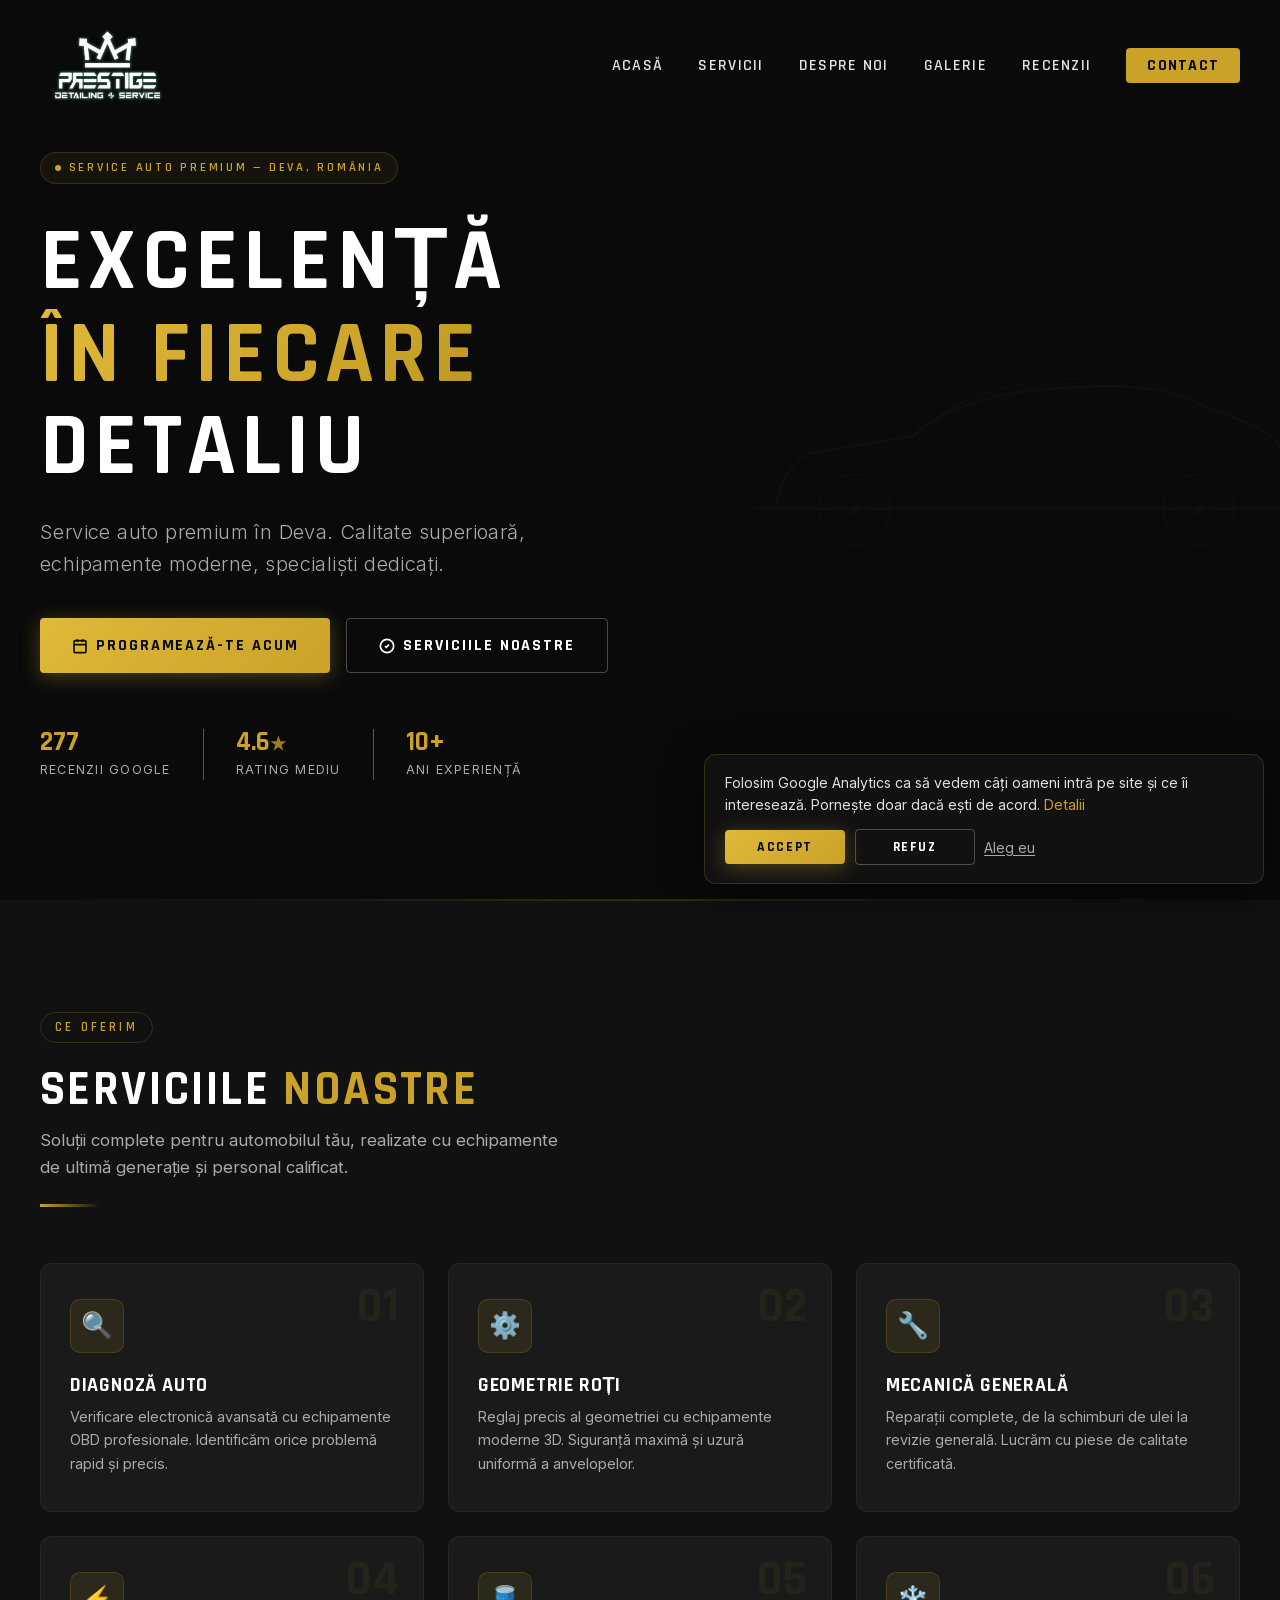
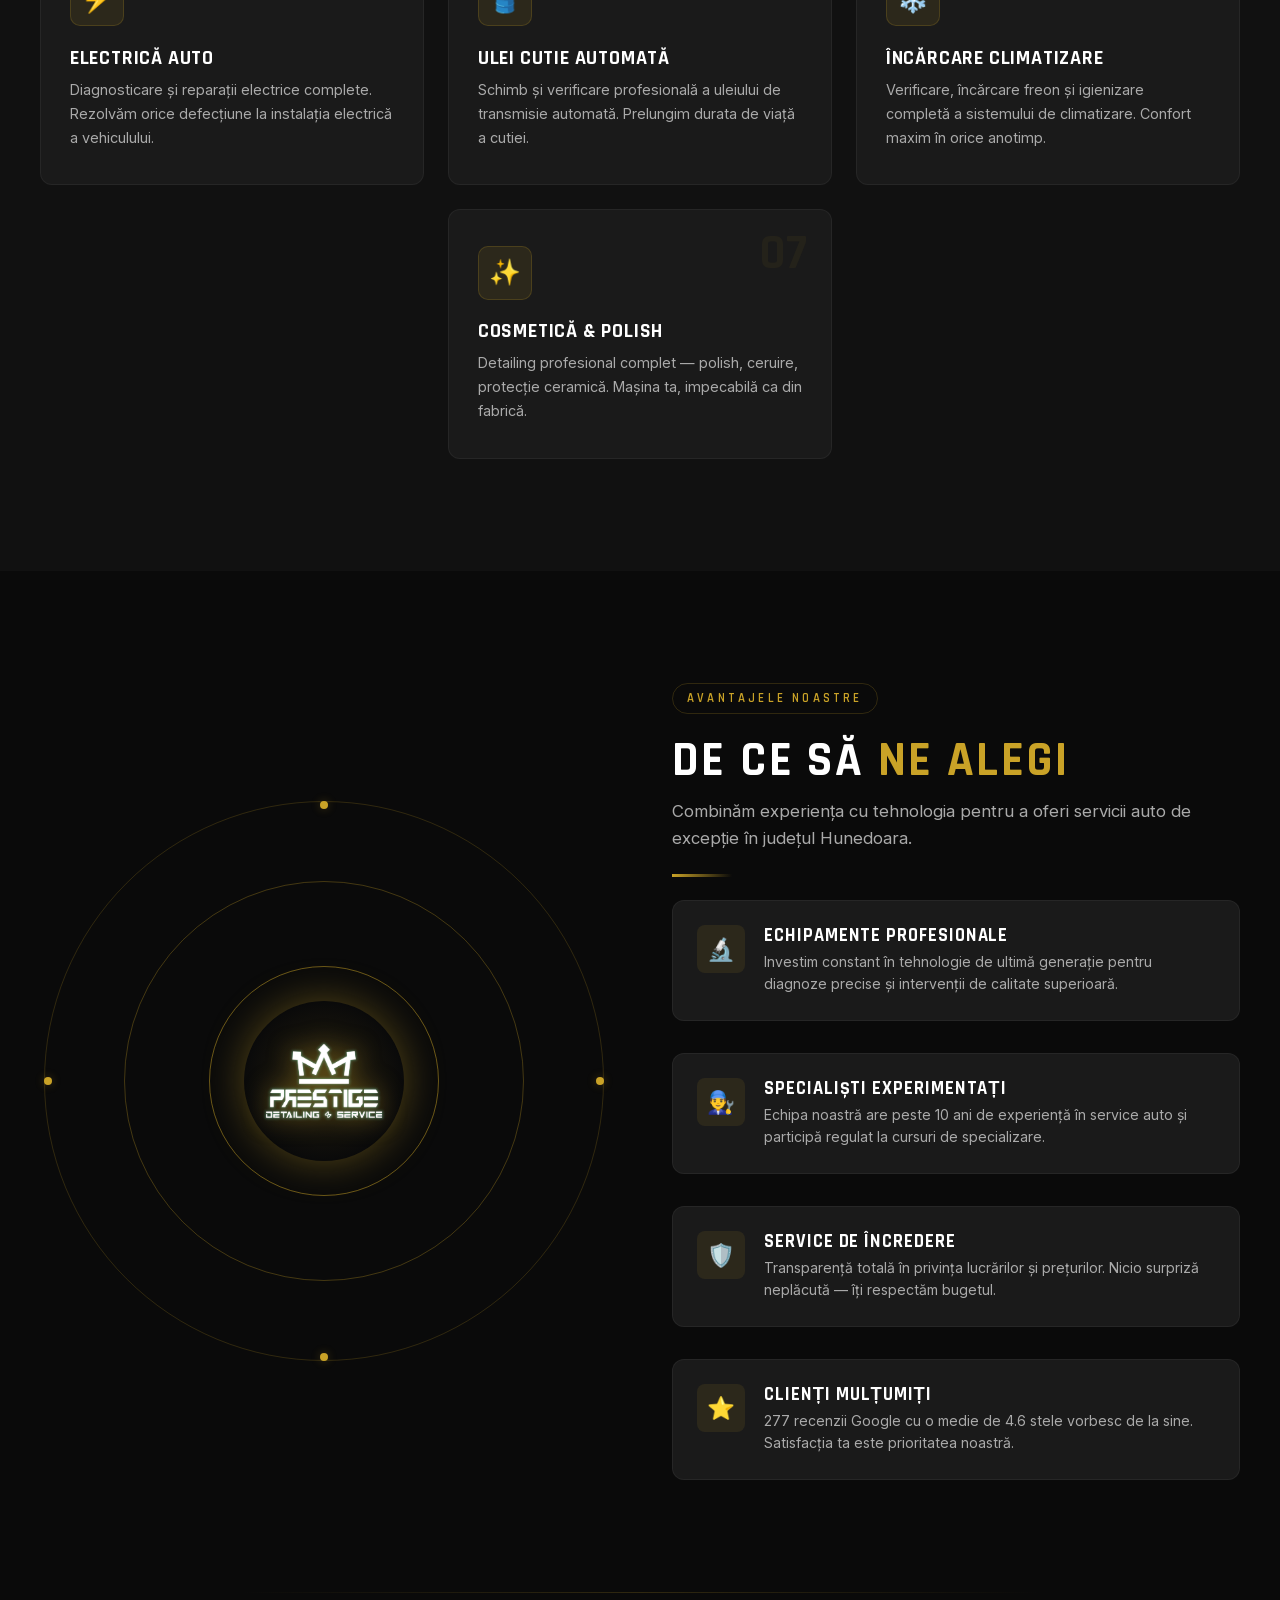
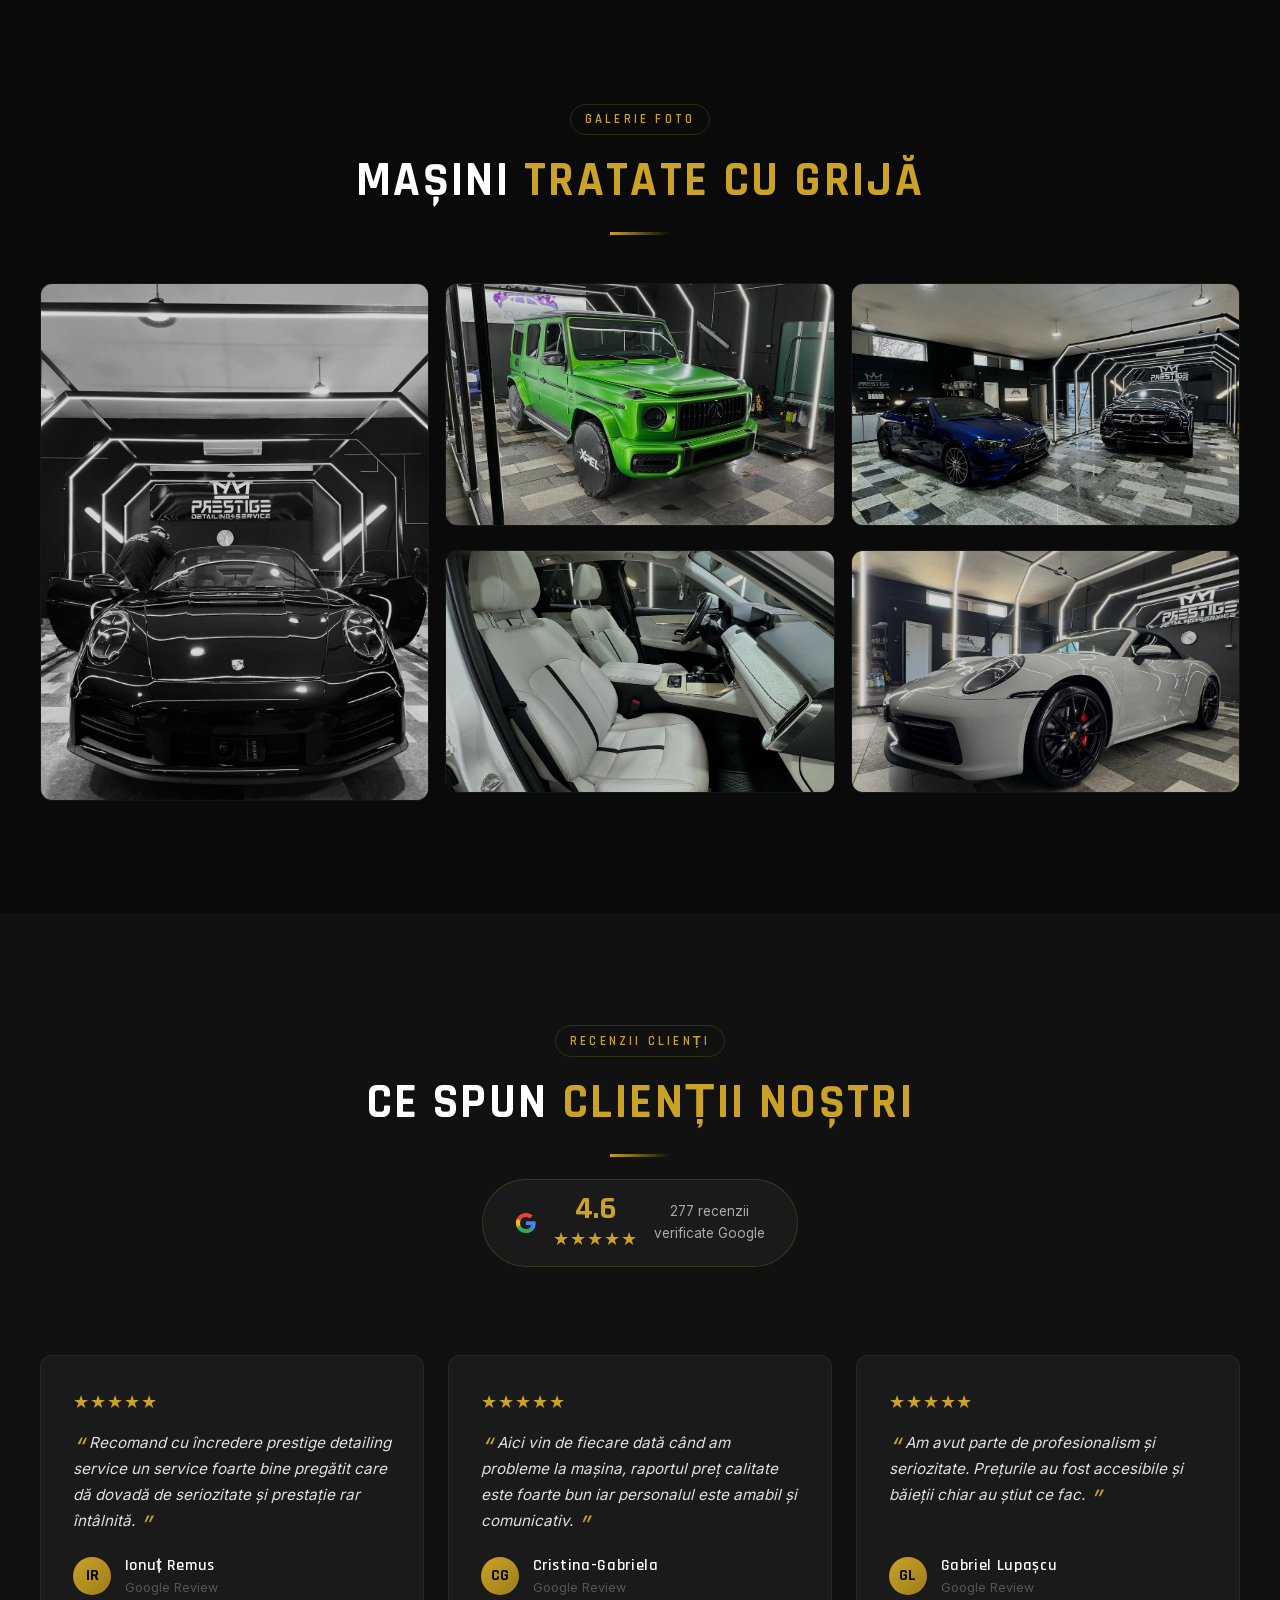
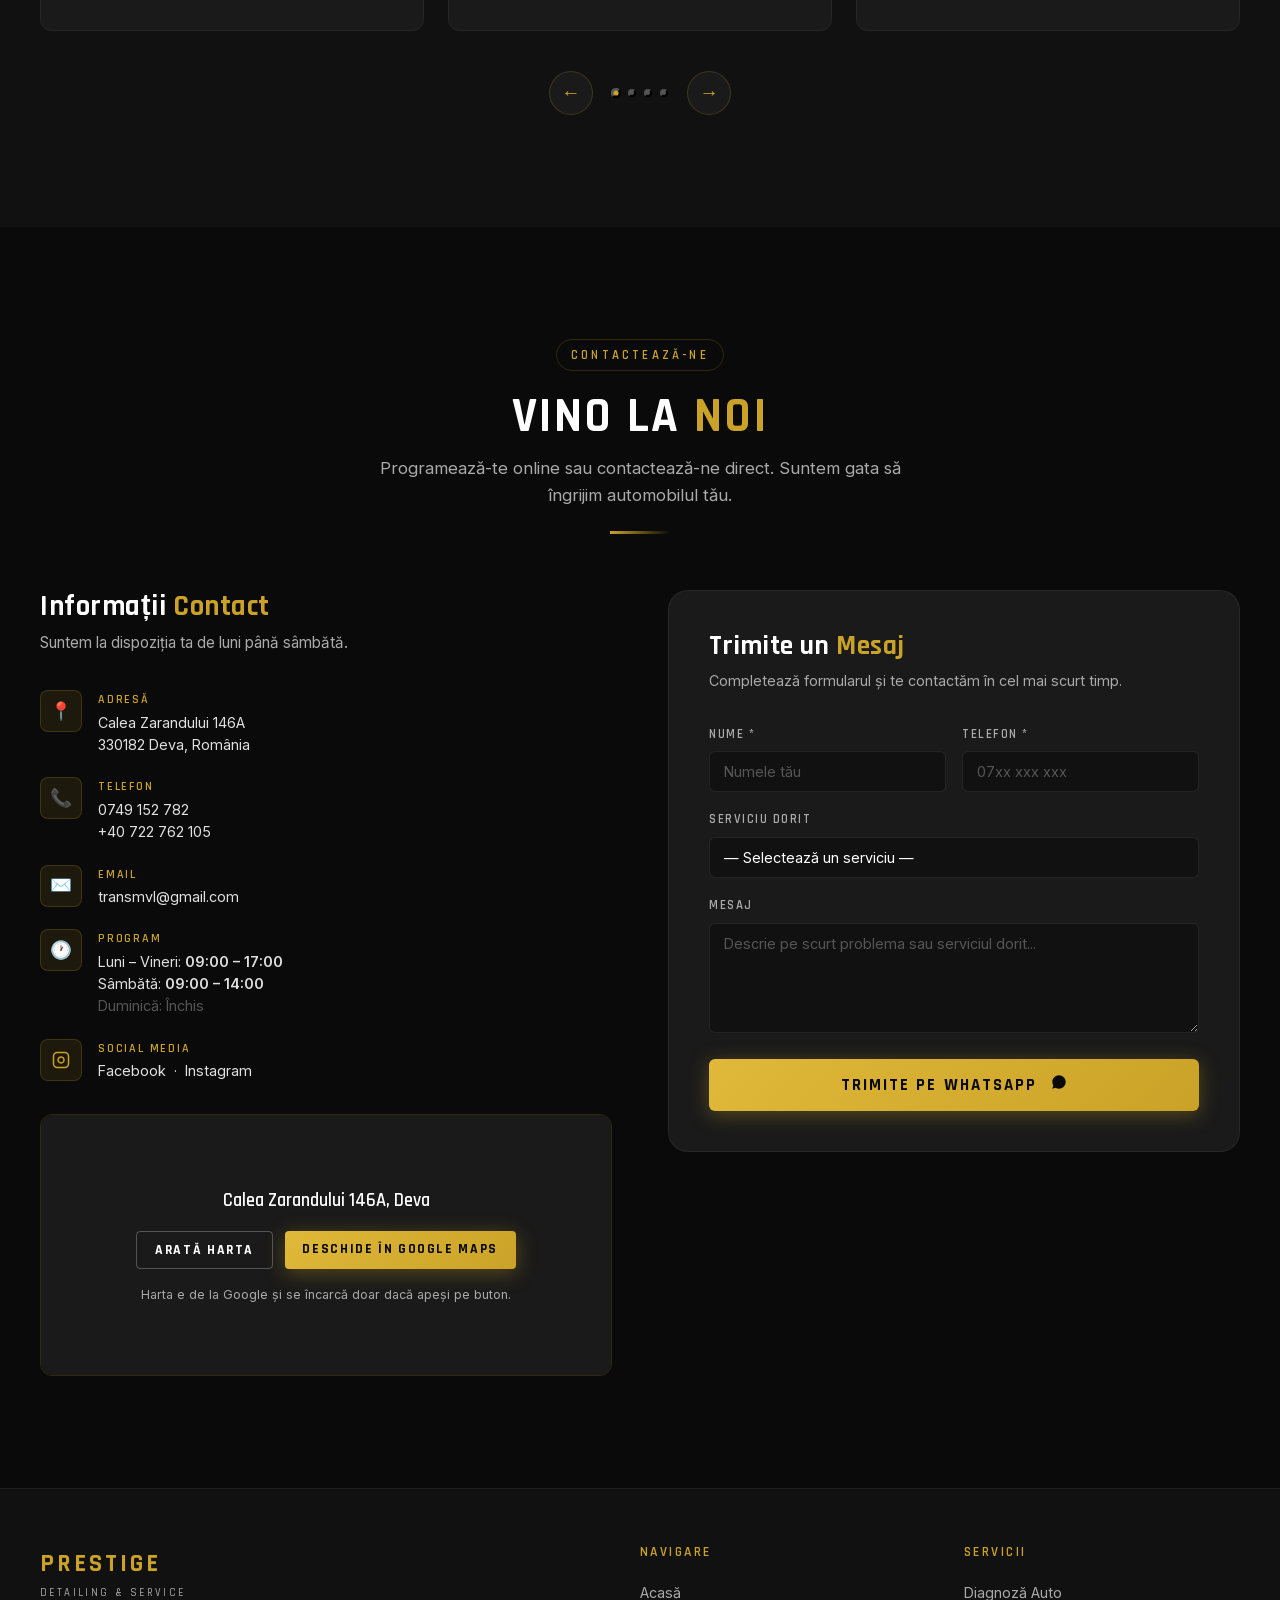
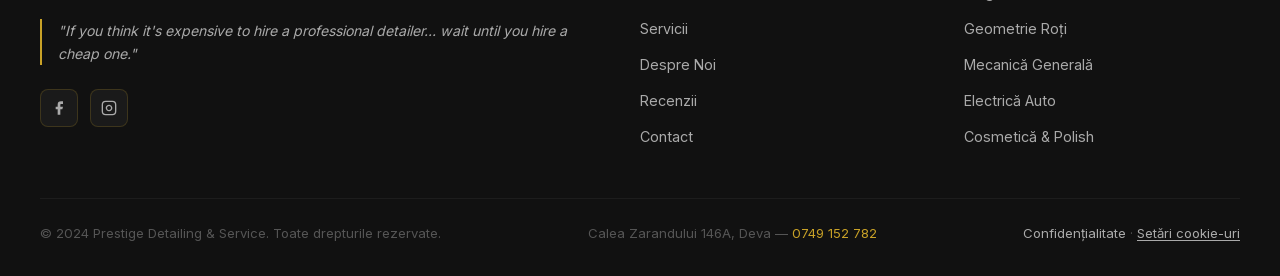
==== index.html @ c6a9ded8 "Tracking GA4 cu banner de consimțământ, fonturi locale, hartă la clic - Banner mic de consimțământ (" ====
<!DOCTYPE html>
<html lang="ro">
<head>
  <meta charset="UTF-8" />
  <meta name="viewport" content="width=device-width, initial-scale=1.0" />

  <!-- Consimțământ (Google Consent Mode v2): totul refuzat până alege vizitatorul.
       Scriptul Google Analytics se încarcă abia după „Accept”, mai jos, în consimtamant. -->
  <script>
    window.dataLayer = window.dataLayer || [];
    function gtag(){ dataLayer.push(arguments); }
    gtag('consent', 'default', {
      ad_storage: 'denied',
      ad_user_data: 'denied',
      ad_personalization: 'denied',
      analytics_storage: 'denied'
    });
  </script>

  <title>Prestige Detailing & Service | Deva</title>
  <link rel="icon" type="image/png" href="images/logo-01.png" />
  <link rel="apple-touch-icon" href="images/logo-01.png" />
  <meta name="description" content="Detailing și service auto în Deva. Polish, ceruire, cosmetică interior, diagnoză și mecanică. Peste 277 clienți mulțumiți cu 4.6★ pe Google. Vino să vezi diferența." />
  <link rel="canonical" href="https://prestigedetailing.ro/" />

  <!-- Previzualizarea linkului pe WhatsApp, Facebook, Messenger -->
  <meta property="og:type" content="website" />
  <meta property="og:locale" content="ro_RO" />
  <meta property="og:site_name" content="Prestige Detailing & Service" />
  <meta property="og:url" content="https://prestigedetailing.ro/" />
  <meta property="og:title" content="Prestige Detailing & Service | Deva" />
  <meta property="og:description" content="Detailing, folie PPF și service auto în Deva. Calea Zarandului 146A." />
  <meta property="og:image" content="https://prestigedetailing.ro/images/mercedes_gwagon_verde.jpg" />
  <meta property="og:image:width" content="1080" />
  <meta property="og:image:height" content="609" />
  <meta name="twitter:card" content="summary_large_image" />

  <!-- Datele firmei pentru Google și asistenții AI (schema.org) -->
  <script type="application/ld+json">
  {
    "@context": "https://schema.org",
    "@type": ["AutoRepair", "AutoWash"],
    "@id": "https://prestigedetailing.ro/#firma",
    "name": "Prestige Detailing & Service",
    "url": "https://prestigedetailing.ro/",
    "logo": "https://prestigedetailing.ro/images/logo-01.png",
    "image": "https://prestigedetailing.ro/images/mercedes_gwagon_verde.jpg",
    "description": "Detailing auto, folie PPF și service auto în Deva: spălătorie, detailing interior și exterior, protecție ceramică, mecanică, geometrie roți, diagnoză, electrică auto, schimb roți și piese.",
    "telephone": "+40749152782",
    "address": {
      "@type": "PostalAddress",
      "streetAddress": "Calea Zarandului 146A",
      "addressLocality": "Deva",
      "addressRegion": "Hunedoara",
      "postalCode": "330182",
      "addressCountry": "RO"
    },
    "areaServed": { "@type": "City", "name": "Deva" },
    "hasMap": "https://maps.app.goo.gl/u3JCokqoQgweSvBx9",
    "openingHoursSpecification": [
      { "@type": "OpeningHoursSpecification", "dayOfWeek": ["Monday", "Tuesday", "Wednesday", "Thursday", "Friday"], "opens": "09:00", "closes": "17:00" },
      { "@type": "OpeningHoursSpecification", "dayOfWeek": "Saturday", "opens": "09:00", "closes": "14:00" }
    ],
    "sameAs": [
      "https://www.facebook.com/PrestigeDetailingService",
      "https://www.instagram.com/prestige_detailing_service/",
      "https://www.tiktok.com/@prestigedetailingdeva"
    ],
    "knowsAbout": [
      "Spălătorie auto",
      "Detailing interior",
      "Detailing exterior și corecție lac (polish)",
      "Protecție ceramică",
      "Folie PPF Xpel",
      "Mecanică auto",
      "Geometrie roți",
      "Diagnoză auto",
      "Electrică auto",
      "Schimb ulei cutie automată",
      "Schimb roți",
      "Piese auto"
    ]
  }
  </script>

  <style>
    /* Fonturile sunt găzduite în site (fonts/), nu la Google: vizitatorul nu e trimis la serverele Google */
    /* Inter (variabil, 300–600), latin-ext */
    @font-face {
      font-family: 'Inter';
      font-style: normal;
      font-weight: 300 600;
      font-display: swap;
      src: url(fonts/inter-latin-ext.woff2) format('woff2');
      unicode-range: U+0100-02BA, U+02BD-02C5, U+02C7-02CC, U+02CE-02D7, U+02DD-02FF, U+0304, U+0308, U+0329, U+1D00-1DBF, U+1E00-1E9F, U+1EF2-1EFF, U+2020, U+20A0-20AB, U+20AD-20C4, U+2113, U+2C60-2C7F, U+A720-A7FF;
    }
    /* Inter (variabil, 300–600), latin */
    @font-face {
      font-family: 'Inter';
      font-style: normal;
      font-weight: 300 600;
      font-display: swap;
      src: url(fonts/inter-latin.woff2) format('woff2');
      unicode-range: U+0000-00FF, U+0131, U+0152-0153, U+02BB-02BC, U+02C6, U+02DA, U+02DC, U+0304, U+0308, U+0329, U+2000-206F, U+20AC, U+2122, U+2191, U+2193, U+2212, U+2215, U+FEFF, U+FFFD;
    }
    /* Rajdhani 300, latin-ext */
    @font-face {
      font-family: 'Rajdhani';
      font-style: normal;
      font-weight: 300;
      font-display: swap;
      src: url(fonts/rajdhani-latin-ext-300.woff2) format('woff2');
      unicode-range: U+0100-02BA, U+02BD-02C5, U+02C7-02CC, U+02CE-02D7, U+02DD-02FF, U+0304, U+0308, U+0329, U+1D00-1DBF, U+1E00-1E9F, U+1EF2-1EFF, U+2020, U+20A0-20AB, U+20AD-20C4, U+2113, U+2C60-2C7F, U+A720-A7FF;
    }
    /* Rajdhani 300, latin */
    @font-face {
      font-family: 'Rajdhani';
      font-style: normal;
      font-weight: 300;
      font-display: swap;
      src: url(fonts/rajdhani-latin-300.woff2) format('woff2');
      unicode-range: U+0000-00FF, U+0131, U+0152-0153, U+02BB-02BC, U+02C6, U+02DA, U+02DC, U+0304, U+0308, U+0329, U+2000-206F, U+20AC, U+2122, U+2191, U+2193, U+2212, U+2215, U+FEFF, U+FFFD;
    }
    /* Rajdhani 400, latin-ext */
    @font-face {
      font-family: 'Rajdhani';
      font-style: normal;
      font-weight: 400;
      font-display: swap;
      src: url(fonts/rajdhani-latin-ext-400.woff2) format('woff2');
      unicode-range: U+0100-02BA, U+02BD-02C5, U+02C7-02CC, U+02CE-02D7, U+02DD-02FF, U+0304, U+0308, U+0329, U+1D00-1DBF, U+1E00-1E9F, U+1EF2-1EFF, U+2020, U+20A0-20AB, U+20AD-20C4, U+2113, U+2C60-2C7F, U+A720-A7FF;
    }
    /* Rajdhani 400, latin */
    @font-face {
      font-family: 'Rajdhani';
      font-style: normal;
      font-weight: 400;
      font-display: swap;
      src: url(fonts/rajdhani-latin-400.woff2) format('woff2');
      unicode-range: U+0000-00FF, U+0131, U+0152-0153, U+02BB-02BC, U+02C6, U+02DA, U+02DC, U+0304, U+0308, U+0329, U+2000-206F, U+20AC, U+2122, U+2191, U+2193, U+2212, U+2215, U+FEFF, U+FFFD;
    }
    /* Rajdhani 500, latin-ext */
    @font-face {
      font-family: 'Rajdhani';
      font-style: normal;
      font-weight: 500;
      font-display: swap;
      src: url(fonts/rajdhani-latin-ext-500.woff2) format('woff2');
      unicode-range: U+0100-02BA, U+02BD-02C5, U+02C7-02CC, U+02CE-02D7, U+02DD-02FF, U+0304, U+0308, U+0329, U+1D00-1DBF, U+1E00-1E9F, U+1EF2-1EFF, U+2020, U+20A0-20AB, U+20AD-20C4, U+2113, U+2C60-2C7F, U+A720-A7FF;
    }
    /* Rajdhani 500, latin */
    @font-face {
      font-family: 'Rajdhani';
      font-style: normal;
      font-weight: 500;
      font-display: swap;
      src: url(fonts/rajdhani-latin-500.woff2) format('woff2');
      unicode-range: U+0000-00FF, U+0131, U+0152-0153, U+02BB-02BC, U+02C6, U+02DA, U+02DC, U+0304, U+0308, U+0329, U+2000-206F, U+20AC, U+2122, U+2191, U+2193, U+2212, U+2215, U+FEFF, U+FFFD;
    }
    /* Rajdhani 600, latin-ext */
    @font-face {
      font-family: 'Rajdhani';
      font-style: normal;
      font-weight: 600;
      font-display: swap;
      src: url(fonts/rajdhani-latin-ext-600.woff2) format('woff2');
      unicode-range: U+0100-02BA, U+02BD-02C5, U+02C7-02CC, U+02CE-02D7, U+02DD-02FF, U+0304, U+0308, U+0329, U+1D00-1DBF, U+1E00-1E9F, U+1EF2-1EFF, U+2020, U+20A0-20AB, U+20AD-20C4, U+2113, U+2C60-2C7F, U+A720-A7FF;
    }
    /* Rajdhani 600, latin */
    @font-face {
      font-family: 'Rajdhani';
      font-style: normal;
      font-weight: 600;
      font-display: swap;
      src: url(fonts/rajdhani-latin-600.woff2) format('woff2');
      unicode-range: U+0000-00FF, U+0131, U+0152-0153, U+02BB-02BC, U+02C6, U+02DA, U+02DC, U+0304, U+0308, U+0329, U+2000-206F, U+20AC, U+2122, U+2191, U+2193, U+2212, U+2215, U+FEFF, U+FFFD;
    }
    /* Rajdhani 700, latin-ext */
    @font-face {
      font-family: 'Rajdhani';
      font-style: normal;
      font-weight: 700;
      font-display: swap;
      src: url(fonts/rajdhani-latin-ext-700.woff2) format('woff2');
      unicode-range: U+0100-02BA, U+02BD-02C5, U+02C7-02CC, U+02CE-02D7, U+02DD-02FF, U+0304, U+0308, U+0329, U+1D00-1DBF, U+1E00-1E9F, U+1EF2-1EFF, U+2020, U+20A0-20AB, U+20AD-20C4, U+2113, U+2C60-2C7F, U+A720-A7FF;
    }
    /* Rajdhani 700, latin */
    @font-face {
      font-family: 'Rajdhani';
      font-style: normal;
      font-weight: 700;
      font-display: swap;
      src: url(fonts/rajdhani-latin-700.woff2) format('woff2');
      unicode-range: U+0000-00FF, U+0131, U+0152-0153, U+02BB-02BC, U+02C6, U+02DA, U+02DC, U+0304, U+0308, U+0329, U+2000-206F, U+20AC, U+2122, U+2191, U+2193, U+2212, U+2215, U+FEFF, U+FFFD;
    }


    /* Romanian chars (Ț U+021A, ț U+021B, Ș U+0218, ș U+0219) fallback to Inter when Rajdhani lacks them */
    @font-face {
      font-family: 'Rajdhani';
      src: url(fonts/inter-latin-ext.woff2) format('woff2'), local('Segoe UI'), local('Arial');
      unicode-range: U+0218-021B;
      font-weight: 100 900;
    }

    *, *::before, *::after { box-sizing: border-box; margin: 0; padding: 0; }

    :root {
      --bg:        #0a0a0a;
      --bg2:       #111111;
      --bg3:       #1a1a1a;
      --gold:      #c9a227;
      --gold-lt:   #e0b93a;
      --gold-dk:   #9e7d1a;
      --gold-glow: rgba(201,162,39,.30);
      --gold-glow2:rgba(201,162,39,.12);
      --white:     #ffffff;
      --gray:      #e0e0e0;
      --gray2:     #aaaaaa;
      --gray3:     #555555;
      --border:    rgba(201,162,39,.20);
      --r:         12px;
      --r2:        20px;
      --shadow:    0 8px 40px rgba(0,0,0,.60);
      --shadow-g:  0 0 30px rgba(201,162,39,.25);
    }

    html { scroll-behavior: smooth; font-size: 16px; }

    body {
      background: var(--bg);
      color: var(--white);
      font-family: 'Inter', 'Segoe UI', sans-serif;
      line-height: 1.6;
      overflow-x: hidden;
    }

    h1,h2,h3,h4,h5 {
      font-family: 'Rajdhani', sans-serif;
      font-weight: 700;
      line-height: 1.15;
      letter-spacing: .02em;
    }

    a { text-decoration: none; color: inherit; }
    ul { list-style: none; }
    img { max-width: 100%; display: block; }

    .container { width: min(1200px, 94%); margin-inline: auto; }
    .gold  { color: var(--gold); }
    .sr-only { position: absolute; width:1px; height:1px; overflow:hidden; clip:rect(0,0,0,0); }

    .section-label {
      display: inline-block;
      font-family: 'Rajdhani', sans-serif;
      font-size: .8rem;
      font-weight: 600;
      letter-spacing: .25em;
      text-transform: uppercase;
      color: var(--gold);
      border: 1px solid var(--border);
      padding: .35em 1.1em;
      border-radius: 50px;
      margin-bottom: 1.2rem;
    }

    .section-title {
      font-size: clamp(2rem, 4vw, 3rem);
      text-transform: uppercase;
      letter-spacing: .05em;
      margin-bottom: .6rem;
    }

    .section-sub {
      color: var(--gray2);
      font-size: 1.05rem;
      max-width: 540px;
    }

    .divider {
      width: 60px; height: 3px;
      background: linear-gradient(90deg, var(--gold), transparent);
      margin-block: 1.4rem;
    }

    .fade-in { opacity: 0; transform: translateY(28px); transition: opacity .65s ease, transform .65s ease; }
    .fade-in.visible { opacity: 1; transform: translateY(0); }

    ::-webkit-scrollbar { width: 6px; }
    ::-webkit-scrollbar-track { background: var(--bg2); }
    ::-webkit-scrollbar-thumb { background: var(--gold-dk); border-radius: 4px; }

    #navbar {
      position: fixed; top: 0; left: 0; right: 0; z-index: 1000;
      padding: 1.25rem 0;
      transition: background .4s ease, backdrop-filter .4s ease, box-shadow .4s ease, padding .4s ease;
    }

    #navbar.scrolled {
      background: rgba(10,10,10,.82);
      backdrop-filter: blur(18px) saturate(180%);
      -webkit-backdrop-filter: blur(18px) saturate(180%);
      box-shadow: 0 2px 30px rgba(0,0,0,.55);
      padding: .85rem 0;
    }

    .nav-inner {
      display: flex;
      align-items: center;
      justify-content: space-between;
    }

    .nav-logo {
      display: flex; align-items: center;
    }
    .nav-logo-img {
      height: 90px;
      width: auto;
      display: block;
      filter: brightness(1.2);
    }
    .nav-logo .logo-main {
      font-family: 'Rajdhani', sans-serif;
      font-size: 1.55rem;
      font-weight: 700;
      color: var(--gold);
      letter-spacing: .12em;
      line-height: 1;
    }
    .nav-logo .logo-sub {
      font-family: 'Rajdhani', sans-serif;
      font-size: .68rem;
      font-weight: 500;
      letter-spacing: .22em;
      color: var(--gray2);
      text-transform: uppercase;
      line-height: 1;
      margin-top: 2px;
    }

    .nav-links {
      display: flex; align-items: center; gap: 2.2rem;
    }
    .nav-links a {
      font-family: 'Rajdhani', sans-serif;
      font-size: 1rem;
      font-weight: 600;
      letter-spacing: .08em;
      text-transform: uppercase;
      color: var(--gray);
      position: relative;
      transition: color .25s;
    }
    .nav-links a::after {
      content: '';
      position: absolute; left: 0; bottom: -4px;
      width: 0; height: 2px;
      background: var(--gold);
      transition: width .3s ease;
    }
    .nav-links a:hover { color: var(--gold); }
    .nav-links a:hover::after { width: 100%; }

    .nav-cta {
      background: var(--gold);
      color: var(--bg) !important;
      padding: .45em 1.3em;
      border-radius: 4px;
      font-weight: 700 !important;
      transition: background .25s, transform .2s !important;
    }
    .nav-cta::after { display:none !important; }
    .nav-cta:hover { background: var(--gold-lt) !important; transform: translateY(-1px); }

    /* hamburger */
    .hamburger {
      display: none;
      flex-direction: column; gap: 5px;
      cursor: pointer; background: none; border: none; padding: 4px;
    }
    .hamburger span {
      display: block; width: 24px; height: 2px;
      background: var(--white);
      border-radius: 2px;
      transition: transform .3s, opacity .3s;
    }
    .hamburger.open span:nth-child(1) { transform: translateY(7px) rotate(45deg); }
    .hamburger.open span:nth-child(2) { opacity: 0; }
    .hamburger.open span:nth-child(3) { transform: translateY(-7px) rotate(-45deg); }

    .mobile-menu {
      display: none;
      position: fixed; top: 0; left: 0; right: 0; bottom: 0;
      background: rgba(10,10,10,.97);
      backdrop-filter: blur(20px);
      flex-direction: column;
      align-items: center; justify-content: center;
      gap: 2.5rem;
      z-index: 999;
      opacity: 0;
      pointer-events: none;
      transition: opacity .35s ease;
    }
    .mobile-menu.open {
      display: flex; opacity: 1; pointer-events: all;
    }
    .mobile-menu a {
      font-family: 'Rajdhani', sans-serif;
      font-size: 2rem; font-weight: 700;
      letter-spacing: .12em; text-transform: uppercase;
      color: var(--white); transition: color .2s;
    }
    .mobile-menu a:hover { color: var(--gold); }

    /* ============================================================
       HERO
    ============================================================ */
    #hero {
      position: relative; min-height: 100svh;
      display: flex; align-items: center;
      overflow: hidden;
      padding: 7rem 0 5rem;
    }

    /* animated gradient bg */
    .hero-bg {
      position: absolute; inset: 0; z-index: 0;
      background-image:
        linear-gradient(160deg, rgba(10,10,10,.93) 0%, rgba(10,10,10,.75) 50%, rgba(10,10,10,.88) 100%),
        url('https://images.unsplash.com/photo-1503376780353-7e6692767b70?auto=format&fit=crop&w=1600&q=80');
      background-size: cover;
      background-position: center 40%;
      animation: heroGrad 12s ease-in-out infinite alternate;
    }

    @keyframes heroGrad {
      0%   { filter: brightness(1); }
      50%  { filter: brightness(1.06); }
      100% { filter: brightness(1); }
    }

    .hero-geo {
      position: absolute; right: -60px; top: 50%;
      transform: translateY(-50%);
      width: min(620px, 58vw);
      opacity: .045;
      z-index: 0;
      pointer-events: none;
    }

    .particles {
      position: absolute; inset: 0; z-index: 0; pointer-events: none;
      overflow: hidden;
    }
    .particle {
      position: absolute;
      border-radius: 50%;
      background: var(--gold);
      animation: floatP linear infinite;
      opacity: 0;
    }

    @keyframes floatP {
      0%   { opacity: 0; transform: translateY(0) scale(.5); }
      15%  { opacity: .6; }
      85%  { opacity: .4; }
      100% { opacity: 0; transform: translateY(-100vh) scale(1); }
    }

    .hero-content { position: relative; z-index: 1; max-width: 700px; }

    .hero-badge {
      display: inline-flex; align-items: center; gap: .5rem;
      font-family: 'Rajdhani', sans-serif;
      font-size: .78rem; font-weight: 600; letter-spacing: .22em;
      text-transform: uppercase;
      color: var(--gold);
      border: 1px solid var(--border);
      padding: .4em 1.1em;
      border-radius: 50px;
      margin-bottom: 2rem;
      background: rgba(201,162,39,.06);
    }
    .hero-badge::before {
      content: '';
      display: inline-block; width: 6px; height: 6px;
      background: var(--gold); border-radius: 50%;
      animation: blink 2s infinite;
    }
    @keyframes blink { 0%,100%{opacity:1;} 50%{opacity:.2;} }

    .hero-title {
      font-size: clamp(2.6rem, 7vw, 5.5rem);
      text-transform: uppercase;
      letter-spacing: .06em;
      line-height: 1.05;
      margin-bottom: 1.4rem;
    }
    .hero-title span {
      display: block;
      background: linear-gradient(135deg, var(--gold-lt) 0%, var(--gold) 50%, var(--gold-dk) 100%);
      -webkit-background-clip: text; -webkit-text-fill-color: transparent;
      background-clip: text;
    }

    .hero-sub {
      font-size: clamp(1rem, 2.2vw, 1.25rem);
      color: var(--gray2);
      margin-bottom: 2.4rem;
      font-weight: 300;
      letter-spacing: .02em;
    }

    .hero-btns {
      display: flex; flex-wrap: wrap; gap: 1rem;
      margin-bottom: 3.5rem;
    }

    .btn-gold {
      display: inline-flex; align-items: center; gap: .5rem;
      background: linear-gradient(135deg, var(--gold-lt), var(--gold));
      color: #0a0a0a;
      font-family: 'Rajdhani', sans-serif;
      font-size: 1rem; font-weight: 700;
      letter-spacing: .12em; text-transform: uppercase;
      padding: .85em 2em;
      border-radius: 4px;
      border: none; cursor: pointer;
      transition: transform .25s, box-shadow .25s;
      box-shadow: 0 4px 20px rgba(201,162,39,.35);
    }
    .btn-gold:hover {
      transform: translateY(-2px);
      box-shadow: 0 8px 32px rgba(201,162,39,.55);
    }

    .btn-outline {
      display: inline-flex; align-items: center; gap: .5rem;
      background: transparent;
      color: var(--white);
      font-family: 'Rajdhani', sans-serif;
      font-size: 1rem; font-weight: 700;
      letter-spacing: .12em; text-transform: uppercase;
      padding: .85em 2em;
      border-radius: 4px;
      border: 1px solid rgba(255,255,255,.25);
      cursor: pointer;
      transition: border-color .25s, color .25s, transform .25s;
    }
    .btn-outline:hover {
      border-color: var(--gold);
      color: var(--gold);
      transform: translateY(-2px);
    }

    .hero-stats {
      display: flex; flex-wrap: wrap; gap: 2rem;
    }
    .stat-item {
      display: flex; flex-direction: column;
    }
    .stat-num {
      font-family: 'Rajdhani', sans-serif;
      font-size: 1.7rem; font-weight: 700;
      color: var(--gold);
      line-height: 1;
    }
    .stat-lbl {
      font-size: .78rem; letter-spacing: .1em;
      text-transform: uppercase;
      color: var(--gray2);
      margin-top: .2rem;
    }
    .stat-divider {
      width: 1px; background: var(--gray3); align-self: stretch;
    }

    /* line decoration */
    .hero-line {
      position: absolute; left: 0; bottom: 0;
      width: 100%; height: 1px;
      background: linear-gradient(90deg, transparent, var(--border), transparent);
    }

    /* ============================================================
       SERVICES
    ============================================================ */
    #services {
      padding: 7rem 0;
      background: var(--bg2);
      position: relative; overflow: hidden;
    }
    #services::before {
      content: '';
      position: absolute; top: 0; left: 50%; transform: translateX(-50%);
      width: 800px; height: 1px;
      background: linear-gradient(90deg, transparent, var(--border), transparent);
    }

    .services-header { margin-bottom: 3.5rem; }

    .services-grid {
      display: grid;
      grid-template-columns: repeat(3, 1fr);
      gap: 1.5rem;
    }
    .services-grid .service-card:last-child:nth-child(3n+1) {
      grid-column: 2;
    }

    .service-card {
      background: var(--bg3);
      border: 1px solid rgba(255,255,255,.05);
      border-radius: var(--r);
      padding: 2.2rem 1.8rem;
      position: relative;
      overflow: hidden;
      cursor: default;
      transition: transform .3s, border-color .3s, box-shadow .3s;
    }
    .service-card::before {
      content: '';
      position: absolute; inset: 0;
      background: linear-gradient(135deg, rgba(201,162,39,.06) 0%, transparent 60%);
      opacity: 0; transition: opacity .3s;
    }
    .service-card:hover {
      transform: translateY(-5px);
      border-color: var(--gold);
      box-shadow: 0 0 30px var(--gold-glow), var(--shadow);
    }
    .service-card:hover::before { opacity: 1; }

    .service-icon {
      width: 54px; height: 54px;
      background: rgba(201,162,39,.1);
      border: 1px solid var(--border);
      border-radius: 10px;
      display: flex; align-items: center; justify-content: center;
      font-size: 1.6rem;
      margin-bottom: 1.3rem;
      transition: background .3s, box-shadow .3s;
    }
    .service-card:hover .service-icon {
      background: rgba(201,162,39,.2);
      box-shadow: 0 0 16px var(--gold-glow);
    }

    .service-title {
      font-family: 'Rajdhani', sans-serif;
      font-size: 1.25rem; font-weight: 700;
      letter-spacing: .04em; text-transform: uppercase;
      margin-bottom: .5rem;
      color: var(--white);
    }
    .service-desc {
      font-size: .9rem;
      color: var(--gray2);
      line-height: 1.65;
    }

    .service-num {
      position: absolute; top: 1.2rem; right: 1.5rem;
      font-family: 'Rajdhani', sans-serif;
      font-size: 3rem; font-weight: 700;
      color: rgba(201,162,39,.06);
      line-height: 1; pointer-events: none;
      transition: color .3s;
    }
    .service-card:hover .service-num { color: rgba(201,162,39,.12); }

    #why {
      padding: 7rem 0;
      background: var(--bg);
      position: relative;
    }

    .why-grid {
      display: grid;
      grid-template-columns: 1fr 1fr;
      gap: 4rem;
      align-items: center;
    }

    .why-deco {
      position: relative;
      height: 600px;
    }
    .why-deco-ring {
      position: absolute;
      border-radius: 50%;
      border: 1px solid var(--border);
    }
    .why-deco-ring:nth-child(1) {
      width: 560px; height: 560px;
      top: 50%; left: 50%; transform: translate(-50%,-50%);
      animation: rotateSlow 30s linear infinite;
    }
    .why-deco-ring:nth-child(2) {
      width: 400px; height: 400px;
      top: 50%; left: 50%; transform: translate(-50%,-50%);
      border-color: rgba(201,162,39,.3);
      animation: rotateSlow 20s linear infinite reverse;
    }
    .why-deco-ring:nth-child(3) {
      width: 230px; height: 230px;
      top: 50%; left: 50%; transform: translate(-50%,-50%);
      border-color: rgba(201,162,39,.5);
    }
    @keyframes rotateSlow { to { transform: translate(-50%,-50%) rotate(360deg); } }

    .why-deco-dot {
      position: absolute;
      width: 8px; height: 8px;
      background: var(--gold);
      border-radius: 50%;
      box-shadow: 0 0 10px var(--gold-glow);
    }
    /* dots on outer ring */
    .deco-dot-t  { top: calc(50% - 280px); left: 50%; transform: translateX(-50%); }
    .deco-dot-r  { top: 50%; right: calc(50% - 280px); transform: translateY(-50%); }
    .deco-dot-b  { bottom: calc(50% - 280px); left: 50%; transform: translateX(-50%); }
    .deco-dot-l  { top: 50%; left: calc(50% - 280px); transform: translateY(-50%); }

    .why-deco-center {
      position: absolute; top: 50%; left: 50%;
      transform: translate(-50%,-50%);
      width: 160px; height: 160px;
      background: radial-gradient(circle, rgba(201,162,39,.15) 0%, transparent 70%);
      border-radius: 50%;
      display: flex; align-items: center; justify-content: center;
      box-shadow: 0 0 40px rgba(201,162,39,.4);
    }
    .why-deco-logo {
      width: 150px;
      height: auto;
      display: block;
      filter: brightness(1.15) drop-shadow(0 0 12px rgba(201,162,39,.6));
    }

    .why-features { display: flex; flex-direction: column; gap: 2rem; }

    .why-item {
      display: flex; align-items: flex-start; gap: 1.2rem;
      padding: 1.5rem;
      background: var(--bg3);
      border: 1px solid rgba(255,255,255,.05);
      border-radius: var(--r);
      transition: border-color .3s, box-shadow .3s;
    }
    .why-item:hover {
      border-color: var(--border);
      box-shadow: 0 0 20px var(--gold-glow2);
    }

    .why-icon {
      flex-shrink: 0;
      width: 48px; height: 48px;
      background: rgba(201,162,39,.1);
      border-radius: 8px;
      display: flex; align-items: center; justify-content: center;
      font-size: 1.4rem;
    }

    .why-text h4 {
      font-family: 'Rajdhani', sans-serif;
      font-size: 1.15rem; font-weight: 700;
      letter-spacing: .05em; text-transform: uppercase;
      margin-bottom: .3rem;
    }
    .why-text p {
      font-size: .88rem; color: var(--gray2); line-height: 1.6;
    }

    #reviews {
      padding: 7rem 0;
      background: var(--bg2);
      position: relative; overflow: hidden;
    }

    .reviews-header {
      text-align: center;
      margin-bottom: 3rem;
    }

    .google-badge {
      display: inline-flex; align-items: center; gap: 1rem;
      background: var(--bg3);
      border: 1px solid var(--border);
      border-radius: 50px;
      padding: .8rem 2rem;
      margin-bottom: 2.5rem;
    }
    .google-badge .gb-score {
      font-family: 'Rajdhani', sans-serif;
      font-size: 2rem; font-weight: 700;
      color: var(--gold);
      line-height: 1;
    }
    .google-badge .gb-stars { color: var(--gold); font-size: 1.1rem; letter-spacing: .05em; }
    .google-badge .gb-count { font-size: .85rem; color: var(--gray2); }

    .reviews-track-wrap {
      position: relative;
      overflow: hidden;
      user-select: none;
    }

    .reviews-track {
      display: flex;
      transition: transform .55s cubic-bezier(.25,.46,.45,.94);
    }

    .review-card {
      flex: 0 0 calc(33.333% - 1rem);
      min-width: 0;
      margin-right: 1.5rem;
      background: var(--bg3);
      border: 1px solid rgba(255,255,255,.05);
      border-radius: var(--r);
      padding: 2rem;
      display: flex; flex-direction: column; gap: .9rem;
    }

    .rc-stars { color: var(--gold); font-size: 1.1rem; letter-spacing: .05em; }
    .rc-text {
      font-size: .95rem; color: var(--gray);
      line-height: 1.7; font-style: italic;
      flex: 1;
    }
    .rc-text::before { content: '\201C'; color: var(--gold); font-size: 1.5rem; line-height: 0; vertical-align: -.3em; margin-right: .2em; }
    .rc-text::after  { content: '\201D'; color: var(--gold); font-size: 1.5rem; line-height: 0; vertical-align: -.3em; margin-left: .2em; }

    .rc-author {
      display: flex; align-items: center; gap: .85rem;
      margin-top: .3rem;
    }
    .rc-avatar {
      width: 38px; height: 38px; border-radius: 50%;
      background: linear-gradient(135deg, var(--gold), var(--gold-dk));
      display: flex; align-items: center; justify-content: center;
      font-family: 'Rajdhani', sans-serif;
      font-size: 1rem; font-weight: 700;
      color: var(--bg);
      flex-shrink: 0;
    }
    .rc-name {
      font-family: 'Rajdhani', sans-serif;
      font-weight: 600; font-size: 1rem;
      letter-spacing: .04em;
    }
    .rc-src { font-size: .78rem; color: var(--gray3); }

    .reviews-nav {
      display: flex; align-items: center; justify-content: center;
      gap: 1.2rem; margin-top: 2.5rem;
    }
    .rev-btn {
      width: 44px; height: 44px;
      background: var(--bg3);
      border: 1px solid var(--border);
      border-radius: 50%;
      display: flex; align-items: center; justify-content: center;
      color: var(--gold); cursor: pointer;
      transition: background .25s, box-shadow .25s;
      font-size: 1.2rem;
    }
    .rev-btn:hover {
      background: rgba(201,162,39,.15);
      box-shadow: 0 0 16px var(--gold-glow);
    }

    .rev-dots { display: flex; gap: .5rem; }
    .rev-dot {
      width: 8px; height: 8px; border-radius: 50%;
      background: var(--gray3); cursor: pointer;
      transition: background .25s, transform .25s;
    }
    .rev-dot.active { background: var(--gold); transform: scale(1.3); }

    #contact {
      padding: 7rem 0;
      background: var(--bg);
    }

    .contact-grid {
      display: grid;
      grid-template-columns: 1fr 1fr;
      gap: 3.5rem;
      align-items: start;
    }

    .contact-info h3 {
      font-size: 1.8rem;
      margin-bottom: .5rem;
    }
    .contact-info > p {
      color: var(--gray2); font-size: .95rem; margin-bottom: 2.2rem;
    }

    .ci-list { display: flex; flex-direction: column; gap: 1.3rem; }

    .ci-item {
      display: flex; align-items: flex-start; gap: 1rem;
    }
    .ci-icon-wrap {
      flex-shrink: 0;
      width: 42px; height: 42px;
      background: rgba(201,162,39,.1);
      border: 1px solid var(--border);
      border-radius: 8px;
      display: flex; align-items: center; justify-content: center;
      font-size: 1.1rem;
    }
    .ci-label {
      font-family: 'Rajdhani', sans-serif;
      font-size: .75rem; font-weight: 600;
      letter-spacing: .15em; text-transform: uppercase;
      color: var(--gold); margin-bottom: .15rem;
    }
    .ci-val {
      font-size: .9rem; color: var(--gray); line-height: 1.55;
    }
    .ci-val a { color: var(--gray); transition: color .2s; }
    .ci-val a:hover { color: var(--gold); }

    /* map placeholder */
    .map-wrap {
      margin-top: 2rem;
      border-radius: var(--r);
      overflow: hidden;
      border: 1px solid var(--border);
    }

    /* contact form */
    .contact-form-wrap {
      background: var(--bg3);
      border: 1px solid rgba(255,255,255,.06);
      border-radius: var(--r2);
      padding: 2.5rem;
    }

    .contact-form-wrap h3 {
      font-size: 1.7rem; margin-bottom: .4rem;
    }
    .contact-form-wrap > p {
      color: var(--gray2); font-size: .9rem; margin-bottom: 2rem;
    }

    .form-row { display: grid; grid-template-columns: 1fr 1fr; gap: 1rem; }

    .form-group { display: flex; flex-direction: column; gap: .45rem; margin-bottom: 1.1rem; }

    .form-group label {
      font-family: 'Rajdhani', sans-serif;
      font-size: .8rem; font-weight: 600;
      letter-spacing: .12em; text-transform: uppercase;
      color: var(--gray2);
    }

    .form-group input,
    .form-group select,
    .form-group textarea {
      background: var(--bg2);
      border: 1px solid rgba(255,255,255,.08);
      border-radius: 6px;
      padding: .75em 1em;
      color: var(--white);
      font-family: 'Inter', sans-serif;
      font-size: .9rem;
      outline: none;
      transition: border-color .25s, box-shadow .25s;
      width: 100%;
    }
    .form-group input::placeholder,
    .form-group textarea::placeholder { color: var(--gray3); }
    .form-group select { appearance: none; cursor: pointer; }
    .form-group select option { background: var(--bg2); }

    .form-group input:focus,
    .form-group select:focus,
    .form-group textarea:focus {
      border-color: var(--gold);
      box-shadow: 0 0 0 3px var(--gold-glow2);
    }
    .form-group textarea { resize: vertical; min-height: 110px; }

    .btn-submit {
      width: 100%;
      background: linear-gradient(135deg, var(--gold-lt), var(--gold));
      color: var(--bg);
      font-family: 'Rajdhani', sans-serif;
      font-size: 1.05rem; font-weight: 700;
      letter-spacing: .12em; text-transform: uppercase;
      padding: .9em 2em;
      border: none; border-radius: 6px; cursor: pointer;
      transition: transform .25s, box-shadow .25s;
      box-shadow: 0 4px 20px rgba(201,162,39,.35);
      margin-top: .5rem;
    }
    .btn-submit:hover {
      transform: translateY(-2px);
      box-shadow: 0 8px 30px rgba(201,162,39,.5);
    }

    /* form success message */
    .form-success {
      display: none;
      text-align: center;
      padding: 2rem;
    }
    .form-success .fs-icon { font-size: 3rem; margin-bottom: 1rem; }
    .form-success h4 {
      font-family: 'Rajdhani', sans-serif;
      font-size: 1.5rem; color: var(--gold); margin-bottom: .5rem;
    }
    .form-success p { color: var(--gray2); }

    footer {
      background: var(--bg2);
      border-top: 1px solid rgba(255,255,255,.05);
      padding: 3.5rem 0 2rem;
    }

    .footer-grid {
      display: grid;
      grid-template-columns: 2fr 1fr 1fr;
      gap: 3rem;
      margin-bottom: 3rem;
    }

    .footer-brand .logo-main {
      font-family: 'Rajdhani', sans-serif;
      font-size: 1.55rem; font-weight: 700;
      color: var(--gold); letter-spacing: .12em;
    }
    .footer-brand .logo-sub {
      font-family: 'Rajdhani', sans-serif;
      font-size: .68rem; font-weight: 500;
      letter-spacing: .22em; color: var(--gray2);
      text-transform: uppercase; margin-bottom: 1rem;
    }
    .footer-tagline {
      font-style: italic;
      color: var(--gray2);
      font-size: .88rem;
      line-height: 1.65;
      border-left: 2px solid var(--gold);
      padding-left: 1rem;
      margin-top: 1rem;
    }

    .footer-col h5 {
      font-family: 'Rajdhani', sans-serif;
      font-size: .85rem; font-weight: 600;
      letter-spacing: .18em; text-transform: uppercase;
      color: var(--gold);
      margin-bottom: 1.2rem;
    }
    .footer-col ul { display: flex; flex-direction: column; gap: .65rem; }
    .footer-col ul li a {
      font-size: .9rem; color: var(--gray2);
      transition: color .2s;
    }
    .footer-col ul li a:hover { color: var(--gold); }

    .social-links {
      display: flex; gap: .75rem; margin-top: .5rem;
    }
    .social-link {
      width: 38px; height: 38px;
      background: var(--bg3);
      border: 1px solid var(--border);
      border-radius: 8px;
      display: flex; align-items: center; justify-content: center;
      color: var(--gray2); font-size: 1rem;
      transition: background .25s, color .25s, border-color .25s;
    }
    .social-link:hover {
      background: rgba(201,162,39,.15);
      color: var(--gold);
      border-color: var(--gold);
    }

    .footer-bottom {
      border-top: 1px solid rgba(255,255,255,.05);
      padding-top: 1.5rem;
      display: flex; align-items: center;
      justify-content: space-between;
      flex-wrap: wrap; gap: 1rem;
    }
    .footer-bottom p {
      font-size: .82rem; color: var(--gray3);
    }
    .footer-bottom a { color: var(--gold); transition: color .2s; }
    .footer-bottom a:hover { color: var(--gold-lt); }

    #gallery {
      padding: 7rem 0;
      background: var(--bg);
      position: relative; overflow: hidden;
    }
    #gallery::before {
      content: '';
      position: absolute; top: 0; left: 50%; transform: translateX(-50%);
      width: 800px; height: 1px;
      background: linear-gradient(90deg, transparent, var(--border), transparent);
    }

    .gallery-header { margin-bottom: 3rem; text-align: center; }

    .gallery-grid {
      display: grid;
      grid-template-columns: repeat(3, 1fr);
      grid-template-rows: auto auto;
      gap: 1rem;
    }

    .gallery-item {
      position: relative;
      overflow: hidden;
      border-radius: var(--r);
      border: 1px solid rgba(255,255,255,.05);
      cursor: pointer;
      aspect-ratio: 16/10;
    }
    .gallery-item.tall { grid-row: span 2; aspect-ratio: unset; }

    .gallery-item img {
      width: 100%; height: 100%;
      object-fit: cover;
      transition: transform .6s ease, filter .6s ease;
      filter: brightness(.85) saturate(1.1);
    }
    .gallery-item:hover img {
      transform: scale(1.07);
      filter: brightness(1) saturate(1.25);
    }

    .gallery-overlay {
      position: absolute; inset: 0;
      background: linear-gradient(to top, rgba(0,0,0,.7) 0%, transparent 60%);
      opacity: 0;
      transition: opacity .4s ease;
      display: flex; align-items: flex-end; padding: 1.2rem;
    }
    .gallery-item:hover .gallery-overlay { opacity: 1; }

    .gallery-overlay span {
      font-family: 'Rajdhani', sans-serif;
      font-size: .85rem; font-weight: 600;
      letter-spacing: .15em; text-transform: uppercase;
      color: var(--gold);
      border: 1px solid var(--border);
      padding: .3em .9em; border-radius: 50px;
      background: rgba(0,0,0,.4);
    }

    /* gold corner accent on hover */
    .gallery-item::after {
      content: '';
      position: absolute; top: 0; left: 0;
      width: 40px; height: 40px;
      border-top: 2px solid var(--gold);
      border-left: 2px solid var(--gold);
      border-radius: var(--r) 0 0 0;
      opacity: 0;
      transition: opacity .4s ease;
    }
    .gallery-item:hover::after { opacity: 1; }

    @media (max-width: 768px) {
      .gallery-grid { grid-template-columns: 1fr 1fr; }
      .gallery-item.tall { grid-row: span 1; aspect-ratio: 16/10; }
    }
    @media (max-width: 480px) {
      .gallery-grid { grid-template-columns: 1fr; }
    }

    #scroll-top {
      position: fixed; bottom: 1.8rem; right: 1.8rem; z-index: 900;
      width: 44px; height: 44px;
      background: var(--gold);
      border: none; border-radius: 50%;
      display: flex; align-items: center; justify-content: center;
      color: var(--bg); font-size: 1.1rem;
      cursor: pointer;
      opacity: 0; pointer-events: none;
      transform: translateY(12px);
      transition: opacity .3s, transform .3s, box-shadow .3s;
      box-shadow: 0 4px 20px rgba(201,162,39,.45);
    }
    #scroll-top.show { opacity: 1; pointer-events: all; transform: translateY(0); }
    #scroll-top:hover { box-shadow: 0 6px 28px rgba(201,162,39,.6); }

    @media (max-width: 1024px) {
      .services-grid { grid-template-columns: repeat(2, 1fr); }
      .services-grid .service-card:last-child:nth-child(3n+1) { grid-column: auto; }
      .why-grid { grid-template-columns: 1fr; }
      .why-deco { display: none; }
      .footer-grid { grid-template-columns: 1fr 1fr; }
      .review-card { flex: 0 0 calc(50% - .75rem); }
    }

    @media (max-width: 768px) {
      .nav-links { display: none; }
      .hamburger { display: flex; }
      .nav-logo-img { height: 70px; }

      .services-grid { grid-template-columns: 1fr; }
      .contact-grid { grid-template-columns: 1fr; }
      .footer-grid { grid-template-columns: 1fr; }
      .form-row { grid-template-columns: 1fr; }
      .review-card { flex: 0 0 calc(100% - .75rem); }
      .hero-stats { gap: 2rem; flex-wrap: nowrap; justify-content: center; }
      .hero-content { text-align: center; }
      .stat-divider { display: none; }
      .why-deco { display: none; }
      .hero-bg { background-position: center 60%; }
    }

    @media (max-width: 480px) {
      .hero-btns { flex-direction: column; }
      .btn-gold, .btn-outline { width: 100%; justify-content: center; }
      .google-badge { flex-direction: column; text-align: center; gap: .5rem; }
      .nav-logo-img { height: 56px; }
    }
    /* ---- butoane mici (hartă, banner) ---- */
    .btn-sm { font-size: .85rem; padding: .6em 1.3em; }

    /* ---- hartă încărcată la clic ---- */
    .map-placeholder {
      min-height: 260px;
      display: flex; flex-direction: column; align-items: center; justify-content: center;
      gap: 1rem; padding: 1.5rem; text-align: center;
      background: var(--bg3);
    }
    .map-addr { font-family: 'Rajdhani', sans-serif; font-size: 1.15rem; font-weight: 600; color: var(--white); }
    .map-actions { display: flex; flex-wrap: wrap; gap: .75rem; justify-content: center; }
    .map-note { font-size: .78rem; color: var(--gray2); }

    /* ---- footer: linkuri legale ---- */
    .footer-legal a, .link-btn { color: var(--gray2); }
    .link-btn {
      background: none; border: none; padding: 0; cursor: pointer;
      font: inherit; text-decoration: underline; text-underline-offset: 2px;
    }
    .footer-legal a:hover, .link-btn:hover { color: var(--gold); }

    /* ---- banner de consimțământ: mic, jos, nu blochează pagina ---- */
    .cookie-banner {
      position: fixed; left: 1rem; right: 1rem; bottom: 1rem; z-index: 1000;
      max-width: 560px; margin-left: auto;
      background: var(--bg2); color: var(--gray);
      border: 1px solid var(--border); border-radius: var(--r);
      box-shadow: var(--shadow);
      padding: 1.1rem 1.25rem;
      font-size: .88rem; line-height: 1.5;
    }
    .cookie-banner[hidden] { display: none; }
    .cookie-banner a { color: var(--gold); }
    .cookie-actions { display: flex; flex-wrap: wrap; gap: .6rem; margin-top: .9rem; align-items: center; }
    .cookie-actions .btn-gold, .cookie-actions .btn-outline { min-width: 120px; justify-content: center; }
    .cookie-prefs { margin-top: .9rem; display: grid; gap: .6rem; }
    .cookie-prefs[hidden], .cookie-actions [hidden] { display: none; }
    .cookie-prefs label { display: flex; gap: .6rem; align-items: flex-start; cursor: pointer; }
    .cookie-prefs input { margin-top: .25rem; accent-color: var(--gold); }
    .cookie-prefs small { display: block; color: var(--gray2); }
    @media (max-width: 600px) {
      .cookie-banner { left: .5rem; right: .5rem; bottom: .5rem; }
      .cookie-actions .btn-gold, .cookie-actions .btn-outline { flex: 1 1 40%; }
    }
  </style>
</head>
<body>

  <nav id="navbar" aria-label="Navigare principală">
    <div class="container nav-inner">
      <a href="#hero" class="nav-logo" aria-label="Prestige Detailing & Service - Acasă">
        <img src="images/logo-01.png" alt="Prestige Detailing & Service" class="nav-logo-img">
      </a>

      <ul class="nav-links" role="list">
        <li><a href="#hero">Acasă</a></li>
        <li><a href="#services">Servicii</a></li>
        <li><a href="#why">Despre Noi</a></li>
        <li><a href="#gallery">Galerie</a></li>
        <li><a href="#reviews">Recenzii</a></li>
        <li><a href="#contact" class="nav-cta">Contact</a></li>
      </ul>

      <button class="hamburger" id="hamburger" aria-label="Deschide meniu" aria-expanded="false" aria-controls="mobileMenu">
        <span></span><span></span><span></span>
      </button>
    </div>
  </nav>

  <!-- mobile menu -->
  <div class="mobile-menu" id="mobileMenu" role="dialog" aria-modal="true" aria-label="Meniu mobil">
    <a href="#hero"     id="mm-home">Acasă</a>
    <a href="#services" id="mm-srv">Servicii</a>
    <a href="#why"      id="mm-why">Despre Noi</a>
    <a href="#gallery"  id="mm-gal">Galerie</a>
    <a href="#reviews"  id="mm-rev">Recenzii</a>
    <a href="#contact"  id="mm-con">Contact</a>
  </div>

  <!-- ============================================================
       HERO
  ============================================================ -->
  <section id="hero" aria-label="Secțiune principală">
    <div class="hero-bg"></div>

    <!-- particles -->
    <div class="particles" id="particles" aria-hidden="true"></div>

    <!-- geometric car silhouette (SVG) -->
    <svg class="hero-geo" aria-hidden="true" viewBox="0 0 900 350" fill="none" xmlns="http://www.w3.org/2000/svg">
      <!-- simplified luxury sedan silhouette with geometric lines -->
      <path d="M50 260 L80 260 Q90 200 130 180 L280 155 Q340 100 460 88 Q580 76 650 90 L750 130 Q800 145 820 180 Q840 200 840 230 L860 260 Z"
            stroke="white" stroke-width="2" fill="none" opacity=".6"/>
      <!-- roof line -->
      <path d="M280 155 Q360 80 500 72 Q600 65 680 85 L750 130"
            stroke="white" stroke-width="1.5" fill="none" opacity=".4"/>
      <!-- windows -->
      <path d="M295 152 Q340 95 430 82 L520 78 L520 150 Z"
            stroke="white" stroke-width="1" fill="none" opacity=".3"/>
      <path d="M525 78 Q610 72 660 88 L720 125 L525 148 Z"
            stroke="white" stroke-width="1" fill="none" opacity=".3"/>
      <!-- wheels -->
      <circle cx="195" cy="262" r="52" stroke="white" stroke-width="1.5" fill="none" opacity=".5"/>
      <circle cx="195" cy="262" r="30" stroke="white" stroke-width="1" fill="none" opacity=".3"/>
      <circle cx="195" cy="262" r="8" fill="white" opacity=".3"/>
      <circle cx="695" cy="262" r="52" stroke="white" stroke-width="1.5" fill="none" opacity=".5"/>
      <circle cx="695" cy="262" r="30" stroke="white" stroke-width="1" fill="none" opacity=".3"/>
      <circle cx="695" cy="262" r="8" fill="white" opacity=".3"/>
      <!-- wheel spokes -->
      <line x1="195" y1="210" x2="195" y2="232" stroke="white" stroke-width=".8" opacity=".25"/>
      <line x1="195" y1="292" x2="195" y2="314" stroke="white" stroke-width=".8" opacity=".25"/>
      <line x1="143" y1="262" x2="165" y2="262" stroke="white" stroke-width=".8" opacity=".25"/>
      <line x1="225" y1="262" x2="247" y2="262" stroke="white" stroke-width=".8" opacity=".25"/>
      <line x1="695" y1="210" x2="695" y2="232" stroke="white" stroke-width=".8" opacity=".25"/>
      <line x1="695" y1="292" x2="695" y2="314" stroke="white" stroke-width=".8" opacity=".25"/>
      <line x1="643" y1="262" x2="665" y2="262" stroke="white" stroke-width=".8" opacity=".25"/>
      <line x1="725" y1="262" x2="747" y2="262" stroke="white" stroke-width=".8" opacity=".25"/>
      <!-- ground line -->
      <line x1="0" y1="314" x2="900" y2="314" stroke="white" stroke-width=".5" opacity=".15"/>
      <!-- headlights -->
      <path d="M840 180 L860 175 L870 200 L850 205 Z" stroke="white" stroke-width="1" fill="none" opacity=".4"/>
      <!-- tail lights -->
      <path d="M80 190 L55 185 L50 210 L75 212 Z" stroke="white" stroke-width="1" fill="none" opacity=".4"/>
      <!-- decorative lines -->
      <line x1="300" y1="155" x2="730" y2="130" stroke="white" stroke-width=".5" opacity=".15"/>
    </svg>

    <div class="container">
      <div class="hero-content">
        <div class="hero-badge">Service Auto Premium &mdash; Deva, România</div>

        <h1 class="hero-title">
          EXCELENȚĂ<br>
          <span>ÎN FIECARE</span>
          DETALIU
        </h1>

        <p class="hero-sub">Service auto premium în Deva. Calitate superioară,<br>echipamente moderne, specialiști dedicați.</p>

        <div class="hero-btns">
          <a href="#contact" class="btn-gold">
            <svg width="16" height="16" viewBox="0 0 24 24" fill="none" stroke="currentColor" stroke-width="2.5" aria-hidden="true"><path d="M8 2v4M16 2v4M3 10h18M5 4h14a2 2 0 0 1 2 2v14a2 2 0 0 1-2 2H5a2 2 0 0 1-2-2V6a2 2 0 0 1 2-2z"/></svg>
            Programează-te Acum
          </a>
          <a href="#services" class="btn-outline">
            <svg width="16" height="16" viewBox="0 0 24 24" fill="none" stroke="currentColor" stroke-width="2.5" aria-hidden="true"><circle cx="12" cy="12" r="10"/><path d="m9 12 2 2 4-4"/></svg>
            Serviciile Noastre
          </a>
        </div>

        <div class="hero-stats">
          <div class="stat-item">
            <span class="stat-num">277</span>
            <span class="stat-lbl">Recenzii Google</span>
          </div>
          <div class="stat-divider" aria-hidden="true"></div>
          <div class="stat-item">
            <span class="stat-num">4.6<span style="color:var(--gold-dk);font-size:1.1rem">★</span></span>
            <span class="stat-lbl">Rating Mediu</span>
          </div>
          <div class="stat-divider" aria-hidden="true"></div>
          <div class="stat-item">
            <span class="stat-num">10+</span>
            <span class="stat-lbl">Ani Experiență</span>
          </div>
        </div>
      </div>
    </div>

    <div class="hero-line" aria-hidden="true"></div>
  </section>

  <!-- ============================================================
       SERVICES
  ============================================================ -->
  <section id="services" aria-labelledby="srv-title">
    <div class="container">
      <div class="services-header fade-in">
        <span class="section-label">Ce Oferim</span>
        <h2 class="section-title" id="srv-title">Serviciile <span class="gold">Noastre</span></h2>
        <p class="section-sub">Soluții complete pentru automobilul tău, realizate cu echipamente de ultimă generație și personal calificat.</p>
        <div class="divider" aria-hidden="true"></div>
      </div>

      <div class="services-grid">

        <!-- 1 -->
        <article class="service-card fade-in" style="--delay:.05s">
          <span class="service-num" aria-hidden="true">01</span>
          <div class="service-icon" aria-hidden="true">🔍</div>
          <h3 class="service-title">Diagnoză Auto</h3>
          <p class="service-desc">Verificare electronică avansată cu echipamente OBD profesionale. Identificăm orice problemă rapid și precis.</p>
        </article>

        <!-- 2 -->
        <article class="service-card fade-in" style="--delay:.10s">
          <span class="service-num" aria-hidden="true">02</span>
          <div class="service-icon" aria-hidden="true">⚙️</div>
          <h3 class="service-title">Geometrie Roți</h3>
          <p class="service-desc">Reglaj precis al geometriei cu echipamente moderne 3D. Siguranță maximă și uzură uniformă a anvelopelor.</p>
        </article>

        <!-- 3 -->
        <article class="service-card fade-in" style="--delay:.15s">
          <span class="service-num" aria-hidden="true">03</span>
          <div class="service-icon" aria-hidden="true">🔧</div>
          <h3 class="service-title">Mecanică Generală</h3>
          <p class="service-desc">Reparații complete, de la schimburi de ulei la revizie generală. Lucrăm cu piese de calitate certificată.</p>
        </article>

        <!-- 4 -->
        <article class="service-card fade-in" style="--delay:.20s">
          <span class="service-num" aria-hidden="true">04</span>
          <div class="service-icon" aria-hidden="true">⚡</div>
          <h3 class="service-title">Electrică Auto</h3>
          <p class="service-desc">Diagnosticare și reparații electrice complete. Rezolvăm orice defecțiune la instalația electrică a vehiculului.</p>
        </article>

        <!-- 5 -->
        <article class="service-card fade-in" style="--delay:.25s">
          <span class="service-num" aria-hidden="true">05</span>
          <div class="service-icon" aria-hidden="true">🛢️</div>
          <h3 class="service-title">Ulei Cutie Automată</h3>
          <p class="service-desc">Schimb și verificare profesională a uleiului de transmisie automată. Prelungim durata de viață a cutiei.</p>
        </article>

        <!-- 6 -->
        <article class="service-card fade-in" style="--delay:.30s">
          <span class="service-num" aria-hidden="true">06</span>
          <div class="service-icon" aria-hidden="true">❄️</div>
          <h3 class="service-title">Încărcare Climatizare</h3>
          <p class="service-desc">Verificare, încărcare freon și igienizare completă a sistemului de climatizare. Confort maxim în orice anotimp.</p>
        </article>

        <!-- 7 – centered last -->
        <article class="service-card fade-in" style="--delay:.35s">
          <span class="service-num" aria-hidden="true">07</span>
          <div class="service-icon" aria-hidden="true">✨</div>
          <h3 class="service-title">Cosmetică & Polish</h3>
          <p class="service-desc">Detailing profesional complet — polish, ceruire, protecție ceramică. Mașina ta, impecabilă ca din fabrică.</p>
        </article>

      </div>
    </div>
  </section>


  <section id="why" aria-labelledby="why-title">
    <div class="container">
      <div class="why-grid">

        <!-- decorative element -->
        <div class="why-deco fade-in" aria-hidden="true">
          <div class="why-deco-ring"></div>
          <div class="why-deco-ring"></div>
          <div class="why-deco-ring"></div>
          <div class="why-deco-dot deco-dot-t"></div>
          <div class="why-deco-dot deco-dot-r"></div>
          <div class="why-deco-dot deco-dot-b"></div>
          <div class="why-deco-dot deco-dot-l"></div>
          <div class="why-deco-center"><img src="images/logo-01.png" alt="" class="why-deco-logo"></div>
        </div>

        <!-- features -->
        <div>
          <div class="fade-in">
            <span class="section-label">Avantajele Noastre</span>
            <h2 class="section-title" id="why-title">De Ce Să <span class="gold">Ne Alegi</span></h2>
            <p class="section-sub">Combinăm experiența cu tehnologia pentru a oferi servicii auto de excepție în județul Hunedoara.</p>
            <div class="divider" aria-hidden="true"></div>
          </div>

          <div class="why-features">

            <div class="why-item fade-in">
              <div class="why-icon" aria-hidden="true">🔬</div>
              <div class="why-text">
                <h4>Echipamente Profesionale</h4>
                <p>Investim constant în tehnologie de ultimă generație pentru diagnoze precise și intervenții de calitate superioară.</p>
              </div>
            </div>

            <div class="why-item fade-in">
              <div class="why-icon" aria-hidden="true">👨‍🔧</div>
              <div class="why-text">
                <h4>Specialiști Experimentați</h4>
                <p>Echipa noastră are peste 10 ani de experiență în service auto și participă regulat la cursuri de specializare.</p>
              </div>
            </div>

            <div class="why-item fade-in">
              <div class="why-icon" aria-hidden="true">🛡️</div>
              <div class="why-text">
                <h4>Service de Încredere</h4>
                <p>Transparență totală în privința lucrărilor și prețurilor. Nicio surpriză neplăcută — îți respectăm bugetul.</p>
              </div>
            </div>

            <div class="why-item fade-in">
              <div class="why-icon" aria-hidden="true">⭐</div>
              <div class="why-text">
                <h4>Clienți Mulțumiți</h4>
                <p>277 recenzii Google cu o medie de 4.6 stele vorbesc de la sine. Satisfacția ta este prioritatea noastră.</p>
              </div>
            </div>

          </div>
        </div>

      </div>
    </div>
  </section>

  <section id="gallery" aria-labelledby="gallery-title">
    <div class="container">
      <div class="gallery-header fade-in">
        <span class="section-label">Galerie Foto</span>
        <h2 class="section-title" id="gallery-title">Mașini <span class="gold">Tratate cu Grijă</span></h2>
        <div class="divider" style="margin-inline:auto" aria-hidden="true"></div>
      </div>

      <div class="gallery-grid">

        <!-- tall left feature image -->
        <div class="gallery-item tall fade-in">
          <img src="images/porsche_detailing_exterior.jpg"
               alt="Porsche detailing exterior" loading="lazy" />
          <div class="gallery-overlay"><span>Detailing Exterior</span></div>
        </div>

        <!-- top-right 1 -->
        <div class="gallery-item fade-in" style="--delay:.05s">
          <img src="images/mercedes_gwagon_verde.jpg"
               alt="Mercedes G-Wagon polish si ceruire" loading="lazy" />
          <div class="gallery-overlay"><span>Polish & Ceruire</span></div>
        </div>

        <!-- top-right 2 -->
        <div class="gallery-item fade-in" style="--delay:.10s">
          <img src="images/sport_luxury.jpg"
               alt="Sport & Luxury auto" loading="lazy" />
          <div class="gallery-overlay"><span>Sport & Luxury</span></div>
        </div>

        <!-- bottom-right 1 -->
        <div class="gallery-item fade-in" style="--delay:.15s">
          <img src="images/cosmetica_inerior1.jpg"
               alt="Cosmetica interior auto" loading="lazy" />
          <div class="gallery-overlay"><span>Cosmetică Interior</span></div>
        </div>

        <!-- bottom-right 2 -->
        <div class="gallery-item fade-in" style="--delay:.20s">
          <img src="images/igienizare_curatarev2.jpg"
               alt="Igienizare si curatare auto" loading="lazy" />
          <div class="gallery-overlay"><span>Igienizare & Curățare</span></div>
        </div>

      </div>
    </div>
  </section>

  <!-- ============================================================
       REVIEWS
  ============================================================ -->
  <section id="reviews" aria-labelledby="rev-title">
    <div class="container">
      <div class="reviews-header fade-in">
        <span class="section-label">Recenzii Clienți</span>
        <h2 class="section-title" id="rev-title">Ce Spun <span class="gold">Clienții Noștri</span></h2>
        <div class="divider" style="margin-inline:auto" aria-hidden="true"></div>
        <div class="google-badge" role="img" aria-label="Rating Google: 4.6 din 5, 277 recenzii">
          <svg width="22" height="22" viewBox="0 0 24 24" aria-hidden="true"><path fill="#4285F4" d="M22.56 12.25c0-.78-.07-1.53-.2-2.25H12v4.26h5.92c-.26 1.37-1.04 2.53-2.21 3.31v2.77h3.57c2.08-1.92 3.28-4.74 3.28-8.09z"/><path fill="#34A853" d="M12 23c2.97 0 5.46-.98 7.28-2.66l-3.57-2.77c-.98.66-2.23 1.06-3.71 1.06-2.86 0-5.29-1.93-6.16-4.53H2.18v2.84C3.99 20.53 7.7 23 12 23z"/><path fill="#FBBC05" d="M5.84 14.09c-.22-.66-.35-1.36-.35-2.09s.13-1.43.35-2.09V7.07H2.18C1.43 8.55 1 10.22 1 12s.43 3.45 1.18 4.93l2.85-2.22.81-.62z"/><path fill="#EA4335" d="M12 5.38c1.62 0 3.06.56 4.21 1.64l3.15-3.15C17.45 2.09 14.97 1 12 1 7.7 1 3.99 3.47 2.18 7.07l3.66 2.84c.87-2.6 3.3-4.53 6.16-4.53z"/></svg>
          <div>
            <div class="gb-score">4.6</div>
            <div class="gb-stars">★★★★★</div>
          </div>
          <div class="gb-count">277 recenzii<br>verificate Google</div>
        </div>
      </div>

      <div class="reviews-track-wrap fade-in">
        <div class="reviews-track" id="reviewsTrack" role="list">

          <article class="review-card" role="listitem">
            <div class="rc-stars" aria-label="5 stele">★★★★★</div>
            <p class="rc-text">Recomand cu încredere prestige detailing service un service foarte bine pregătit care dă dovadă de seriozitate și prestație rar întâlnită.</p>
            <div class="rc-author">
              <div class="rc-avatar" aria-hidden="true">IR</div>
              <div>
                <div class="rc-name">Ionuț Remus</div>
                <div class="rc-src">Google Review</div>
              </div>
            </div>
          </article>

          <article class="review-card" role="listitem">
            <div class="rc-stars" aria-label="5 stele">★★★★★</div>
            <p class="rc-text">Aici vin de fiecare dată când am probleme la mașina, raportul preț calitate este foarte bun iar personalul este amabil și comunicativ.</p>
            <div class="rc-author">
              <div class="rc-avatar" aria-hidden="true">CG</div>
              <div>
                <div class="rc-name">Cristina-Gabriela</div>
                <div class="rc-src">Google Review</div>
              </div>
            </div>
          </article>

          <article class="review-card" role="listitem">
            <div class="rc-stars" aria-label="5 stele">★★★★★</div>
            <p class="rc-text">Am avut parte de profesionalism și seriozitate. Prețurile au fost accesibile și băieții chiar au știut ce fac.</p>
            <div class="rc-author">
              <div class="rc-avatar" aria-hidden="true">GL</div>
              <div>
                <div class="rc-name">Gabriel Lupașcu</div>
                <div class="rc-src">Google Review</div>
              </div>
            </div>
          </article>

          <article class="review-card" role="listitem">
            <div class="rc-stars" aria-label="5 stele">★★★★★</div>
            <p class="rc-text">Super profesional, raport preț calitate 10+ recomand cu toată încrederea.</p>
            <div class="rc-author">
              <div class="rc-avatar" aria-hidden="true">RM</div>
              <div>
                <div class="rc-name">Robert Mihai</div>
                <div class="rc-src">Google Review</div>
              </div>
            </div>
          </article>

          <article class="review-card" role="listitem">
            <div class="rc-stars" aria-label="5 stele">★★★★★</div>
            <p class="rc-text">Am avut o experiență foarte bună, personalul este prietenos iar prețurile mi se par corecte. Mașina e ca nouă!!!</p>
            <div class="rc-author">
              <div class="rc-avatar" aria-hidden="true">RA</div>
              <div>
                <div class="rc-name">Raluca Andreea</div>
                <div class="rc-src">Google Review</div>
              </div>
            </div>
          </article>

          <article class="review-card" role="listitem">
            <div class="rc-stars" aria-label="5 stele">★★★★★</div>
            <p class="rc-text">Am fost servită cu cea mai mare promptitudine de către meșteri profesioniști, serioși, foarte săritori și amabili, într-un service foarte modern.</p>
            <div class="rc-author">
              <div class="rc-avatar" aria-hidden="true">Mi</div>
              <div>
                <div class="rc-name">Minodora</div>
                <div class="rc-src">Google Review</div>
              </div>
            </div>
          </article>

        </div>
      </div>

      <div class="reviews-nav fade-in" aria-label="Navigare recenzii">
        <button class="rev-btn" id="revPrev" aria-label="Recenzie anterioară">&#8592;</button>
        <div class="rev-dots" id="revDots" role="tablist" aria-label="Selectează recenzie"></div>
        <button class="rev-btn" id="revNext" aria-label="Recenzie următoare">&#8594;</button>
      </div>
    </div>
  </section>

  <!-- ============================================================
       CONTACT
  ============================================================ -->
  <section id="contact" aria-labelledby="contact-title">
    <div class="container">
      <div class="fade-in" style="text-align:center;margin-bottom:3.5rem">
        <span class="section-label">Contactează-ne</span>
        <h2 class="section-title" id="contact-title">Vino La <span class="gold">Noi</span></h2>
        <p class="section-sub" style="margin-inline:auto">Programează-te online sau contactează-ne direct. Suntem gata să îngrijim automobilul tău.</p>
        <div class="divider" style="margin-inline:auto" aria-hidden="true"></div>
      </div>

      <div class="contact-grid">

        <!-- left: info -->
        <div class="contact-info fade-in">
          <h3>Informații <span class="gold">Contact</span></h3>
          <p>Suntem la dispoziția ta de luni până sâmbătă.</p>

          <div class="ci-list">

            <div class="ci-item">
              <div class="ci-icon-wrap" aria-hidden="true">📍</div>
              <div>
                <div class="ci-label">Adresă</div>
                <div class="ci-val">Calea Zarandului 146A<br>330182 Deva, România</div>
              </div>
            </div>

            <div class="ci-item">
              <div class="ci-icon-wrap" aria-hidden="true">📞</div>
              <div>
                <div class="ci-label">Telefon</div>
                <div class="ci-val">
                  <a href="tel:0749152782">0749 152 782</a><br>
                  <a href="tel:+40722762105">+40 722 762 105</a>
                </div>
              </div>
            </div>

            <div class="ci-item">
              <div class="ci-icon-wrap" aria-hidden="true">✉️</div>
              <div>
                <div class="ci-label">Email</div>
                <div class="ci-val"><a href="mailto:transmvl@gmail.com">transmvl@gmail.com</a></div>
              </div>
            </div>

            <div class="ci-item">
              <div class="ci-icon-wrap" aria-hidden="true">🕐</div>
              <div>
                <div class="ci-label">Program</div>
                <div class="ci-val">
                  Luni – Vineri: <strong>09:00 – 17:00</strong><br>
                  Sâmbătă: <strong>09:00 – 14:00</strong><br>
                  <span style="color:var(--gray3)">Duminică: Închis</span>
                </div>
              </div>
            </div>

            <div class="ci-item">
              <div class="ci-icon-wrap" aria-hidden="true">
                <svg width="18" height="18" viewBox="0 0 24 24" fill="none" stroke="currentColor" stroke-width="2" style="color:var(--gold)" aria-hidden="true"><rect x="2" y="2" width="20" height="20" rx="5" ry="5"/><path d="M16 11.37A4 4 0 1 1 12.63 8 4 4 0 0 1 16 11.37z"/><line x1="17.5" y1="6.5" x2="17.51" y2="6.5"/></svg>
              </div>
              <div>
                <div class="ci-label">Social Media</div>
                <div class="ci-val">
                  <a href="https://www.facebook.com/PrestigeDetailingService" target="_blank" rel="noopener noreferrer">Facebook</a>
                  &nbsp;·&nbsp;
                  <a href="https://www.instagram.com/prestige_detailing_service/" target="_blank" rel="noopener noreferrer">Instagram</a>
                </div>
              </div>
            </div>

          </div>

          <!-- map embed -->
          <!-- Harta Google se încarcă doar la clic: altfel Google primește datele vizitatorului fără acordul lui -->
          <div class="map-wrap" id="mapWrap">
            <div class="map-placeholder">
              <p class="map-addr">Calea Zarandului 146A, Deva</p>
              <div class="map-actions">
                <button type="button" class="btn-outline btn-sm" id="mapLoad">Arată harta</button>
                <a class="btn-gold btn-sm" id="mapOpen" href="https://www.google.com/maps/search/?api=1&amp;query=Calea+Zarandului+146A,+Deva,+Romania" target="_blank" rel="noopener noreferrer">Deschide în Google Maps</a>
              </div>
              <p class="map-note">Harta e de la Google și se încarcă doar dacă apeși pe buton.</p>
            </div>
          </div>
        </div>

        <!-- right: form -->
        <div class="contact-form-wrap fade-in">
          <h3>Trimite un <span class="gold">Mesaj</span></h3>
          <p>Completează formularul și te contactăm în cel mai scurt timp.</p>

          <form id="contactForm" novalidate>
            <div class="form-row">
              <div class="form-group">
                <label for="f-name">Nume *</label>
                <input type="text" id="f-name" name="name" placeholder="Numele tău" required autocomplete="name" />
              </div>
              <div class="form-group">
                <label for="f-phone">Telefon *</label>
                <input type="tel" id="f-phone" name="phone" placeholder="07xx xxx xxx" required autocomplete="tel" />
              </div>
            </div>

            <div class="form-group">
              <label for="f-service">Serviciu dorit</label>
              <select id="f-service" name="service">
                <option value="">— Selectează un serviciu —</option>
                <option value="diagnoza">Diagnoză Auto</option>
                <option value="geometrie">Geometrie Roți</option>
                <option value="mecanica">Mecanică Generală</option>
                <option value="electrica">Electrică Auto</option>
                <option value="ulei-cutie">Ulei Cutie Automată</option>
                <option value="climatizare">Încărcare Climatizare</option>
                <option value="cosmetica">Cosmetică &amp; Polish</option>
                <option value="altul">Altul</option>
              </select>
            </div>

            <div class="form-group">
              <label for="f-msg">Mesaj</label>
              <textarea id="f-msg" name="message" placeholder="Descrie pe scurt problema sau serviciul dorit..."></textarea>
            </div>

            <button type="submit" class="btn-submit">
              Trimite pe WhatsApp
              <svg style="display:inline;margin-left:.5rem" width="16" height="16" viewBox="0 0 24 24" fill="currentColor" aria-hidden="true"><path d="M17.472 14.382c-.297-.149-1.758-.867-2.03-.967-.273-.099-.471-.148-.67.15-.197.297-.767.966-.94 1.164-.173.199-.347.223-.644.075-.297-.15-1.255-.463-2.39-1.475-.883-.788-1.48-1.761-1.653-2.059-.173-.297-.018-.458.13-.606.134-.133.298-.347.446-.52.149-.174.198-.298.298-.497.099-.198.05-.371-.025-.52-.075-.149-.669-1.612-.916-2.207-.242-.579-.487-.5-.669-.51-.173-.008-.371-.01-.57-.01-.198 0-.52.074-.792.372-.272.297-1.04 1.016-1.04 2.479 0 1.462 1.065 2.875 1.213 3.074.149.198 2.096 3.2 5.077 4.487.709.306 1.262.489 1.694.625.712.227 1.36.195 1.871.118.571-.085 1.758-.719 2.006-1.413.248-.694.248-1.289.173-1.413-.074-.124-.272-.198-.57-.347z"/><path d="M11.999 2C6.477 2 2 6.477 2 12c0 1.89.525 3.66 1.438 5.168L2 22l4.986-1.418A9.956 9.956 0 0 0 12 22c5.523 0 10-4.477 10-10S17.523 2 12 2z"/></svg>
            </button>
          </form>

          <div class="form-success" id="formSuccess" role="alert" aria-live="polite">
            <div class="fs-icon">💬</div>
            <h4>WhatsApp Deschis!</h4>
            <p>Mesajul tău a fost pregătit. Apasă trimite în WhatsApp și te contactăm în curând!</p>
          </div>
        </div>

      </div>
    </div>
  </section>

  <!-- ============================================================
       FOOTER
  ============================================================ -->
  <footer>
    <div class="container">
      <div class="footer-grid">

        <div class="footer-brand">
          <div class="logo-main">PRESTIGE</div>
          <div class="logo-sub">Detailing &amp; Service</div>
          <p class="footer-tagline">"If you think it's expensive to hire a professional detailer... wait until you hire a cheap one."</p>
          <div class="social-links" style="margin-top:1.5rem">
            <a href="https://www.facebook.com/PrestigeDetailingService" target="_blank" rel="noopener noreferrer" class="social-link" aria-label="Facebook Prestige Detailing & Service">
              <svg width="16" height="16" viewBox="0 0 24 24" fill="currentColor" aria-hidden="true"><path d="M18 2h-3a5 5 0 0 0-5 5v3H7v4h3v8h4v-8h3l1-4h-4V7a1 1 0 0 1 1-1h3z"/></svg>
            </a>
            <a href="https://www.instagram.com/prestige_detailing_service/" target="_blank" rel="noopener noreferrer" class="social-link" aria-label="Instagram Prestige Detailing & Service">
              <svg width="16" height="16" viewBox="0 0 24 24" fill="none" stroke="currentColor" stroke-width="2" aria-hidden="true"><rect x="2" y="2" width="20" height="20" rx="5" ry="5"/><path d="M16 11.37A4 4 0 1 1 12.63 8 4 4 0 0 1 16 11.37z"/><line x1="17.5" y1="6.5" x2="17.51" y2="6.5"/></svg>
            </a>
          </div>
        </div>

        <div class="footer-col">
          <h5>Navigare</h5>
          <ul>
            <li><a href="#hero">Acasă</a></li>
            <li><a href="#services">Servicii</a></li>
            <li><a href="#why">Despre Noi</a></li>
            <li><a href="#reviews">Recenzii</a></li>
            <li><a href="#contact">Contact</a></li>
          </ul>
        </div>

        <div class="footer-col">
          <h5>Servicii</h5>
          <ul>
            <li><a href="#services">Diagnoză Auto</a></li>
            <li><a href="#services">Geometrie Roți</a></li>
            <li><a href="#services">Mecanică Generală</a></li>
            <li><a href="#services">Electrică Auto</a></li>
            <li><a href="#services">Cosmetică &amp; Polish</a></li>
          </ul>
        </div>

      </div>

      <div class="footer-bottom">
        <p>&copy; 2024 Prestige Detailing &amp; Service. Toate drepturile rezervate.</p>
        <p>Calea Zarandului 146A, Deva &mdash; <a href="tel:0749152782">0749 152 782</a></p>
        <p class="footer-legal"><a href="confidentialitate.html">Confidențialitate</a> &middot; <button type="button" class="link-btn" id="cookieSettings">Setări cookie-uri</button></p>
      </div>
    </div>
  </footer>

  <!-- scroll to top -->
  <button id="scroll-top" aria-label="Înapoi sus">
    <svg width="16" height="16" viewBox="0 0 24 24" fill="none" stroke="currentColor" stroke-width="2.5" aria-hidden="true"><polyline points="18 15 12 9 6 15"/></svg>
  </button>

  <!-- ============================================================
       JAVASCRIPT
  ============================================================ -->
  <script>
  (function () {
    'use strict';

    /* ---- NAVBAR SCROLL ---- */
    var navbar = document.getElementById('navbar');
    var scrollTopBtn = document.getElementById('scroll-top');

    window.addEventListener('scroll', function () {
      if (window.scrollY > 60) {
        navbar.classList.add('scrolled');
        scrollTopBtn.classList.add('show');
      } else {
        navbar.classList.remove('scrolled');
        scrollTopBtn.classList.remove('show');
      }
    }, { passive: true });

    scrollTopBtn.addEventListener('click', function () {
      window.scrollTo({ top: 0, behavior: 'smooth' });
    });

    /* ---- HAMBURGER MENU ---- */
    var hamburger  = document.getElementById('hamburger');
    var mobileMenu = document.getElementById('mobileMenu');

    function openMenu() {
      hamburger.classList.add('open');
      mobileMenu.classList.add('open');
      hamburger.setAttribute('aria-expanded', 'true');
      document.body.style.overflow = 'hidden';
    }
    function closeMenu() {
      hamburger.classList.remove('open');
      mobileMenu.classList.remove('open');
      hamburger.setAttribute('aria-expanded', 'false');
      document.body.style.overflow = '';
    }

    hamburger.addEventListener('click', function () {
      if (mobileMenu.classList.contains('open')) closeMenu();
      else openMenu();
    });

    mobileMenu.querySelectorAll('a').forEach(function (a) {
      a.addEventListener('click', closeMenu);
    });

    document.addEventListener('keydown', function (e) {
      if (e.key === 'Escape') closeMenu();
    });

    /* ---- PARTICLES ---- */
    var pContainer = document.getElementById('particles');
    var particleCount = 28;

    for (var i = 0; i < particleCount; i++) {
      (function () {
        var p = document.createElement('div');
        p.className = 'particle';
        var size = Math.random() * 3 + 1;
        p.style.cssText = [
          'width:'  + size + 'px',
          'height:' + size + 'px',
          'left:'   + (Math.random() * 100) + '%',
          'bottom:' + (Math.random() * 30)  + '%',
          'animation-duration:' + (Math.random() * 12 + 8) + 's',
          'animation-delay:'    + (Math.random() * 10)     + 's',
        ].join(';');
        pContainer.appendChild(p);
      })();
    }

    /* ---- INTERSECTION OBSERVER (fade-in) ---- */
    var fadeEls = document.querySelectorAll('.fade-in');
    var observer = new IntersectionObserver(function (entries) {
      entries.forEach(function (entry) {
        if (entry.isIntersecting) {
          var el = entry.target;
          var delay = el.style.getPropertyValue('--delay') || '0s';
          setTimeout(function () {
            el.classList.add('visible');
          }, parseFloat(delay) * 1000);
          observer.unobserve(el);
        }
      });
    }, { threshold: 0.12 });

    fadeEls.forEach(function (el) { observer.observe(el); });

    /* ---- REVIEWS CAROUSEL ---- */
    var track      = document.getElementById('reviewsTrack');
    var cards      = track ? track.querySelectorAll('.review-card') : [];
    var dotsWrap   = document.getElementById('revDots');
    var btnPrev    = document.getElementById('revPrev');
    var btnNext    = document.getElementById('revNext');
    var totalCards = cards.length;
    var currentIdx = 0;
    var autoTimer  = null;
    var visibleCount = 3;

    function getVisible() {
      if (window.innerWidth <= 768) return 1;
      if (window.innerWidth <= 1024) return 2;
      return 3;
    }

    function buildDots() {
      dotsWrap.innerHTML = '';
      var count = totalCards - visibleCount + 1;
      for (var i = 0; i < count; i++) {
        var d = document.createElement('button');
        d.className = 'rev-dot' + (i === currentIdx ? ' active' : '');
        d.setAttribute('role', 'tab');
        d.setAttribute('aria-label', 'Recenzie ' + (i + 1));
        d.setAttribute('aria-selected', i === currentIdx ? 'true' : 'false');
        (function (idx) {
          d.addEventListener('click', function () { goTo(idx); });
        })(i);
        dotsWrap.appendChild(d);
      }
    }

    function goTo(idx) {
      visibleCount = getVisible();
      var maxIdx = Math.max(0, totalCards - visibleCount);
      currentIdx = Math.max(0, Math.min(idx, maxIdx));

      var cardWidth  = cards[0] ? cards[0].offsetWidth + 24 : 0; // 24 = margin-right gap
      track.style.transform = 'translateX(-' + (currentIdx * cardWidth) + 'px)';

      dotsWrap.querySelectorAll('.rev-dot').forEach(function (d, i) {
        d.classList.toggle('active', i === currentIdx);
        d.setAttribute('aria-selected', i === currentIdx ? 'true' : 'false');
      });
    }

    function next() {
      visibleCount = getVisible();
      var maxIdx = Math.max(0, totalCards - visibleCount);
      goTo(currentIdx >= maxIdx ? 0 : currentIdx + 1);
    }
    function prev() {
      visibleCount = getVisible();
      var maxIdx = Math.max(0, totalCards - visibleCount);
      goTo(currentIdx <= 0 ? maxIdx : currentIdx - 1);
    }

    function startAuto() {
      stopAuto();
      autoTimer = setInterval(next, 5000);
    }
    function stopAuto() {
      if (autoTimer) clearInterval(autoTimer);
    }

    function initCarousel() {
      visibleCount = getVisible();
      buildDots();
      goTo(0);
      startAuto();
    }

    if (btnNext) btnNext.addEventListener('click', function () { stopAuto(); next(); startAuto(); });
    if (btnPrev) btnPrev.addEventListener('click', function () { stopAuto(); prev(); startAuto(); });

    // pause on hover
    if (track) {
      track.parentElement.addEventListener('mouseenter', stopAuto);
      track.parentElement.addEventListener('mouseleave', startAuto);
    }

    // touch swipe
    var touchStartX = 0;
    if (track) {
      track.addEventListener('touchstart', function (e) {
        touchStartX = e.touches[0].clientX;
      }, { passive: true });
      track.addEventListener('touchend', function (e) {
        var diff = touchStartX - e.changedTouches[0].clientX;
        if (Math.abs(diff) > 40) {
          stopAuto();
          if (diff > 0) next(); else prev();
          startAuto();
        }
      }, { passive: true });
    }

    window.addEventListener('resize', function () {
      initCarousel();
    });

    initCarousel();

    /* ---- CONTACT FORM ---- */
    var form    = document.getElementById('contactForm');
    var success = document.getElementById('formSuccess');

    if (form) {
      form.addEventListener('submit', function (e) {
        e.preventDefault();
        var name  = document.getElementById('f-name').value.trim();
        var phone = document.getElementById('f-phone').value.trim();

        if (!name || !phone) {
          alert('Te rugăm să completezi câmpurile obligatorii (Nume și Telefon).');
          return;
        }

        // Build mailto link as fallback
        var service = document.getElementById('f-service').value;
        var msg     = document.getElementById('f-msg').value.trim();
        var body = 'Bună ziua! Mă numesc ' + name + ', numărul meu de telefon este ' + phone + '.'
                 + (service ? ' Doresc serviciul: ' + service + '.' : '')
                 + (msg ? ' ' + msg : '');
        // Doar serviciul ales ajunge în statistici; numele și telefonul nu se trimit niciodată
        if (window.prdTrack) window.prdTrack('formular_whatsapp', { serviciu: service || 'nespecificat' });
        window.open('https://wa.me/40749152782?text=' + encodeURIComponent(body), '_blank');

        form.style.display = 'none';
        if (success) success.style.display = 'block';
      });
    }

    /* ---- ACTIVE NAV LINK on scroll ---- */
    var sections = document.querySelectorAll('section[id]');
    var navAs    = document.querySelectorAll('.nav-links a');

    window.addEventListener('scroll', function () {
      var scrollY = window.pageYOffset;
      sections.forEach(function (sec) {
        var top    = sec.offsetTop - 100;
        var height = sec.offsetHeight;
        var id     = sec.getAttribute('id');
        if (scrollY >= top && scrollY < top + height) {
          navAs.forEach(function (a) {
            a.classList.remove('active');
            if (a.getAttribute('href') === '#' + id) a.classList.add('active');
          });
        }
      });
    }, { passive: true });

  })();
  </script>

  <!-- ============================================================
       CONSIMȚĂMÂNT + GOOGLE ANALYTICS 4
  ============================================================ -->
  <div class="cookie-banner" id="cookieBanner" role="dialog" aria-live="polite" aria-label="Cookie-uri" hidden>
    <p>Folosim Google Analytics ca să vedem câți oameni intră pe site și ce îi interesează. Pornește doar dacă ești de acord. <a href="confidentialitate.html">Detalii</a></p>
    <div class="cookie-prefs" id="cookiePrefs" hidden>
      <label><input type="checkbox" id="ckStat" /> <span>Statistici<small>Google Analytics: câte vizite, din ce surse, ce pagini.</small></span></label>
      <label><input type="checkbox" id="ckAds" /> <span>Reclame<small>Măsurarea campaniilor Google Ads: ce reclamă a adus un apel sau un mesaj.</small></span></label>
    </div>
    <div class="cookie-actions">
      <button type="button" class="btn-gold btn-sm" id="ckAccept">Accept</button>
      <button type="button" class="btn-outline btn-sm" id="ckReject">Refuz</button>
      <button type="button" class="link-btn" id="ckCustom">Aleg eu</button>
      <button type="button" class="btn-outline btn-sm" id="ckSave" hidden>Salvez alegerea</button>
    </div>
  </div>

  <script>
  (function () {
    'use strict';

    /* ID-ul de măsurare GA4 (G-...). Cât timp e gol, Google Analytics nu se încarcă deloc. */
    var GA_ID = 'G-B7G4TJRCHC';
    var KEY = 'prd_consimtamant';   // alegerea se ține în localStorage: strict necesar, nu cere acord
    var VERSIUNE = 1;               // se crește când se schimbă ce cerem, ca bannerul să reapară

    var banner = document.getElementById('cookieBanner');
    var prefs  = document.getElementById('cookiePrefs');
    var ckStat = document.getElementById('ckStat');
    var ckAds  = document.getElementById('ckAds');
    var btnSave = document.getElementById('ckSave');
    var gaIncarcat = false;
    var stare = null;

    function citeste() {
      try {
        var s = JSON.parse(localStorage.getItem(KEY));
        return (s && s.v === VERSIUNE) ? s : null;
      } catch (e) { return null; }
    }

    function stergeCookieGA() {
      var host = location.hostname.replace(/^www\./, '');
      document.cookie.split(';').forEach(function (c) {
        var nume = c.split('=')[0].trim();
        if (/^_ga|^_gcl|^_gid/.test(nume)) {
          ['', host, '.' + host].forEach(function (d) {
            document.cookie = nume + '=; Max-Age=0; path=/' + (d ? '; domain=' + d : '');
          });
        }
      });
    }

    function incarcaGA() {
      if (gaIncarcat || !GA_ID) return;
      gaIncarcat = true;
      var s = document.createElement('script');
      s.async = true;
      s.src = 'https://www.googletagmanager.com/gtag/js?id=' + encodeURIComponent(GA_ID);
      document.head.appendChild(s);
      gtag('js', new Date());
      gtag('config', GA_ID);
    }

    function aplica(s) {
      stare = s;
      gtag('consent', 'update', {
        analytics_storage:  s.stat ? 'granted' : 'denied',
        ad_storage:         s.ads  ? 'granted' : 'denied',
        ad_user_data:       s.ads  ? 'granted' : 'denied',
        ad_personalization: s.ads  ? 'granted' : 'denied'
      });
      if (s.stat || s.ads) incarcaGA();
    }

    function salveaza(stat, ads) {
      var s = { v: VERSIUNE, stat: !!stat, ads: !!ads, data: new Date().toISOString() };
      try { localStorage.setItem(KEY, JSON.stringify(s)); } catch (e) {}
      banner.hidden = true;
      // Refuz sau retragere: ștergem orice cookie Google rămas; dacă scriptul rula deja, reîncărcăm pagina
      if (!s.stat && !s.ads) {
        stergeCookieGA();
        if (gaIncarcat) { location.reload(); return; }
      }
      aplica(s);
    }

    function arataBanner(cuSetari) {
      ckStat.checked = !!(stare && stare.stat);
      ckAds.checked  = !!(stare && stare.ads);
      prefs.hidden = !cuSetari;
      btnSave.hidden = !cuSetari;
      banner.hidden = false;
    }

    document.getElementById('ckAccept').addEventListener('click', function () { salveaza(true, true); });
    document.getElementById('ckReject').addEventListener('click', function () { salveaza(false, false); });
    document.getElementById('ckCustom').addEventListener('click', function () { arataBanner(true); });
    btnSave.addEventListener('click', function () { salveaza(ckStat.checked, ckAds.checked); });
    var linkSetari = document.getElementById('cookieSettings');
    if (linkSetari) linkSetari.addEventListener('click', function () { arataBanner(true); });

    var salvat = citeste();
    if (salvat) aplica(salvat); else arataBanner(false);

    /* ---- Evenimente de conversie: pleacă doar cu acord la statistici ---- */
    window.prdTrack = function (nume, parametri) {
      if (stare && stare.stat && gaIncarcat) gtag('event', nume, parametri || {});
    };

    document.addEventListener('click', function (e) {
      var a = e.target.closest ? e.target.closest('a[href]') : null;
      if (!a) return;
      var href = a.getAttribute('href');
      var unde = a.closest('footer') ? 'footer' : (a.closest('nav') ? 'meniu' : 'pagina');
      if (href.indexOf('tel:') === 0) {
        window.prdTrack('apel_telefon', { numar: href.replace('tel:', ''), locatie: unde });
      } else if (href.indexOf('mailto:') === 0) {
        window.prdTrack('click_email', { locatie: unde });
      } else if (/facebook\.com|instagram\.com|tiktok\.com/.test(href)) {
        window.prdTrack('click_social', { retea: (href.match(/(facebook|instagram|tiktok)/) || [])[1], locatie: unde });
      } else if (a.id === 'mapOpen') {
        window.prdTrack('deschide_harta', { locatie: unde });
      }
    });

    /* ---- Harta Google, încărcată doar la cerere ---- */
    var mapLoad = document.getElementById('mapLoad');
    if (mapLoad) mapLoad.addEventListener('click', function () {
      var f = document.createElement('iframe');
      f.src = 'https://maps.google.com/maps?q=Calea+Zarandului+146A,+Deva,+Romania&output=embed&z=16';
      f.width = '100%'; f.height = '260';
      f.style.border = '0'; f.style.display = 'block';
      f.setAttribute('allowfullscreen', '');
      f.setAttribute('referrerpolicy', 'no-referrer-when-downgrade');
      f.title = 'Locație Prestige Detailing & Service pe Google Maps';
      var wrap = document.getElementById('mapWrap');
      wrap.innerHTML = '';
      wrap.appendChild(f);
    });
  })();
  </script>

</body>
</html>
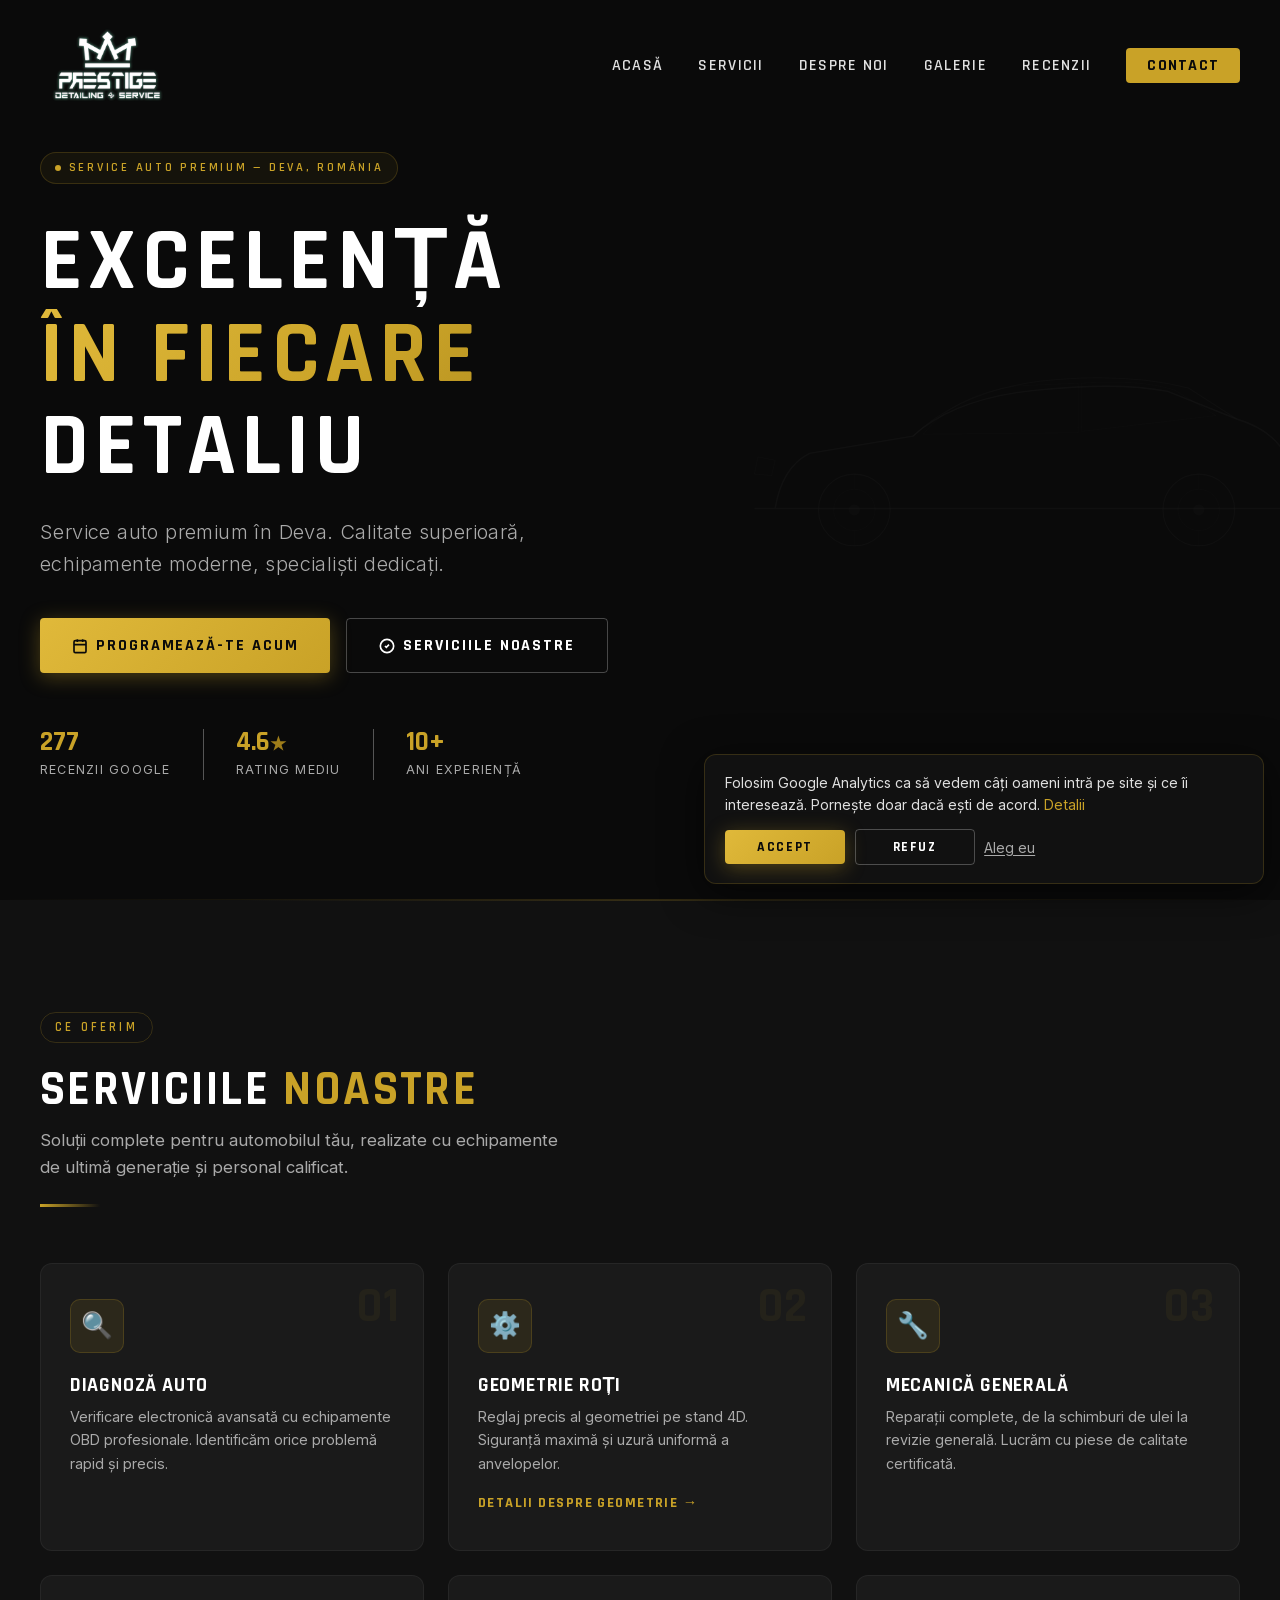
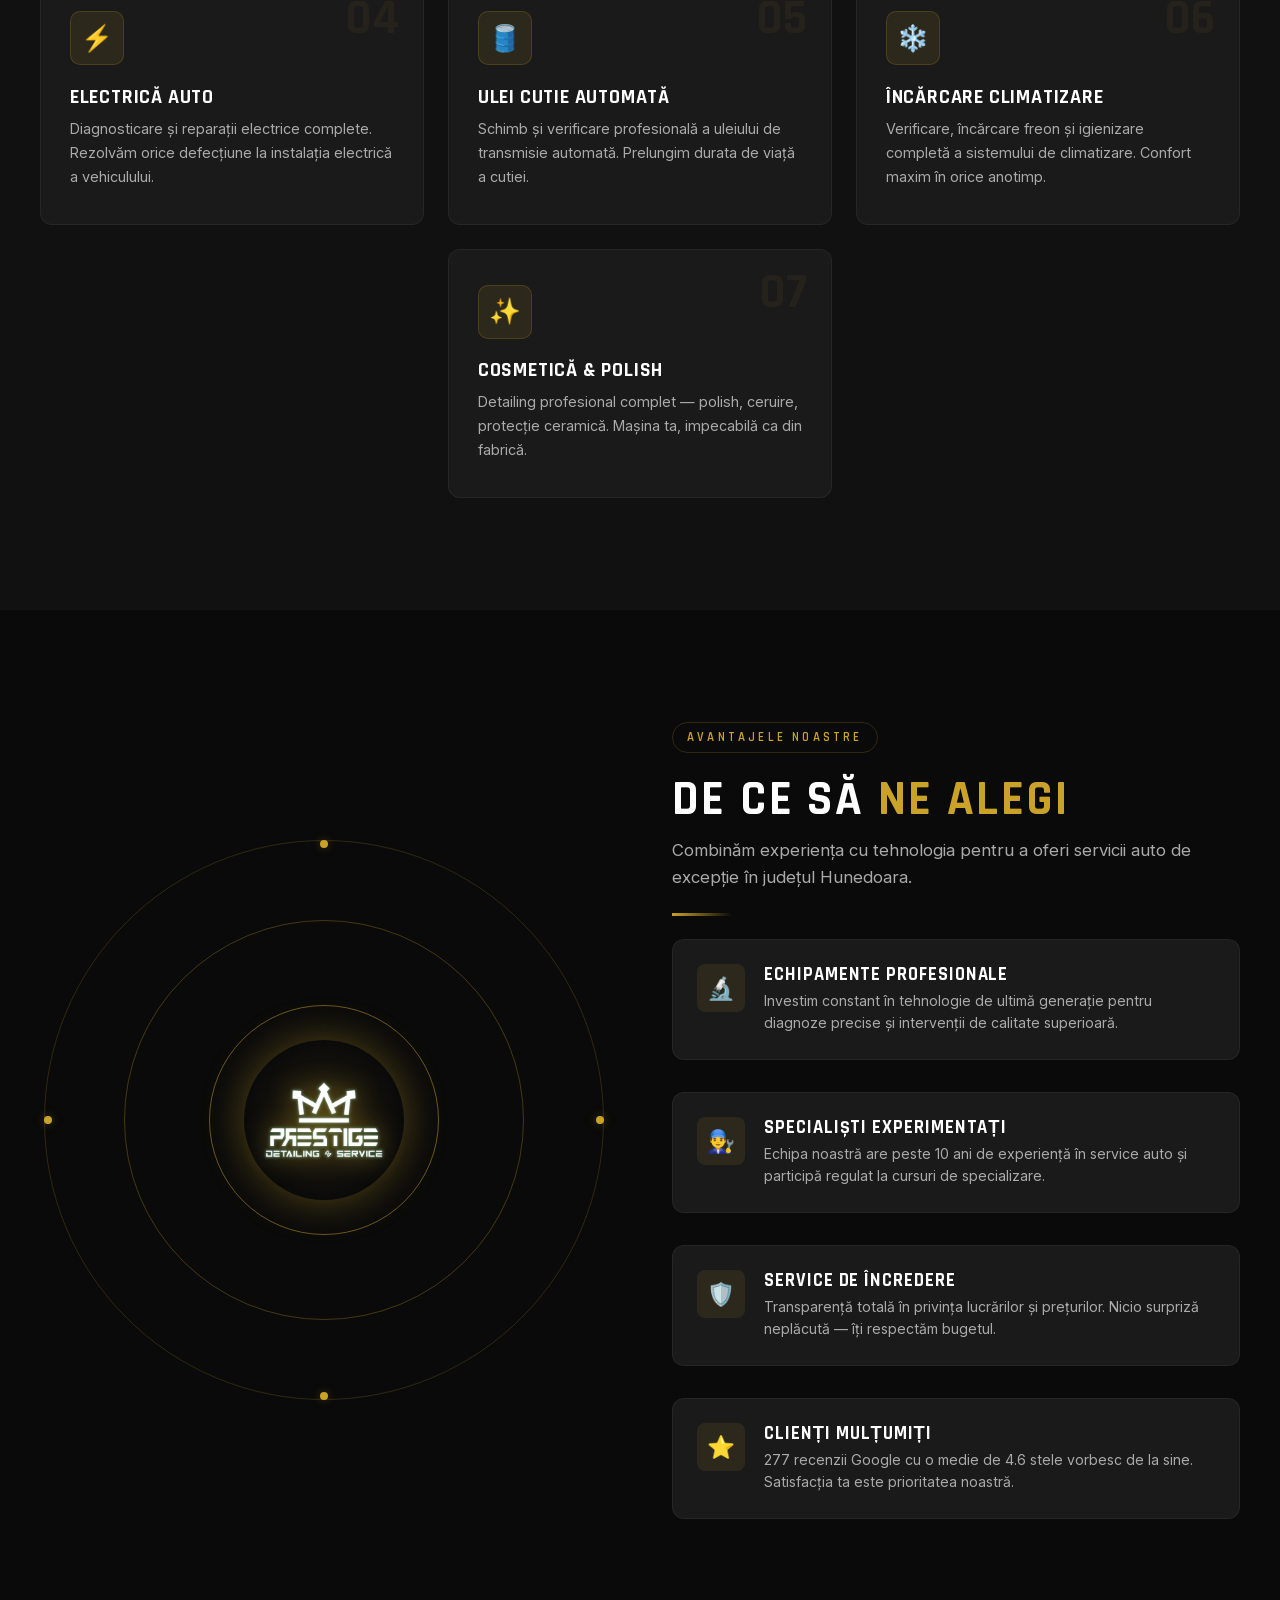
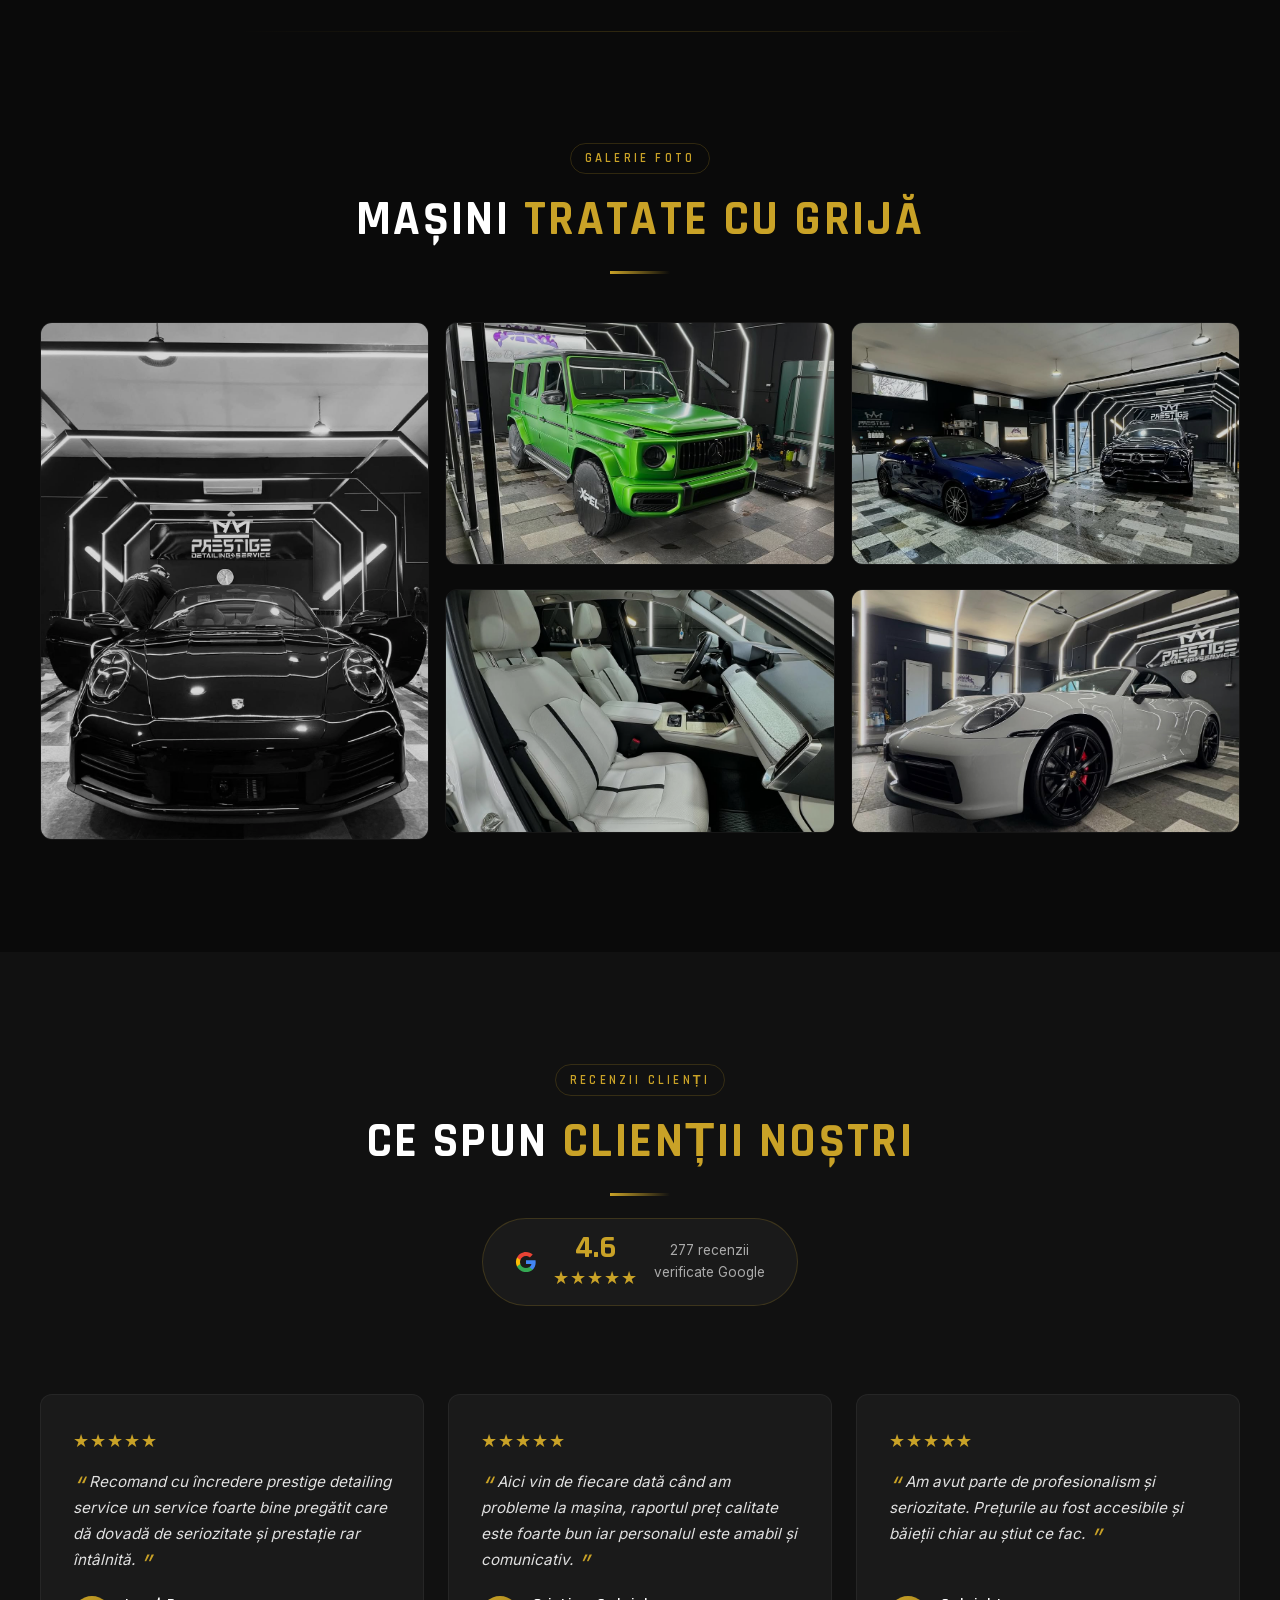
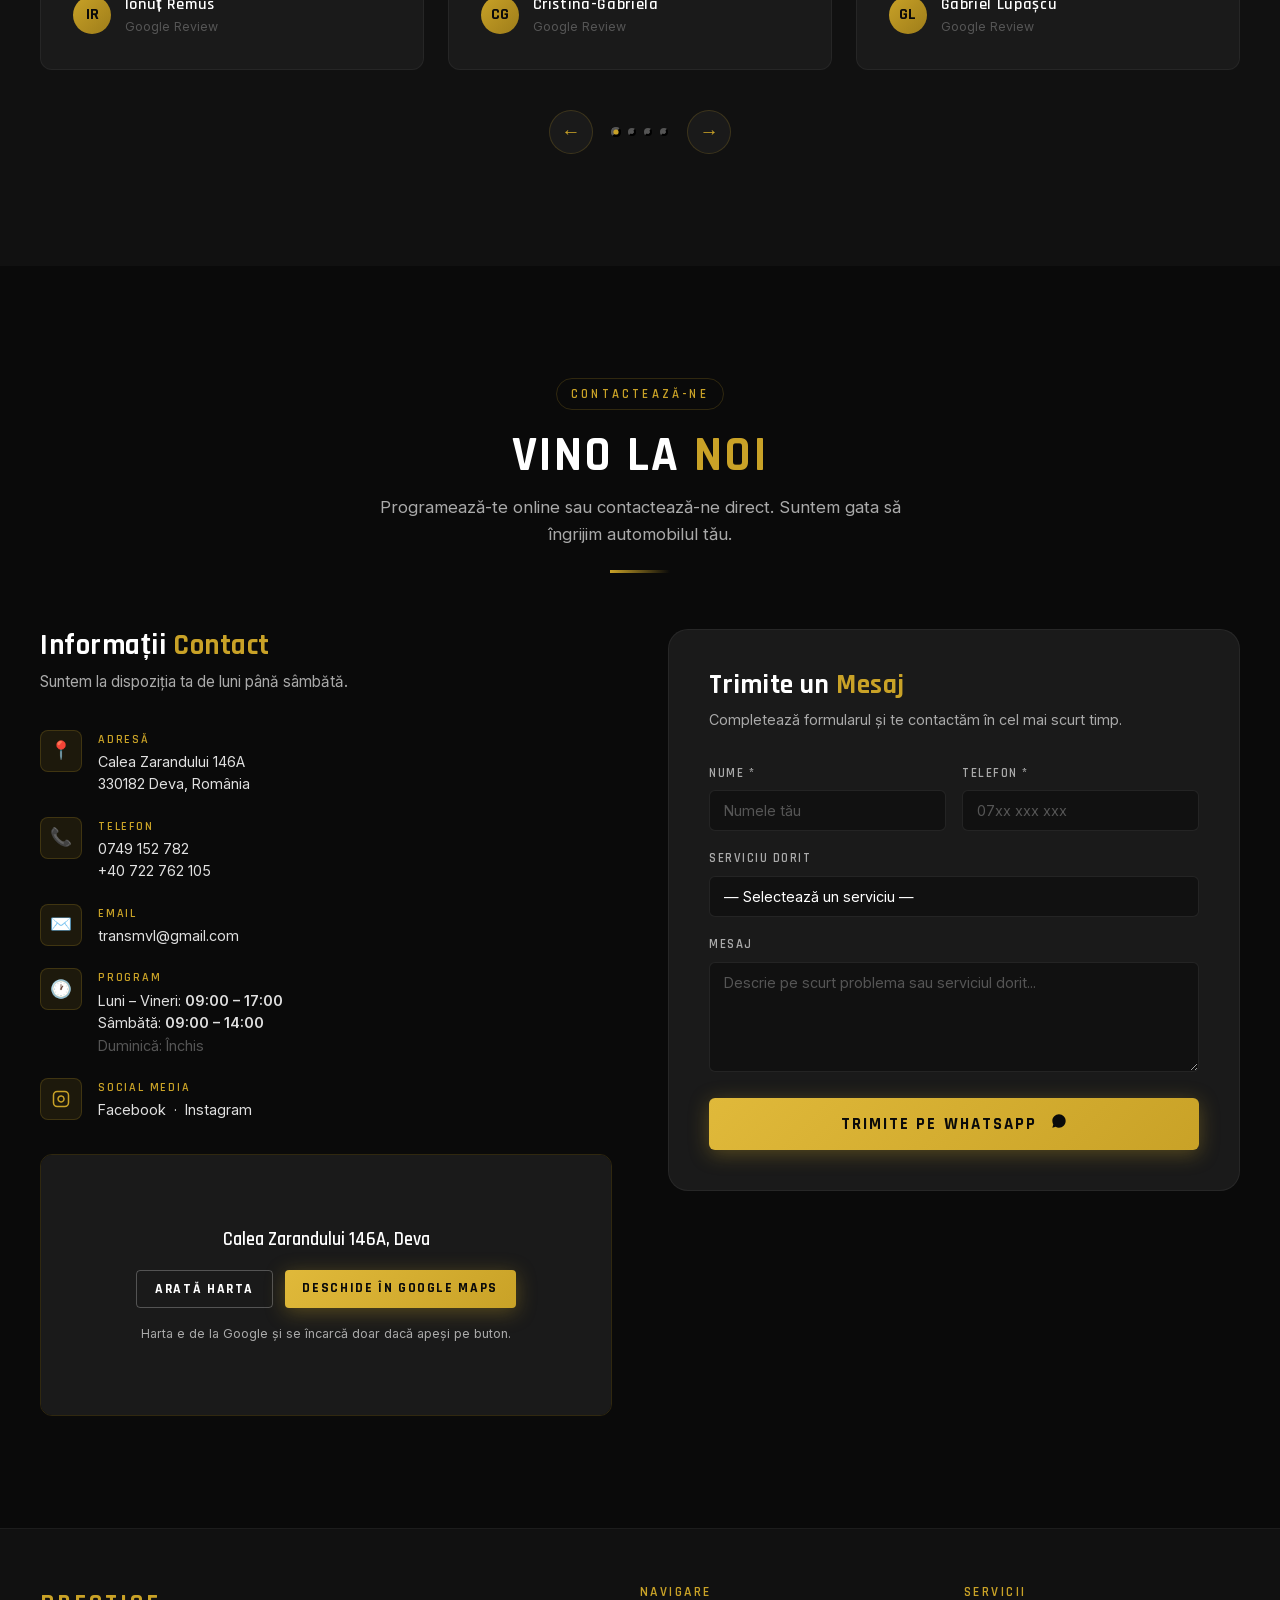
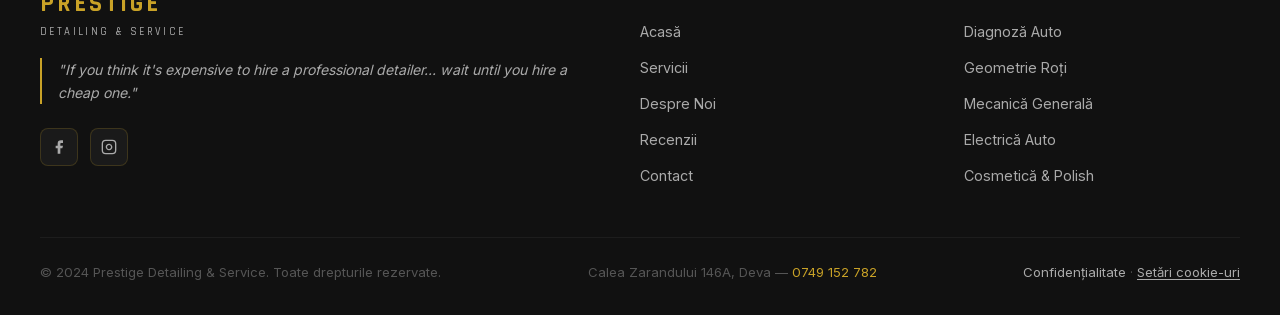
==== commit 2fb5a0d2: "Pagina de serviciu: geometrie roți - servicii/geometrie-roti/: pagină nouă, stand 4D, întrebări frec" ====
--- a/index.html
+++ b/index.html
@@ -18,8 +18,8 @@
   </script>
 
   <title>Prestige Detailing & Service | Deva</title>
-  <link rel="icon" type="image/png" href="images/logo-01.png" />
-  <link rel="apple-touch-icon" href="images/logo-01.png" />
+  <link rel="icon" type="image/png" href="images/favicon.png" />
+  <link rel="apple-touch-icon" href="images/favicon.png" />
   <meta name="description" content="Detailing și service auto în Deva. Polish, ceruire, cosmetică interior, diagnoză și mecanică. Peste 277 clienți mulțumiți cu 4.6★ pe Google. Vino să vezi diferența." />
   <link rel="canonical" href="https://prestigedetailing.ro/" />
 
@@ -1270,6 +1270,15 @@
       .cookie-banner { left: .5rem; right: .5rem; bottom: .5rem; }
       .cookie-actions .btn-gold, .cookie-actions .btn-outline { flex: 1 1 40%; }
     }
+    /* ---- legătura spre pagina serviciului ---- */
+    .service-title a { color: inherit; }
+    .service-title a:hover { color: var(--gold); }
+    .service-more {
+      display: inline-block; margin-top: 1rem;
+      font-family: 'Rajdhani', sans-serif; font-weight: 700; font-size: .9rem;
+      letter-spacing: .1em; text-transform: uppercase; color: var(--gold);
+    }
+    .service-more:hover { color: var(--gold-lt); }
   </style>
 </head>
 <body>
@@ -1277,7 +1286,7 @@
   <nav id="navbar" aria-label="Navigare principală">
     <div class="container nav-inner">
       <a href="#hero" class="nav-logo" aria-label="Prestige Detailing & Service - Acasă">
-        <img src="images/logo-01.png" alt="Prestige Detailing & Service" class="nav-logo-img">
+        <img src="images/logo-nav.png" alt="Prestige Detailing & Service" class="nav-logo-img" width="400" height="267">
       </a>
 
       <ul class="nav-links" role="list">
@@ -1424,8 +1433,9 @@
         <article class="service-card fade-in" style="--delay:.10s">
           <span class="service-num" aria-hidden="true">02</span>
           <div class="service-icon" aria-hidden="true">⚙️</div>
-          <h3 class="service-title">Geometrie Roți</h3>
-          <p class="service-desc">Reglaj precis al geometriei cu echipamente moderne 3D. Siguranță maximă și uzură uniformă a anvelopelor.</p>
+          <h3 class="service-title"><a href="servicii/geometrie-roti/">Geometrie Roți</a></h3>
+          <p class="service-desc">Reglaj precis al geometriei pe stand 4D. Siguranță maximă și uzură uniformă a anvelopelor.</p>
+          <a class="service-more" href="servicii/geometrie-roti/">Detalii despre geometrie &rarr;</a>
         </article>
 
         <!-- 3 -->
@@ -1486,7 +1496,7 @@
           <div class="why-deco-dot deco-dot-r"></div>
           <div class="why-deco-dot deco-dot-b"></div>
           <div class="why-deco-dot deco-dot-l"></div>
-          <div class="why-deco-center"><img src="images/logo-01.png" alt="" class="why-deco-logo"></div>
+          <div class="why-deco-center"><img src="images/logo-nav.png" alt="" class="why-deco-logo" loading="lazy"></div>
         </div>
 
         <!-- features -->
@@ -1873,7 +1883,7 @@
           <h5>Servicii</h5>
           <ul>
             <li><a href="#services">Diagnoză Auto</a></li>
-            <li><a href="#services">Geometrie Roți</a></li>
+            <li><a href="servicii/geometrie-roti/">Geometrie Roți</a></li>
             <li><a href="#services">Mecanică Generală</a></li>
             <li><a href="#services">Electrică Auto</a></li>
             <li><a href="#services">Cosmetică &amp; Polish</a></li>
@@ -2144,132 +2154,12 @@
   })();
   </script>
 
-  <!-- ============================================================
-       CONSIMȚĂMÂNT + GOOGLE ANALYTICS 4
-  ============================================================ -->
-  <div class="cookie-banner" id="cookieBanner" role="dialog" aria-live="polite" aria-label="Cookie-uri" hidden>
-    <p>Folosim Google Analytics ca să vedem câți oameni intră pe site și ce îi interesează. Pornește doar dacă ești de acord. <a href="confidentialitate.html">Detalii</a></p>
-    <div class="cookie-prefs" id="cookiePrefs" hidden>
-      <label><input type="checkbox" id="ckStat" /> <span>Statistici<small>Google Analytics: câte vizite, din ce surse, ce pagini.</small></span></label>
-      <label><input type="checkbox" id="ckAds" /> <span>Reclame<small>Măsurarea campaniilor Google Ads: ce reclamă a adus un apel sau un mesaj.</small></span></label>
-    </div>
-    <div class="cookie-actions">
-      <button type="button" class="btn-gold btn-sm" id="ckAccept">Accept</button>
-      <button type="button" class="btn-outline btn-sm" id="ckReject">Refuz</button>
-      <button type="button" class="link-btn" id="ckCustom">Aleg eu</button>
-      <button type="button" class="btn-outline btn-sm" id="ckSave" hidden>Salvez alegerea</button>
-    </div>
-  </div>
+  <!-- Consimțământ + Google Analytics 4: comun tuturor paginilor -->
+  <script src="js/consimtamant.js"></script>
 
   <script>
   (function () {
     'use strict';
-
-    /* ID-ul de măsurare GA4 (G-...). Cât timp e gol, Google Analytics nu se încarcă deloc. */
-    var GA_ID = 'G-B7G4TJRCHC';
-    var KEY = 'prd_consimtamant';   // alegerea se ține în localStorage: strict necesar, nu cere acord
-    var VERSIUNE = 1;               // se crește când se schimbă ce cerem, ca bannerul să reapară
-
-    var banner = document.getElementById('cookieBanner');
-    var prefs  = document.getElementById('cookiePrefs');
-    var ckStat = document.getElementById('ckStat');
-    var ckAds  = document.getElementById('ckAds');
-    var btnSave = document.getElementById('ckSave');
-    var gaIncarcat = false;
-    var stare = null;
-
-    function citeste() {
-      try {
-        var s = JSON.parse(localStorage.getItem(KEY));
-        return (s && s.v === VERSIUNE) ? s : null;
-      } catch (e) { return null; }
-    }
-
-    function stergeCookieGA() {
-      var host = location.hostname.replace(/^www\./, '');
-      document.cookie.split(';').forEach(function (c) {
-        var nume = c.split('=')[0].trim();
-        if (/^_ga|^_gcl|^_gid/.test(nume)) {
-          ['', host, '.' + host].forEach(function (d) {
-            document.cookie = nume + '=; Max-Age=0; path=/' + (d ? '; domain=' + d : '');
-          });
-        }
-      });
-    }
-
-    function incarcaGA() {
-      if (gaIncarcat || !GA_ID) return;
-      gaIncarcat = true;
-      var s = document.createElement('script');
-      s.async = true;
-      s.src = 'https://www.googletagmanager.com/gtag/js?id=' + encodeURIComponent(GA_ID);
-      document.head.appendChild(s);
-      gtag('js', new Date());
-      gtag('config', GA_ID);
-    }
-
-    function aplica(s) {
-      stare = s;
-      gtag('consent', 'update', {
-        analytics_storage:  s.stat ? 'granted' : 'denied',
-        ad_storage:         s.ads  ? 'granted' : 'denied',
-        ad_user_data:       s.ads  ? 'granted' : 'denied',
-        ad_personalization: s.ads  ? 'granted' : 'denied'
-      });
-      if (s.stat || s.ads) incarcaGA();
-    }
-
-    function salveaza(stat, ads) {
-      var s = { v: VERSIUNE, stat: !!stat, ads: !!ads, data: new Date().toISOString() };
-      try { localStorage.setItem(KEY, JSON.stringify(s)); } catch (e) {}
-      banner.hidden = true;
-      // Refuz sau retragere: ștergem orice cookie Google rămas; dacă scriptul rula deja, reîncărcăm pagina
-      if (!s.stat && !s.ads) {
-        stergeCookieGA();
-        if (gaIncarcat) { location.reload(); return; }
-      }
-      aplica(s);
-    }
-
-    function arataBanner(cuSetari) {
-      ckStat.checked = !!(stare && stare.stat);
-      ckAds.checked  = !!(stare && stare.ads);
-      prefs.hidden = !cuSetari;
-      btnSave.hidden = !cuSetari;
-      banner.hidden = false;
-    }
-
-    document.getElementById('ckAccept').addEventListener('click', function () { salveaza(true, true); });
-    document.getElementById('ckReject').addEventListener('click', function () { salveaza(false, false); });
-    document.getElementById('ckCustom').addEventListener('click', function () { arataBanner(true); });
-    btnSave.addEventListener('click', function () { salveaza(ckStat.checked, ckAds.checked); });
-    var linkSetari = document.getElementById('cookieSettings');
-    if (linkSetari) linkSetari.addEventListener('click', function () { arataBanner(true); });
-
-    var salvat = citeste();
-    if (salvat) aplica(salvat); else arataBanner(false);
-
-    /* ---- Evenimente de conversie: pleacă doar cu acord la statistici ---- */
-    window.prdTrack = function (nume, parametri) {
-      if (stare && stare.stat && gaIncarcat) gtag('event', nume, parametri || {});
-    };
-
-    document.addEventListener('click', function (e) {
-      var a = e.target.closest ? e.target.closest('a[href]') : null;
-      if (!a) return;
-      var href = a.getAttribute('href');
-      var unde = a.closest('footer') ? 'footer' : (a.closest('nav') ? 'meniu' : 'pagina');
-      if (href.indexOf('tel:') === 0) {
-        window.prdTrack('apel_telefon', { numar: href.replace('tel:', ''), locatie: unde });
-      } else if (href.indexOf('mailto:') === 0) {
-        window.prdTrack('click_email', { locatie: unde });
-      } else if (/facebook\.com|instagram\.com|tiktok\.com/.test(href)) {
-        window.prdTrack('click_social', { retea: (href.match(/(facebook|instagram|tiktok)/) || [])[1], locatie: unde });
-      } else if (a.id === 'mapOpen') {
-        window.prdTrack('deschide_harta', { locatie: unde });
-      }
-    });
-
     /* ---- Harta Google, încărcată doar la cerere ---- */
     var mapLoad = document.getElementById('mapLoad');
     if (mapLoad) mapLoad.addEventListener('click', function () {
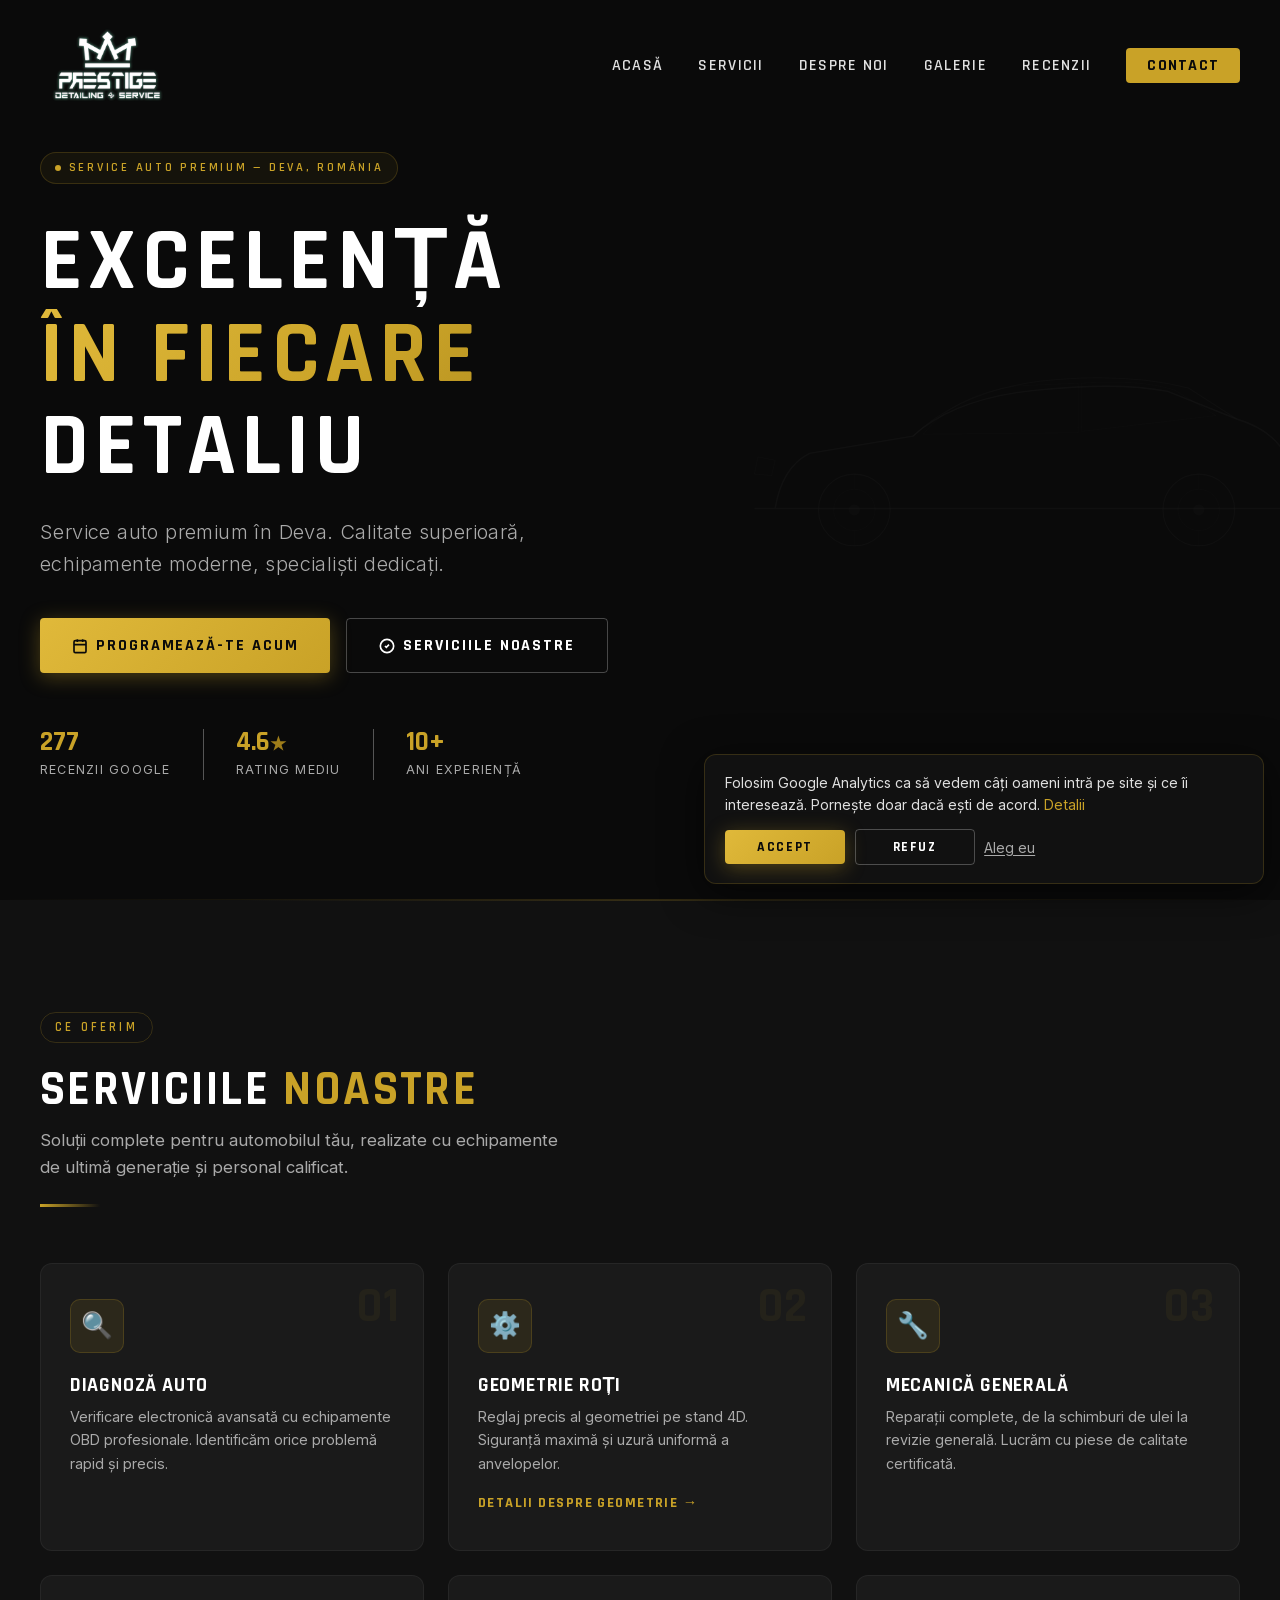
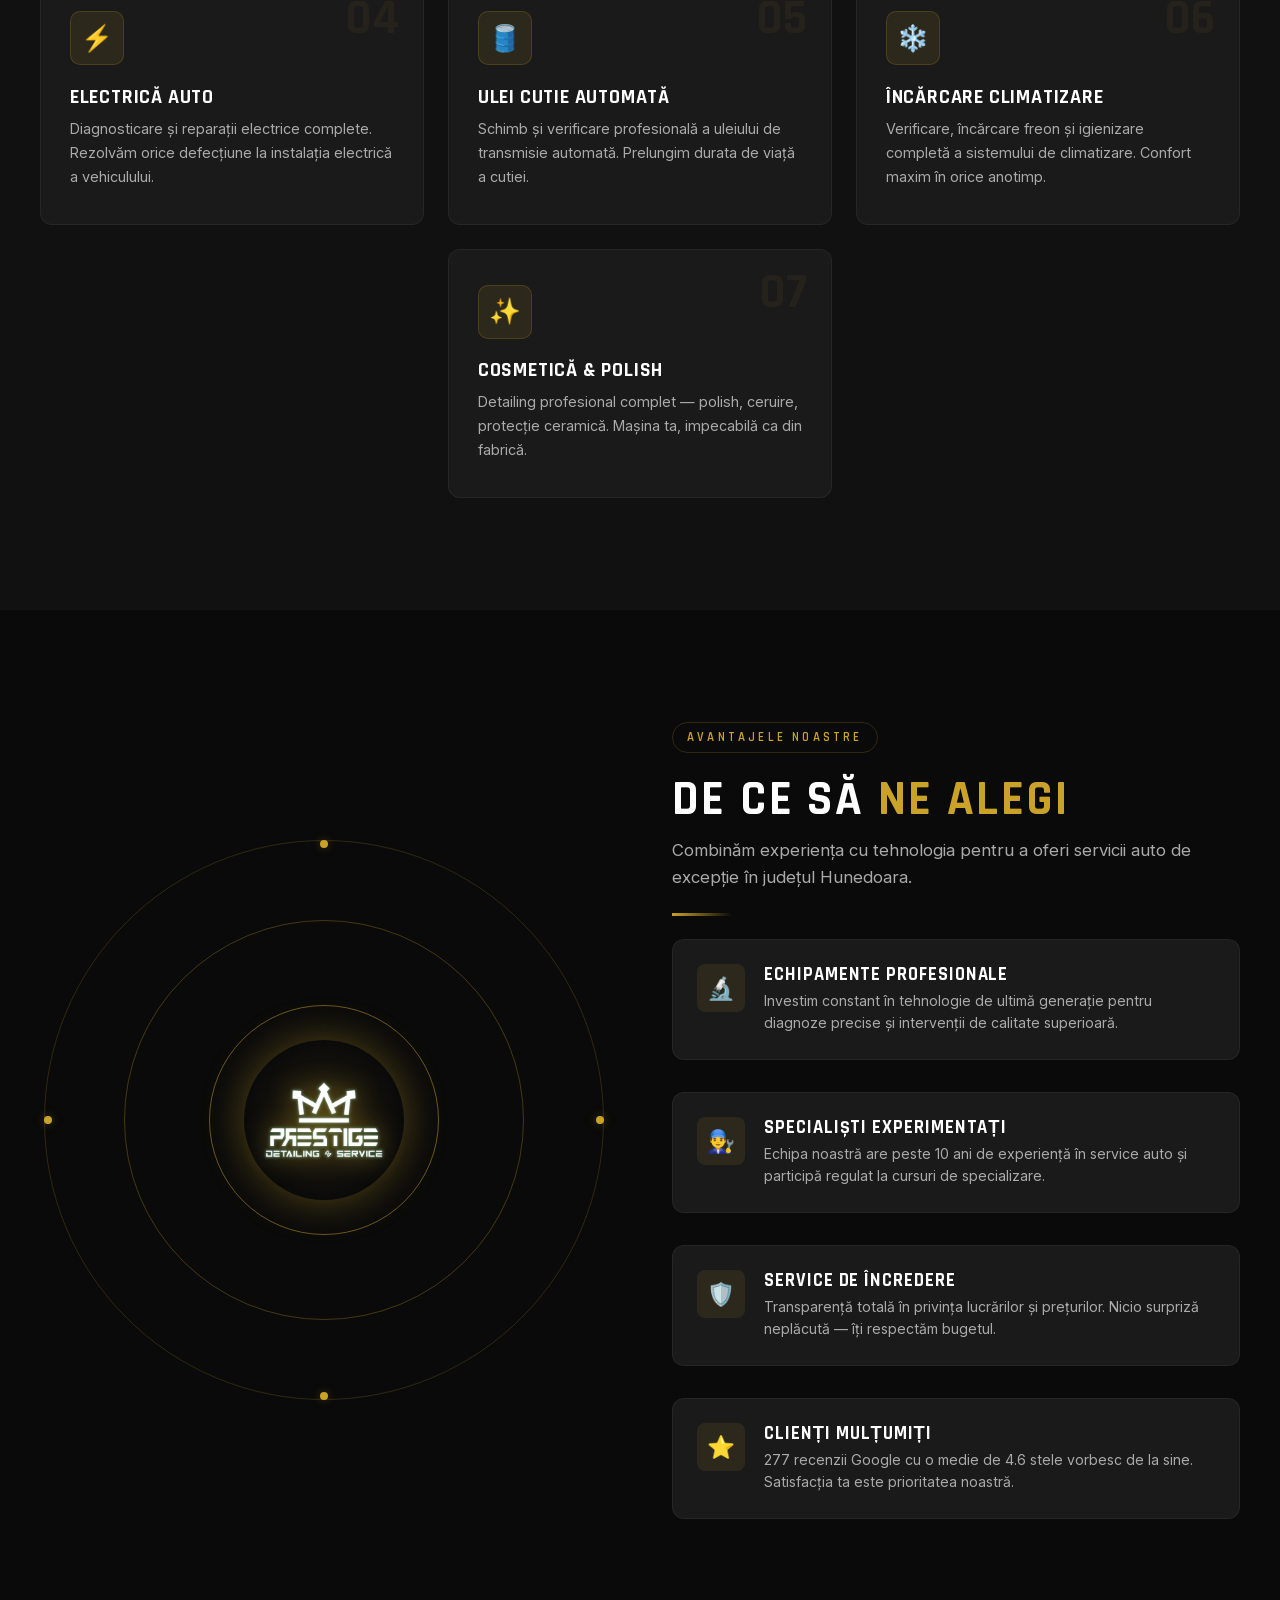
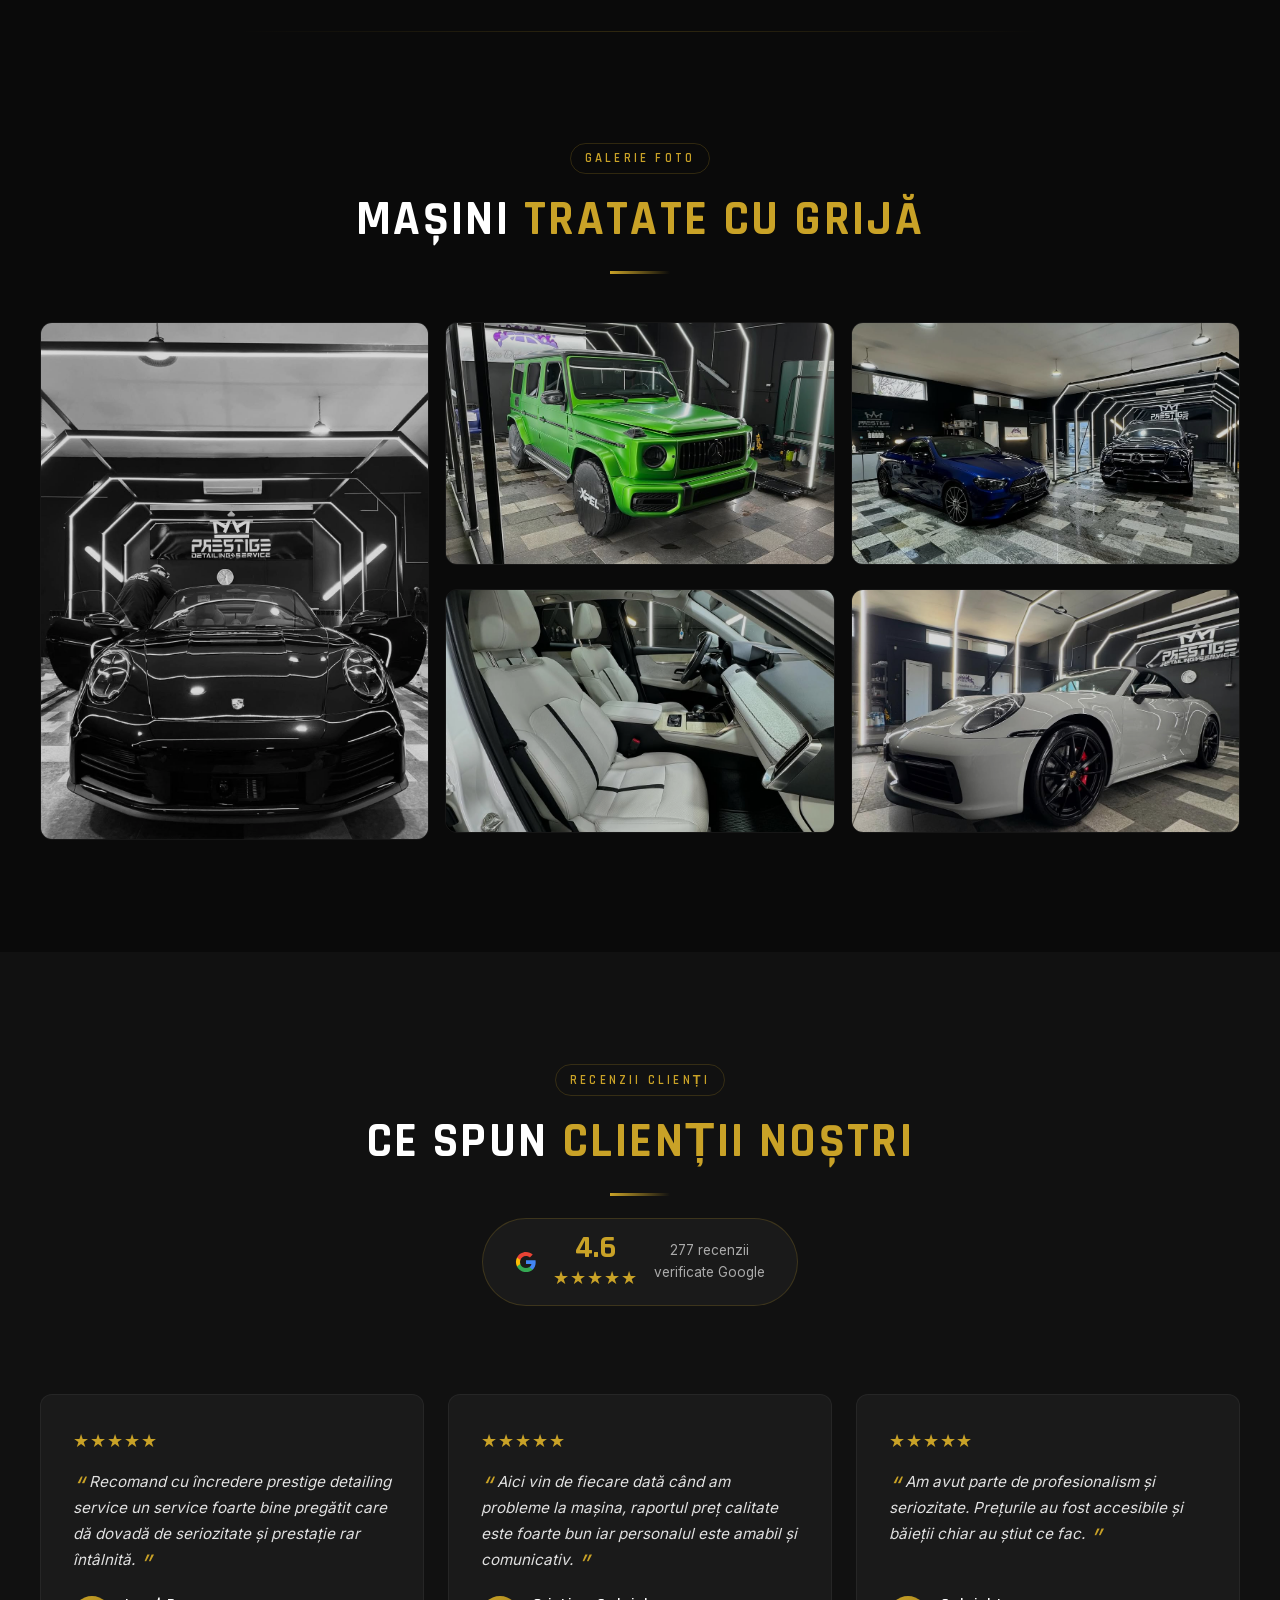
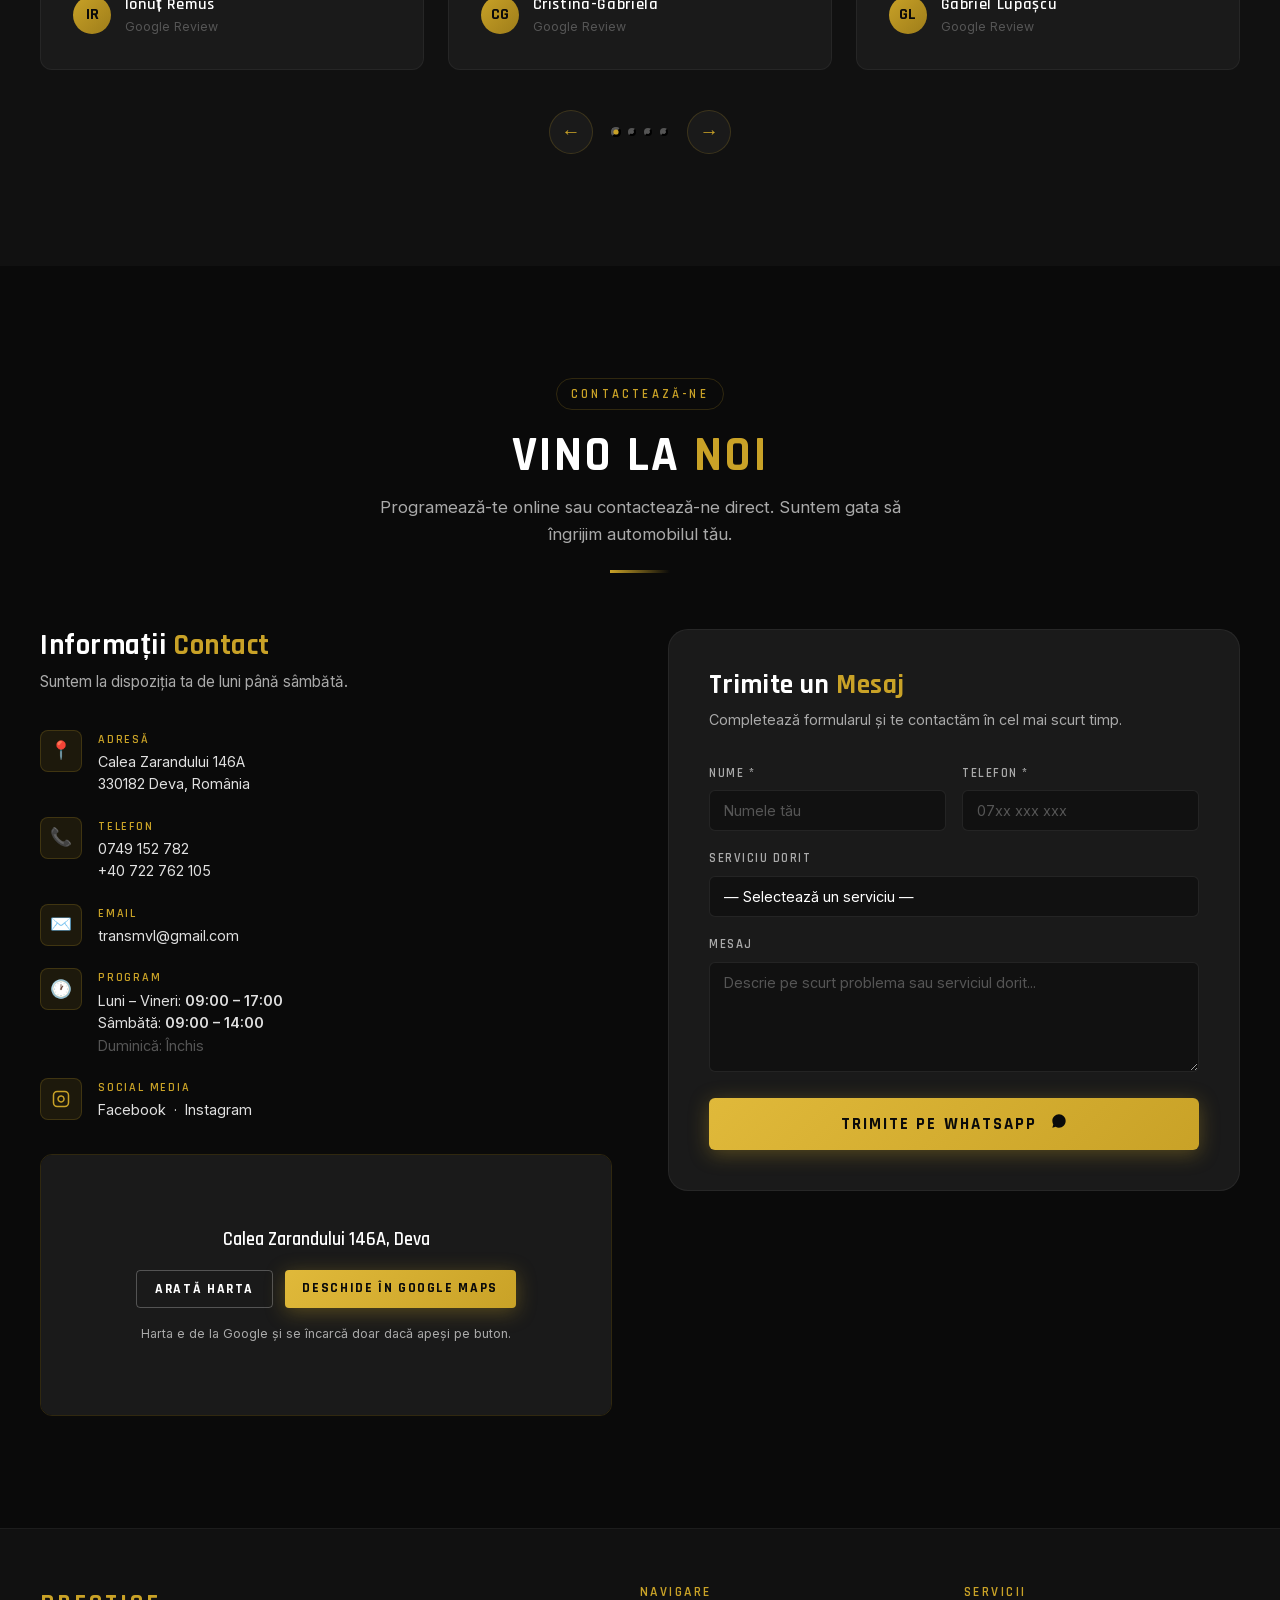
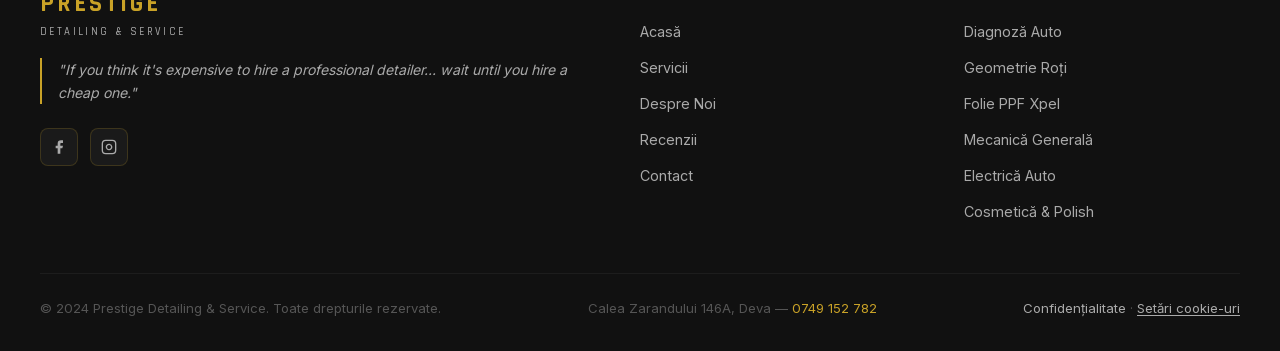
==== commit bb9a059a: "Pagina de serviciu: folie PPF Xpel - servicii/folie-ppf/: pagină nouă, Xpel Ultimate Plus, pe toată " ====
--- a/index.html
+++ b/index.html
@@ -1884,6 +1884,7 @@
           <ul>
             <li><a href="#services">Diagnoză Auto</a></li>
             <li><a href="servicii/geometrie-roti/">Geometrie Roți</a></li>
+            <li><a href="servicii/folie-ppf/">Folie PPF Xpel</a></li>
             <li><a href="#services">Mecanică Generală</a></li>
             <li><a href="#services">Electrică Auto</a></li>
             <li><a href="#services">Cosmetică &amp; Polish</a></li>
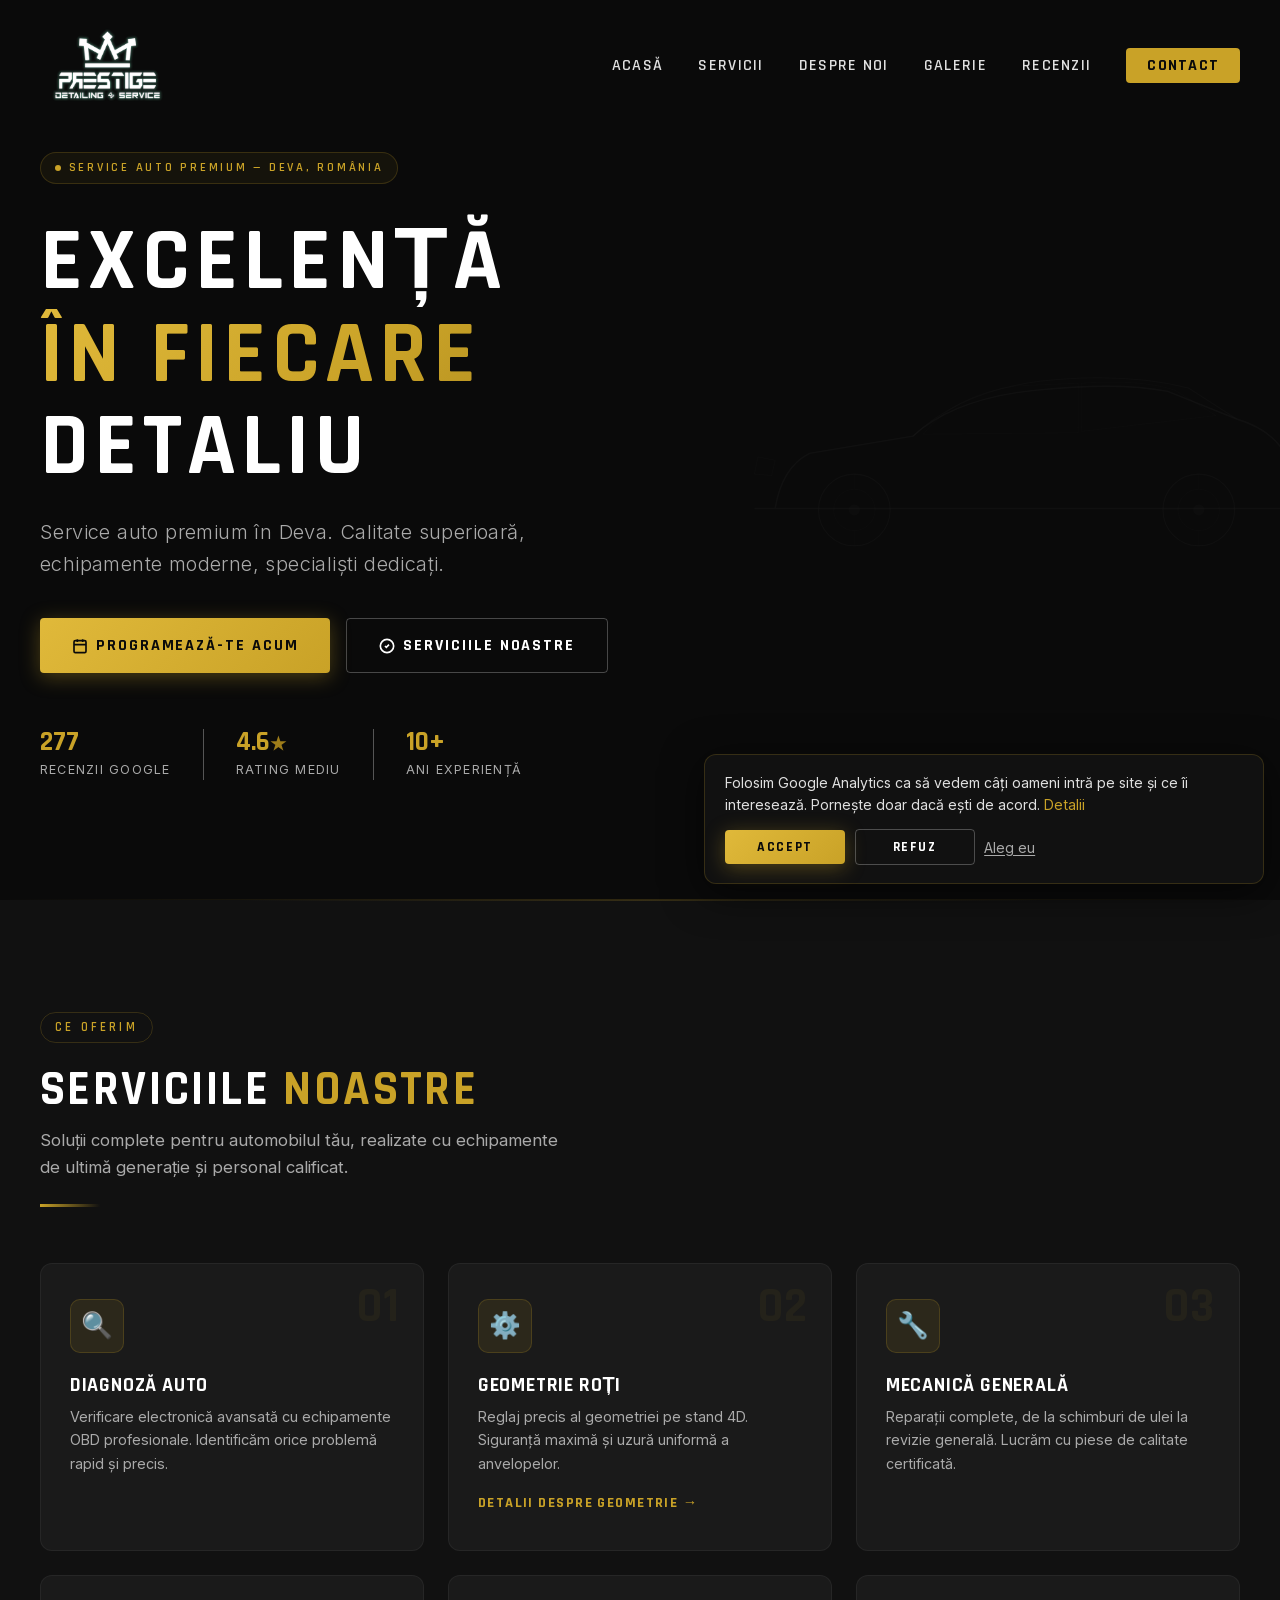
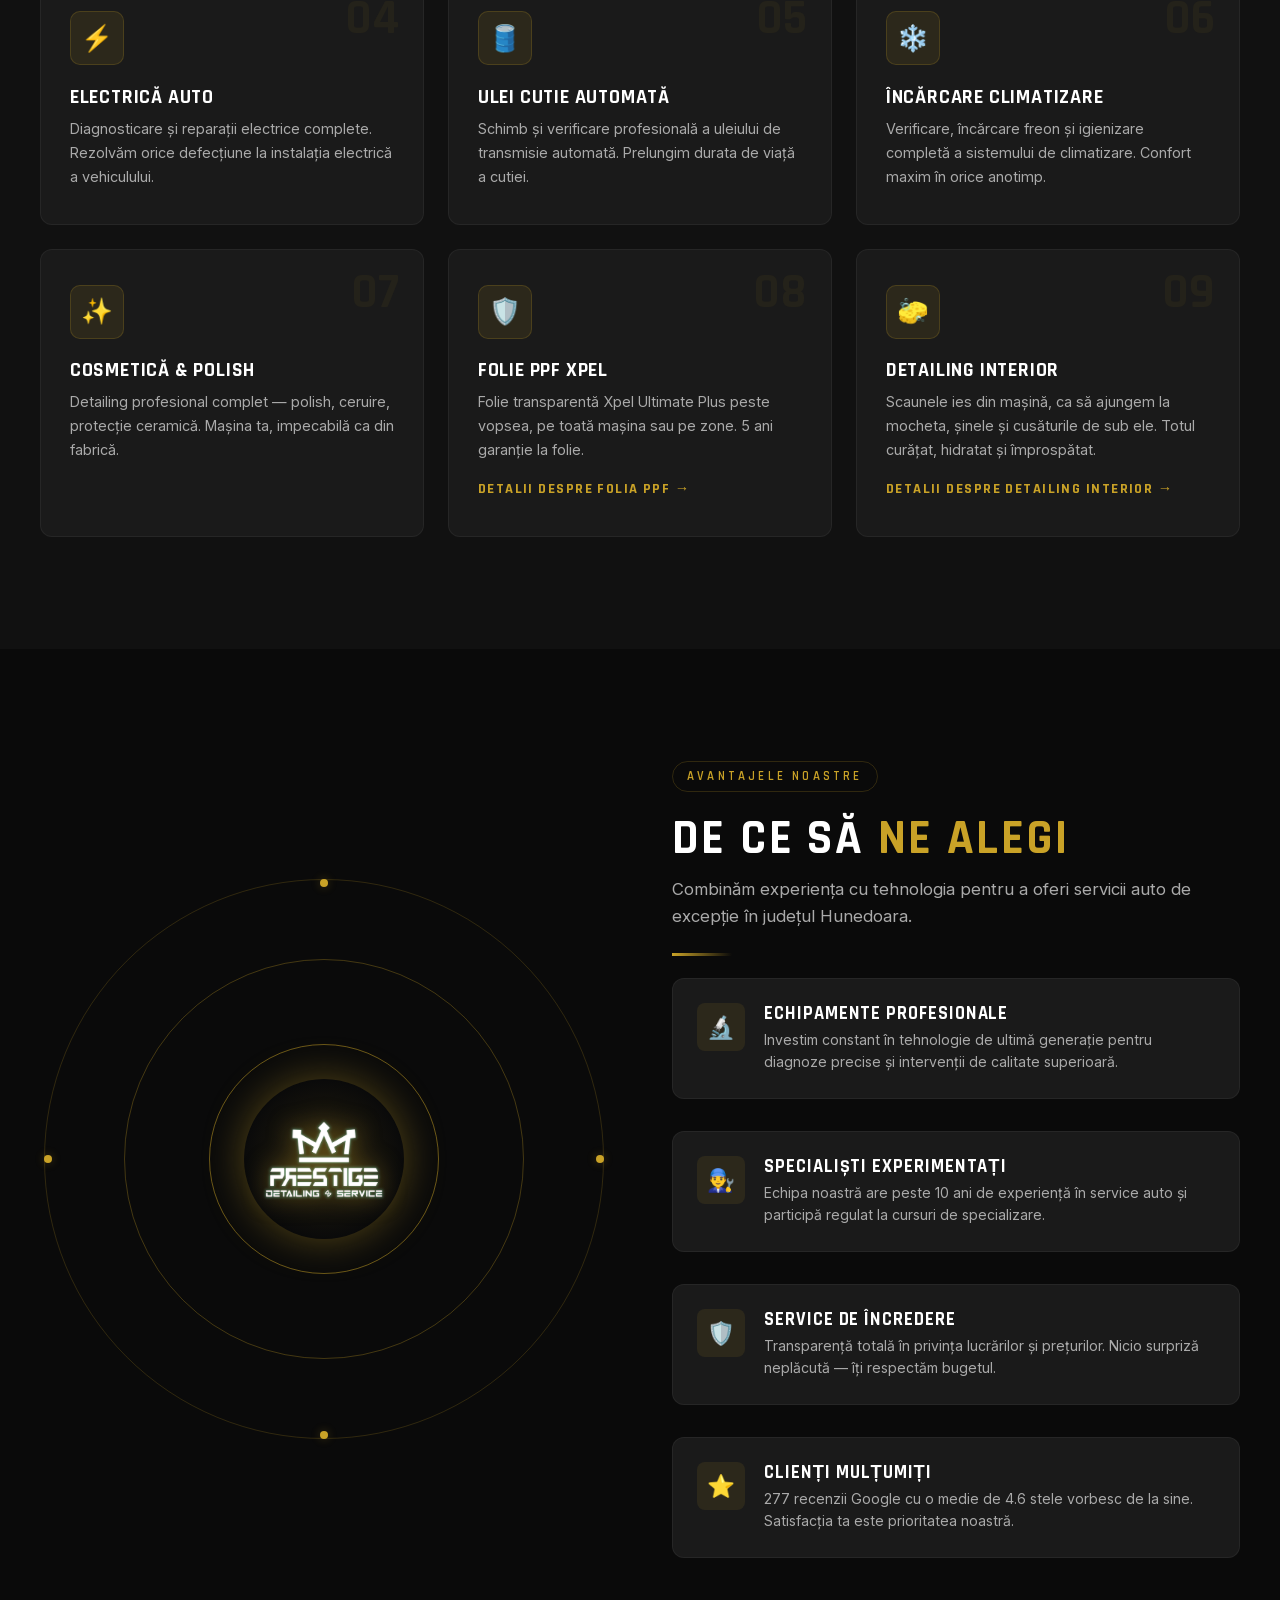
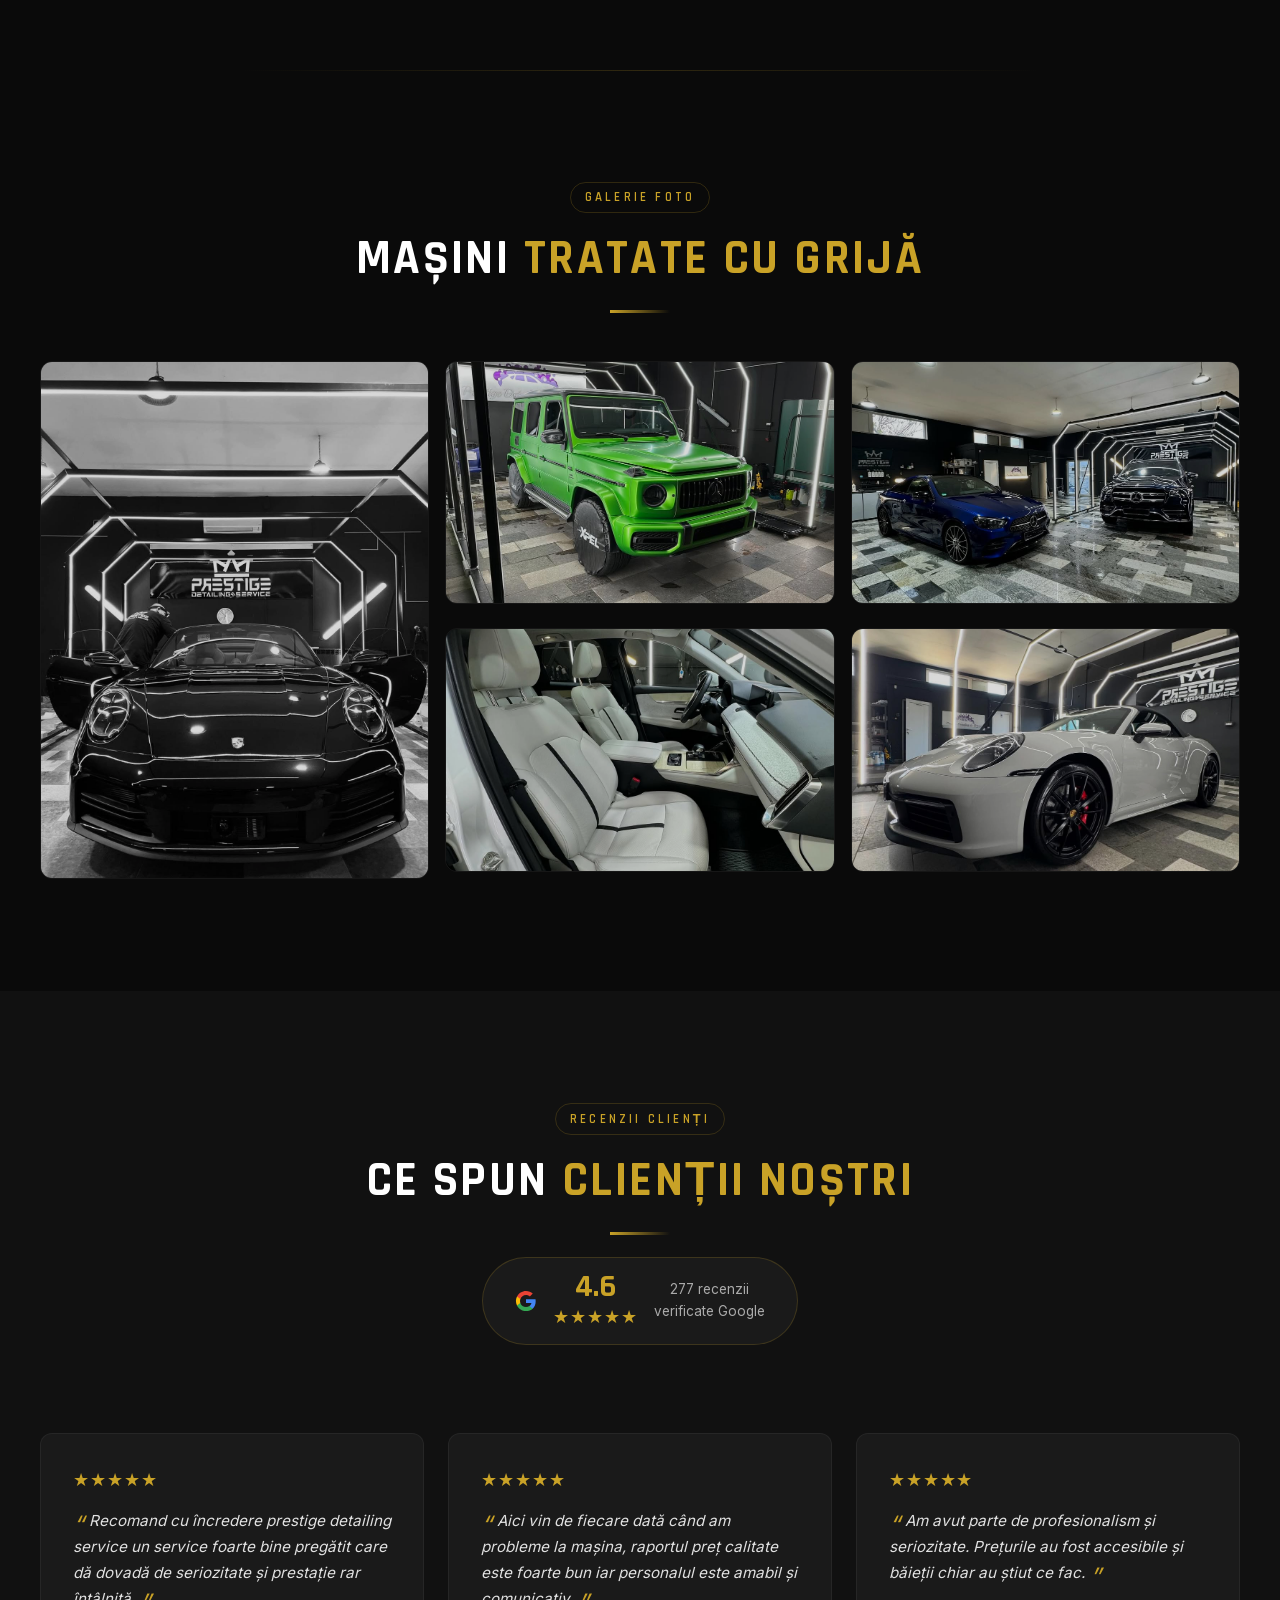
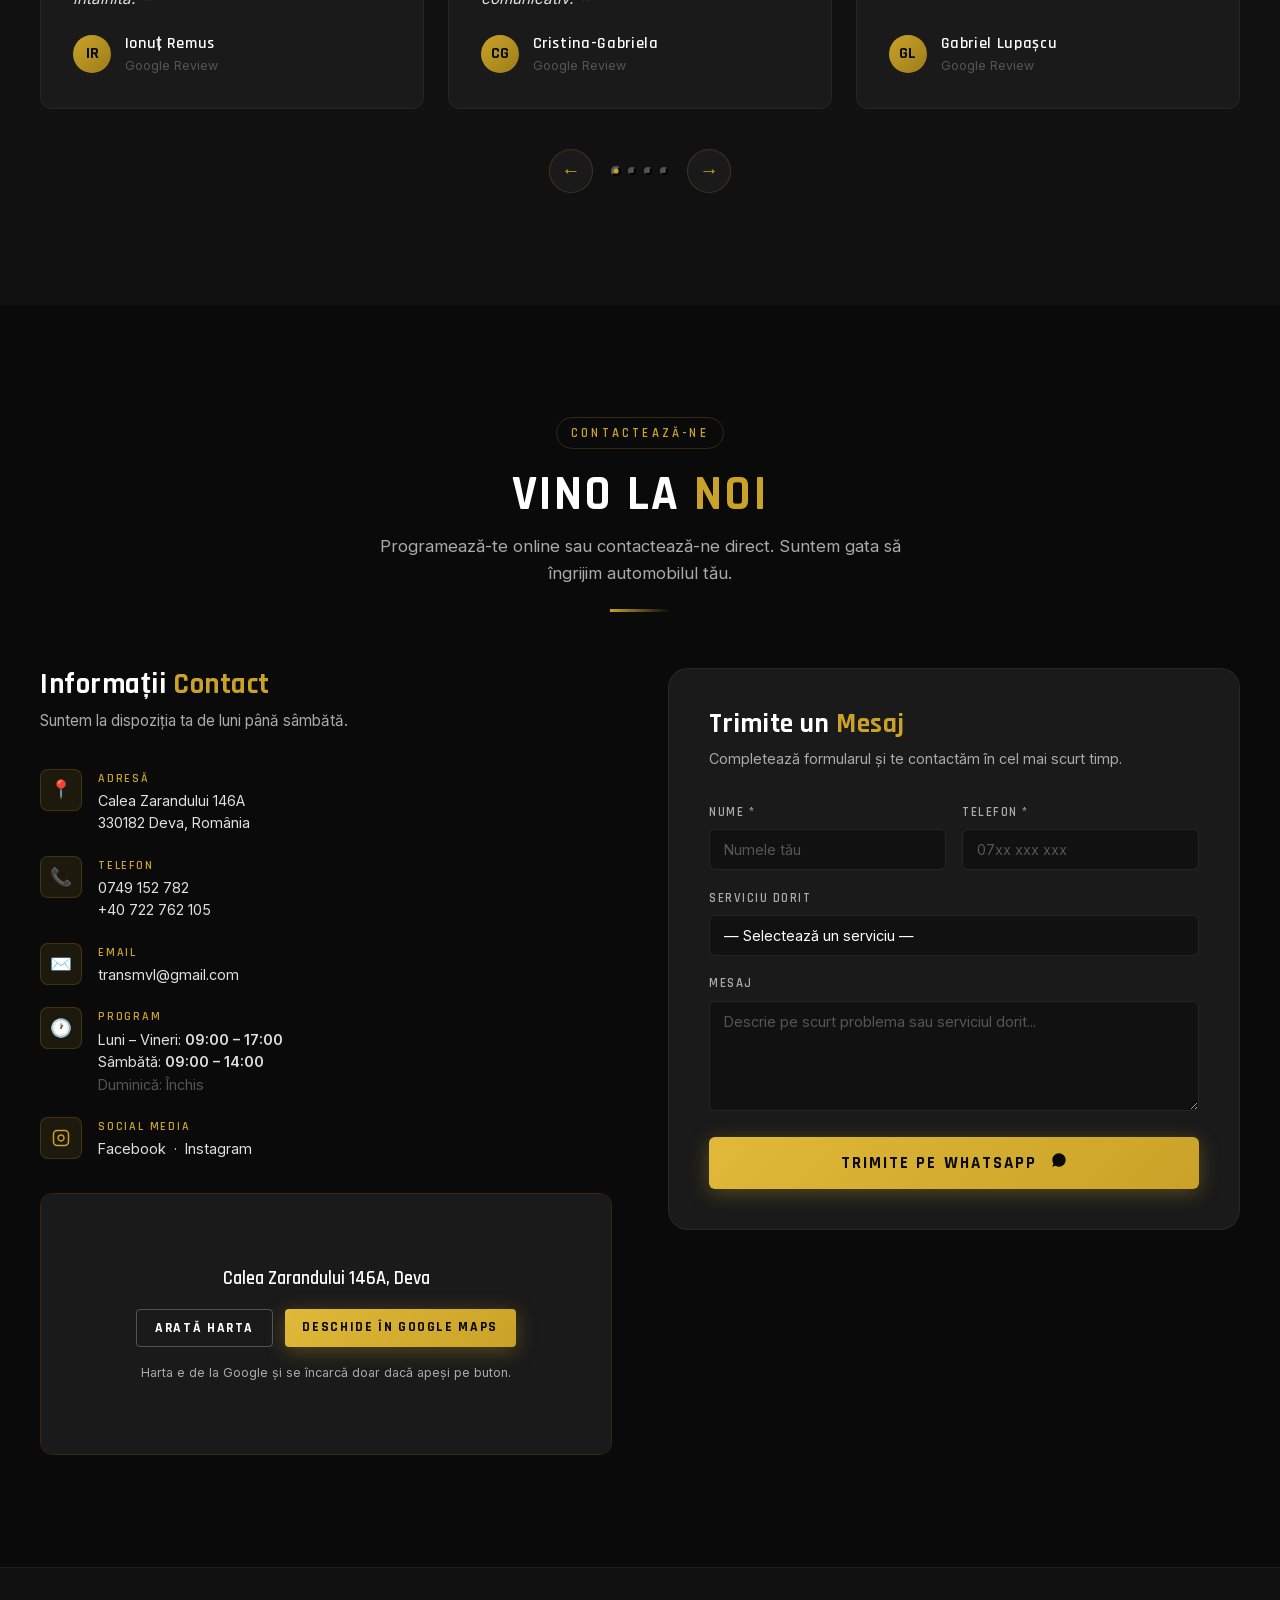
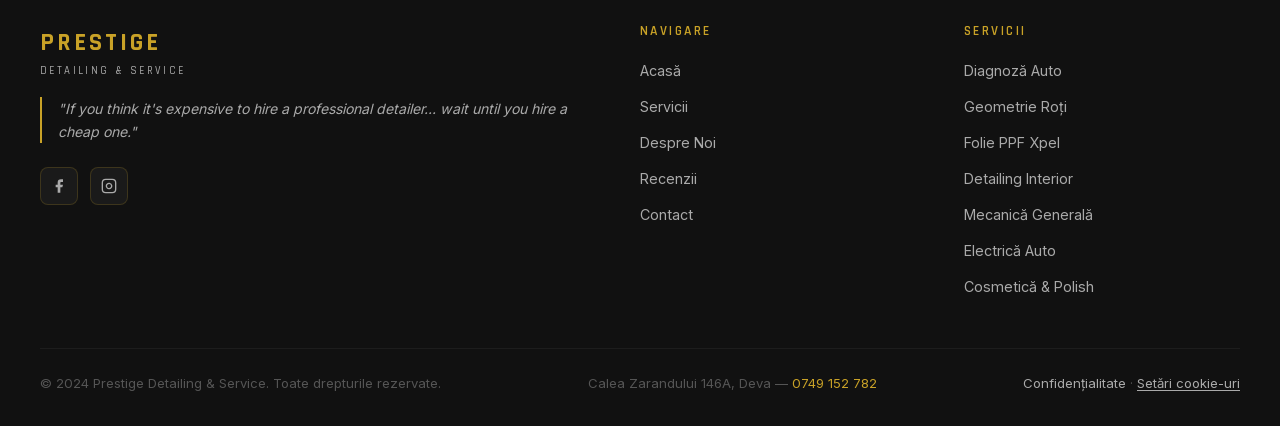
==== commit cda76eba: "Pagina de detailing interior si cardurile PPF si Detailing Interior pe prima pagina Co-Authored-By: " ====
--- a/index.html
+++ b/index.html
@@ -623,6 +623,7 @@
       position: absolute; inset: 0;
       background: linear-gradient(135deg, rgba(201,162,39,.06) 0%, transparent 60%);
       opacity: 0; transition: opacity .3s;
+      pointer-events: none; /* stratul decorativ nu trebuie să prindă clicurile pe linkuri */
     }
     .service-card:hover {
       transform: translateY(-5px);
@@ -1271,6 +1272,7 @@
       .cookie-actions .btn-gold, .cookie-actions .btn-outline { flex: 1 1 40%; }
     }
     /* ---- legătura spre pagina serviciului ---- */
+    .service-title a, .service-more { position: relative; z-index: 1; }
     .service-title a { color: inherit; }
     .service-title a:hover { color: var(--gold); }
     .service-more {
@@ -1478,6 +1480,24 @@
           <p class="service-desc">Detailing profesional complet — polish, ceruire, protecție ceramică. Mașina ta, impecabilă ca din fabrică.</p>
         </article>
 
+        <!-- 8 -->
+        <article class="service-card fade-in" style="--delay:.40s">
+          <span class="service-num" aria-hidden="true">08</span>
+          <div class="service-icon" aria-hidden="true">🛡️</div>
+          <h3 class="service-title"><a href="servicii/folie-ppf/">Folie PPF Xpel</a></h3>
+          <p class="service-desc">Folie transparentă Xpel Ultimate Plus peste vopsea, pe toată mașina sau pe zone. 5 ani garanție la folie.</p>
+          <a class="service-more" href="servicii/folie-ppf/">Detalii despre folia PPF &rarr;</a>
+        </article>
+
+        <!-- 9 -->
+        <article class="service-card fade-in" style="--delay:.45s">
+          <span class="service-num" aria-hidden="true">09</span>
+          <div class="service-icon" aria-hidden="true">🧽</div>
+          <h3 class="service-title"><a href="servicii/detailing-interior/">Detailing Interior</a></h3>
+          <p class="service-desc">Scaunele ies din mașină, ca să ajungem la mocheta, șinele și cusăturile de sub ele. Totul curățat, hidratat și împrospătat.</p>
+          <a class="service-more" href="servicii/detailing-interior/">Detalii despre detailing interior &rarr;</a>
+        </article>
+
       </div>
     </div>
   </section>
@@ -1885,6 +1905,7 @@
             <li><a href="#services">Diagnoză Auto</a></li>
             <li><a href="servicii/geometrie-roti/">Geometrie Roți</a></li>
             <li><a href="servicii/folie-ppf/">Folie PPF Xpel</a></li>
+            <li><a href="servicii/detailing-interior/">Detailing Interior</a></li>
             <li><a href="#services">Mecanică Generală</a></li>
             <li><a href="#services">Electrică Auto</a></li>
             <li><a href="#services">Cosmetică &amp; Polish</a></li>
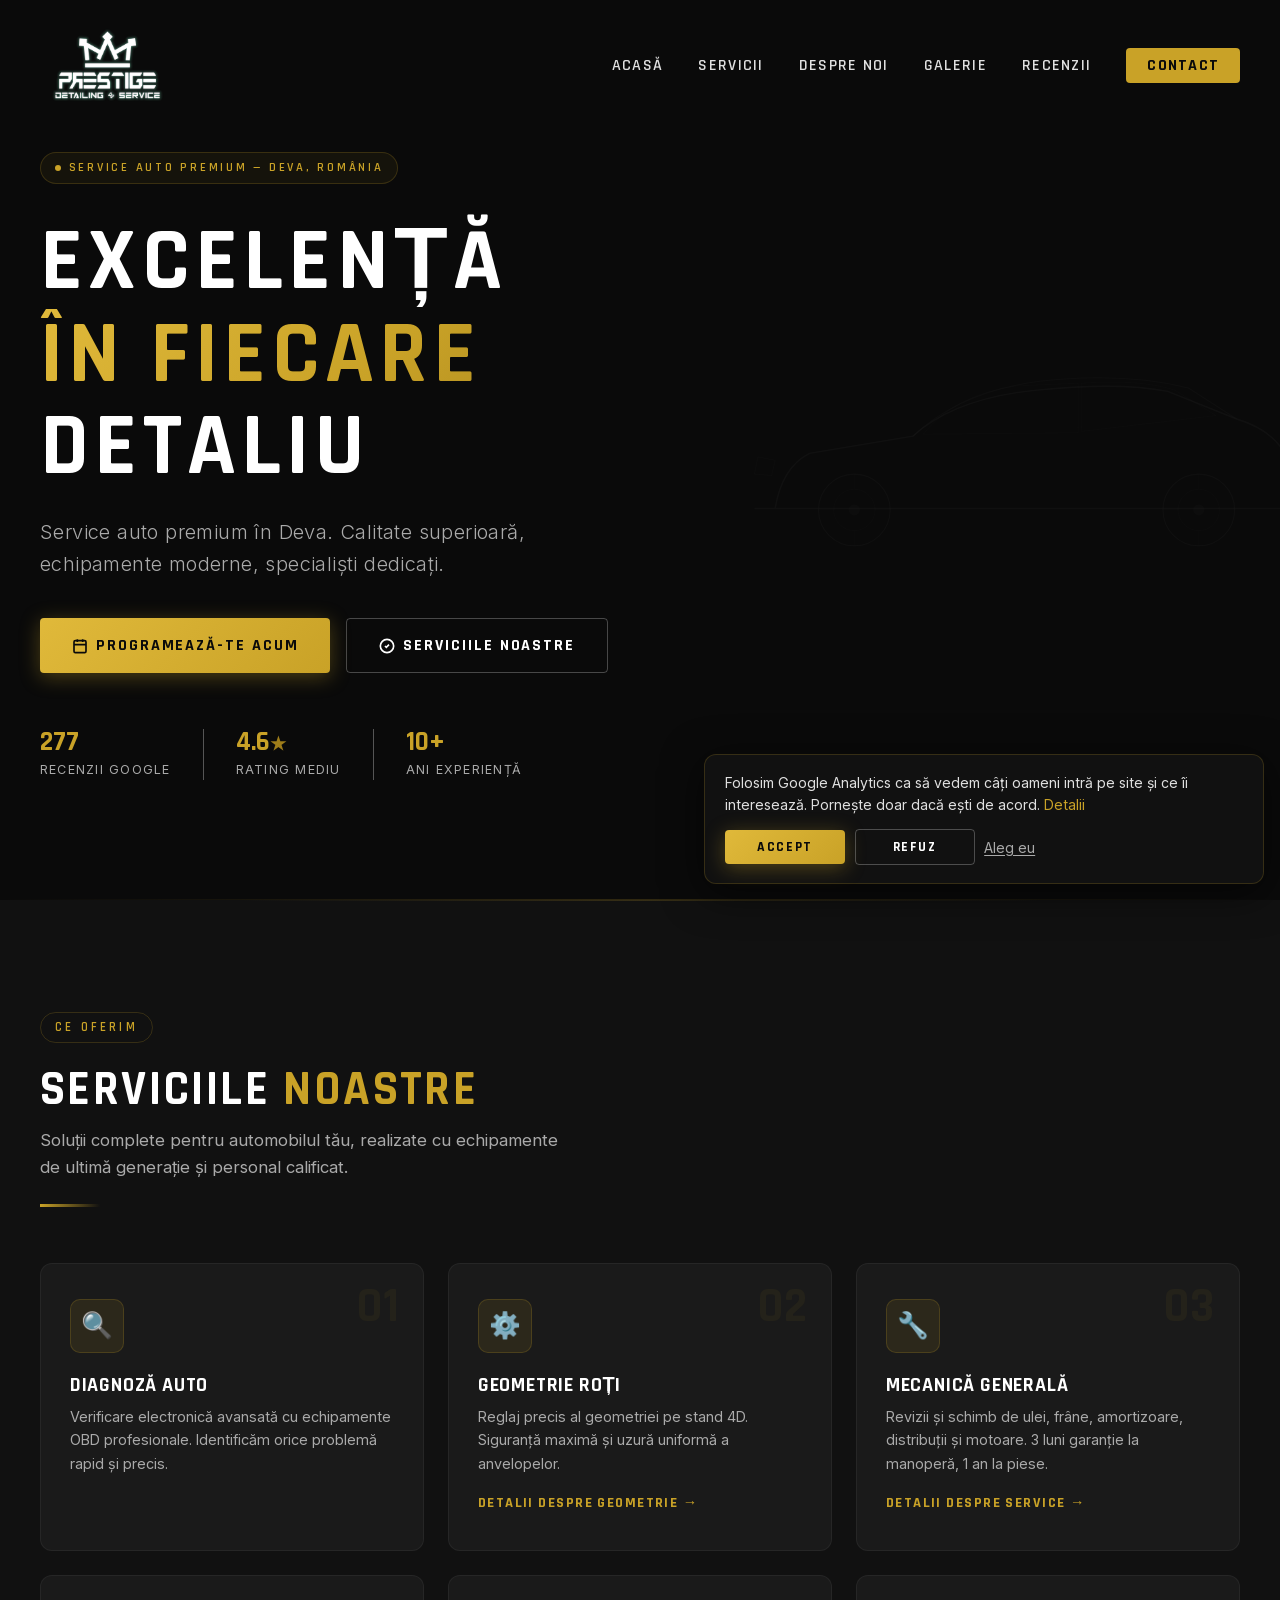
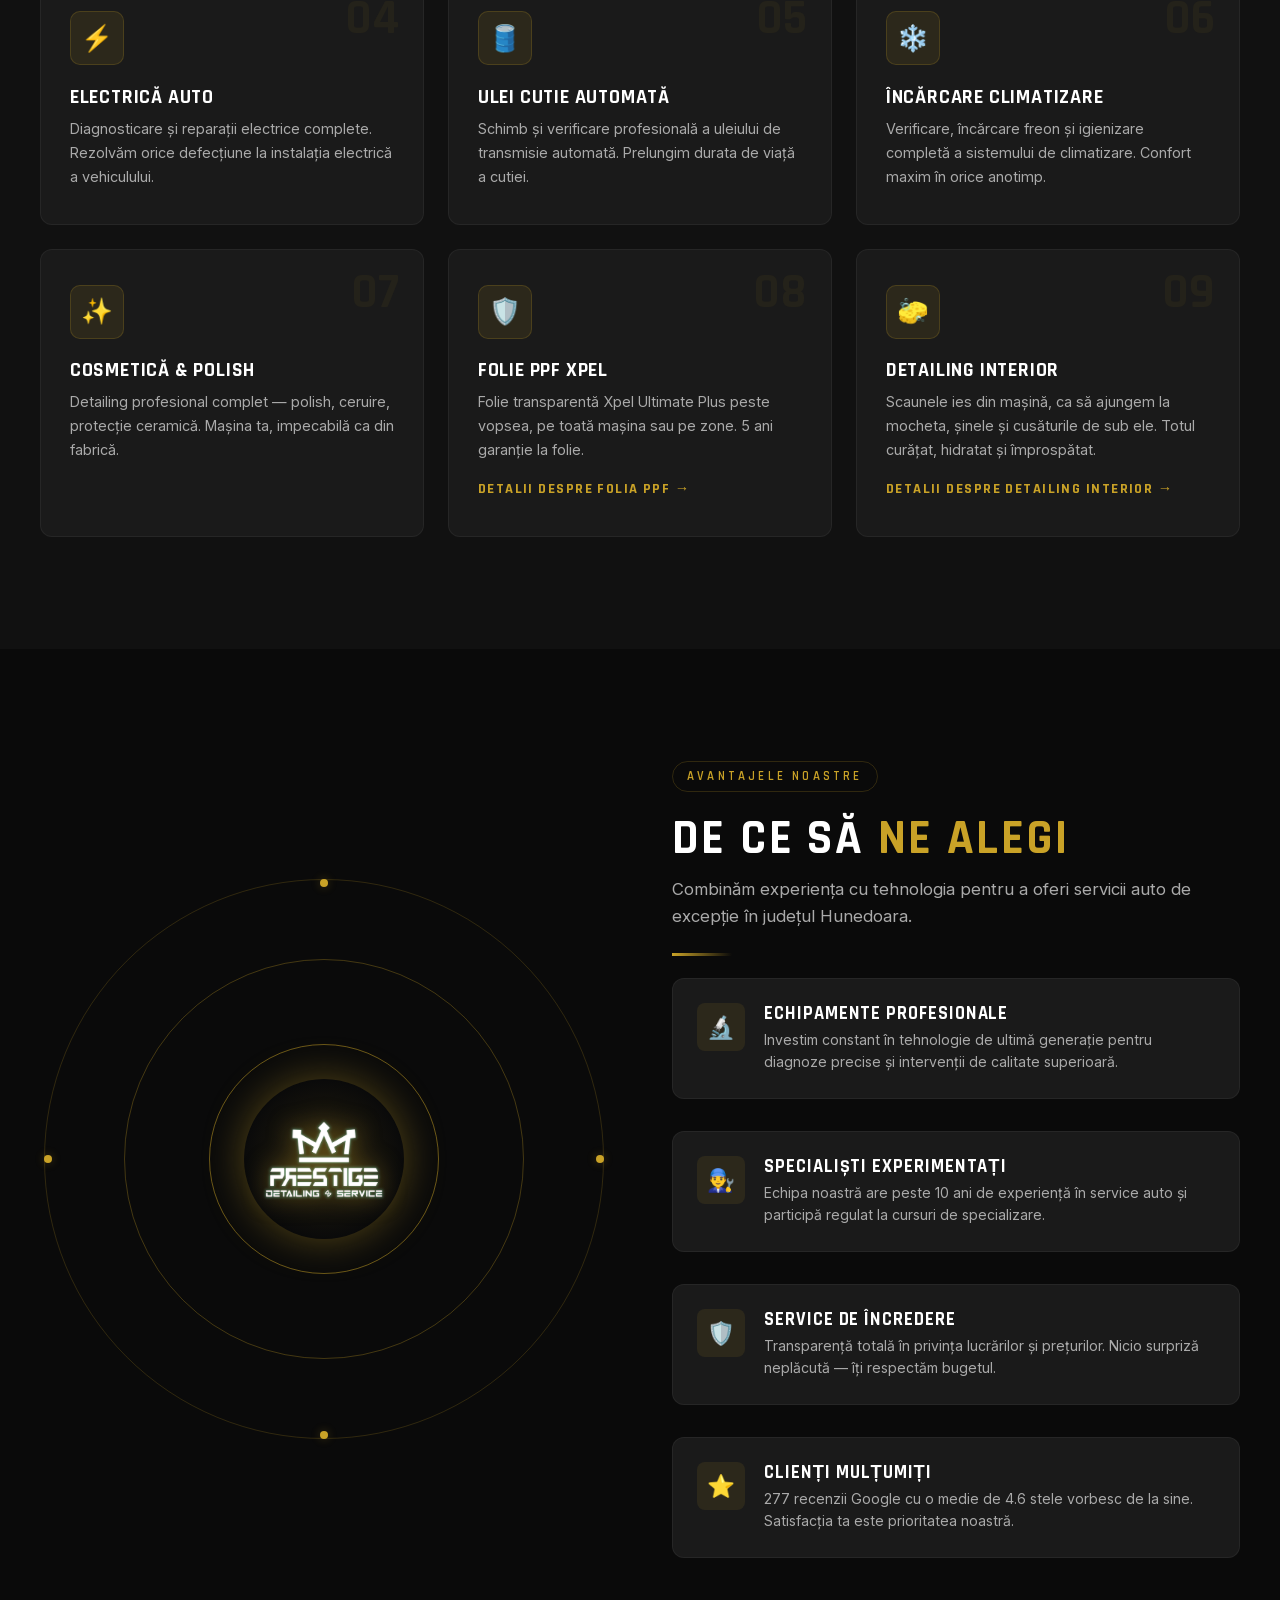
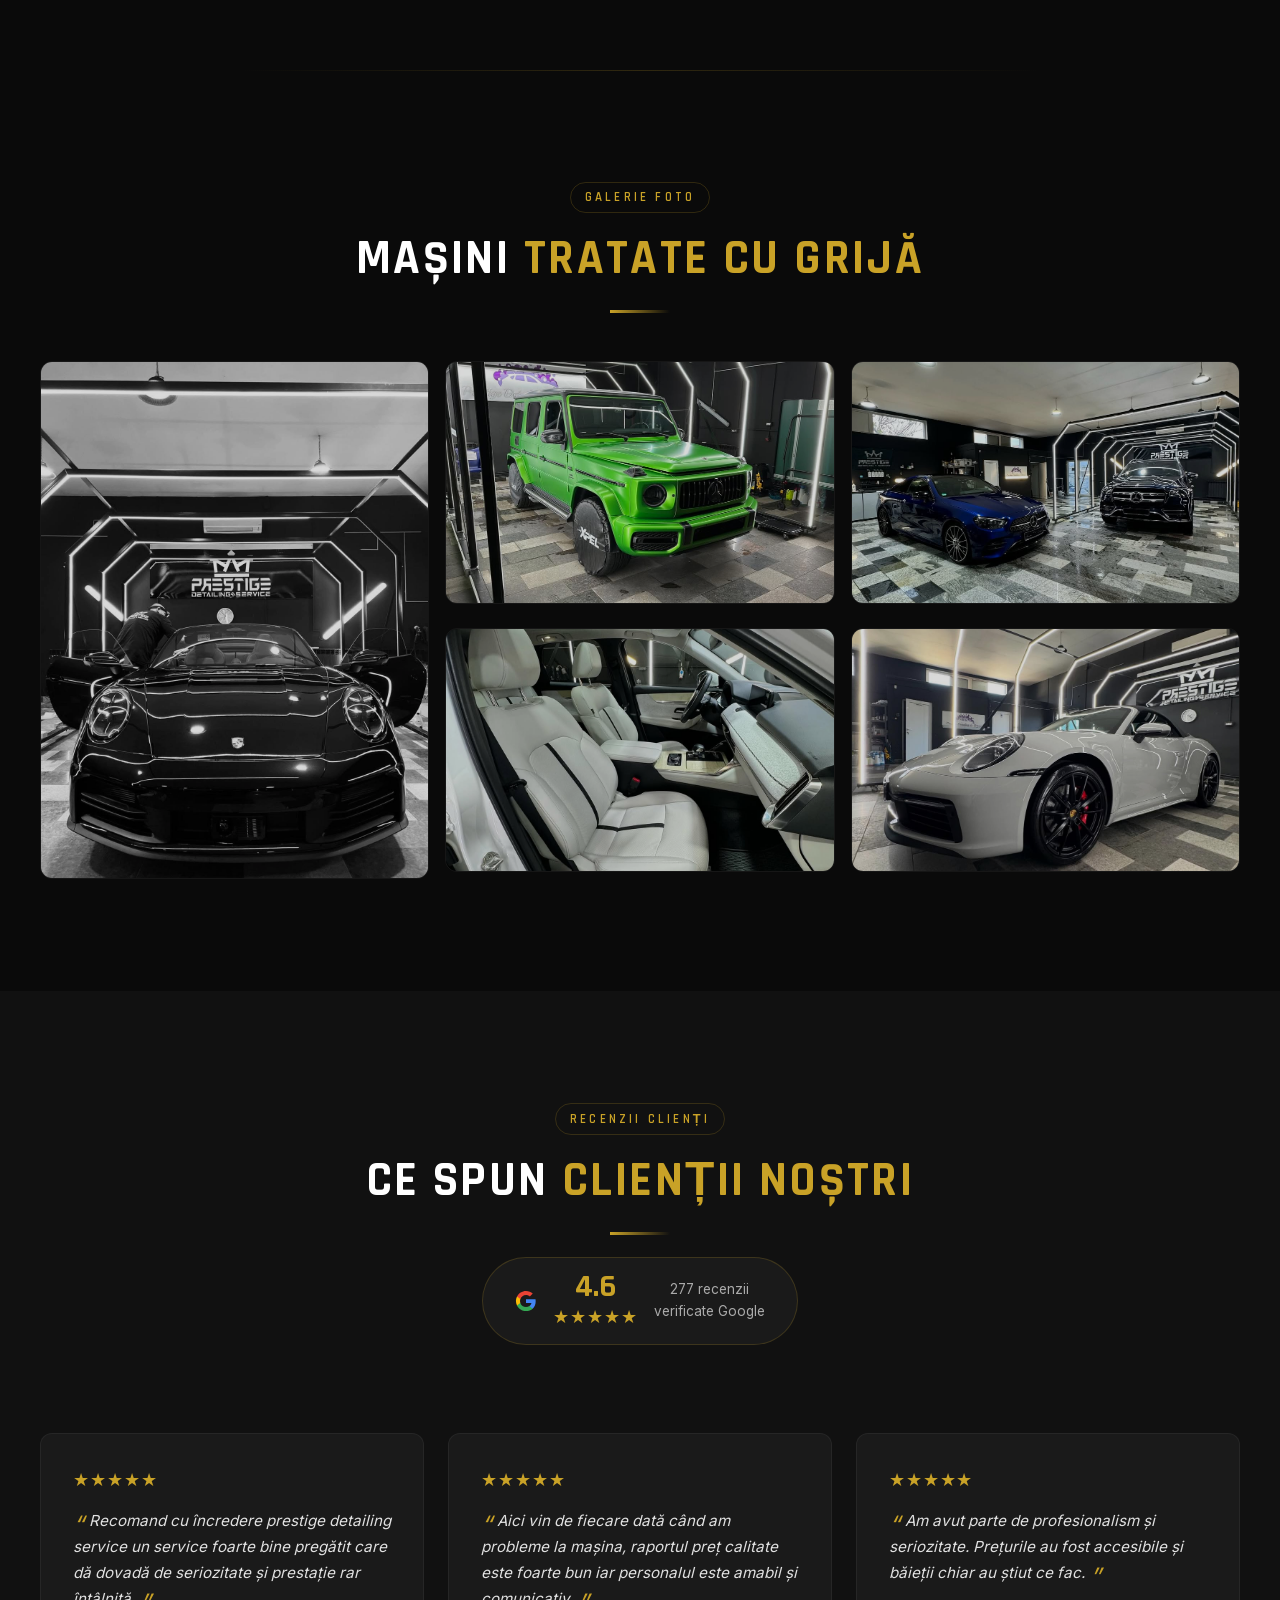
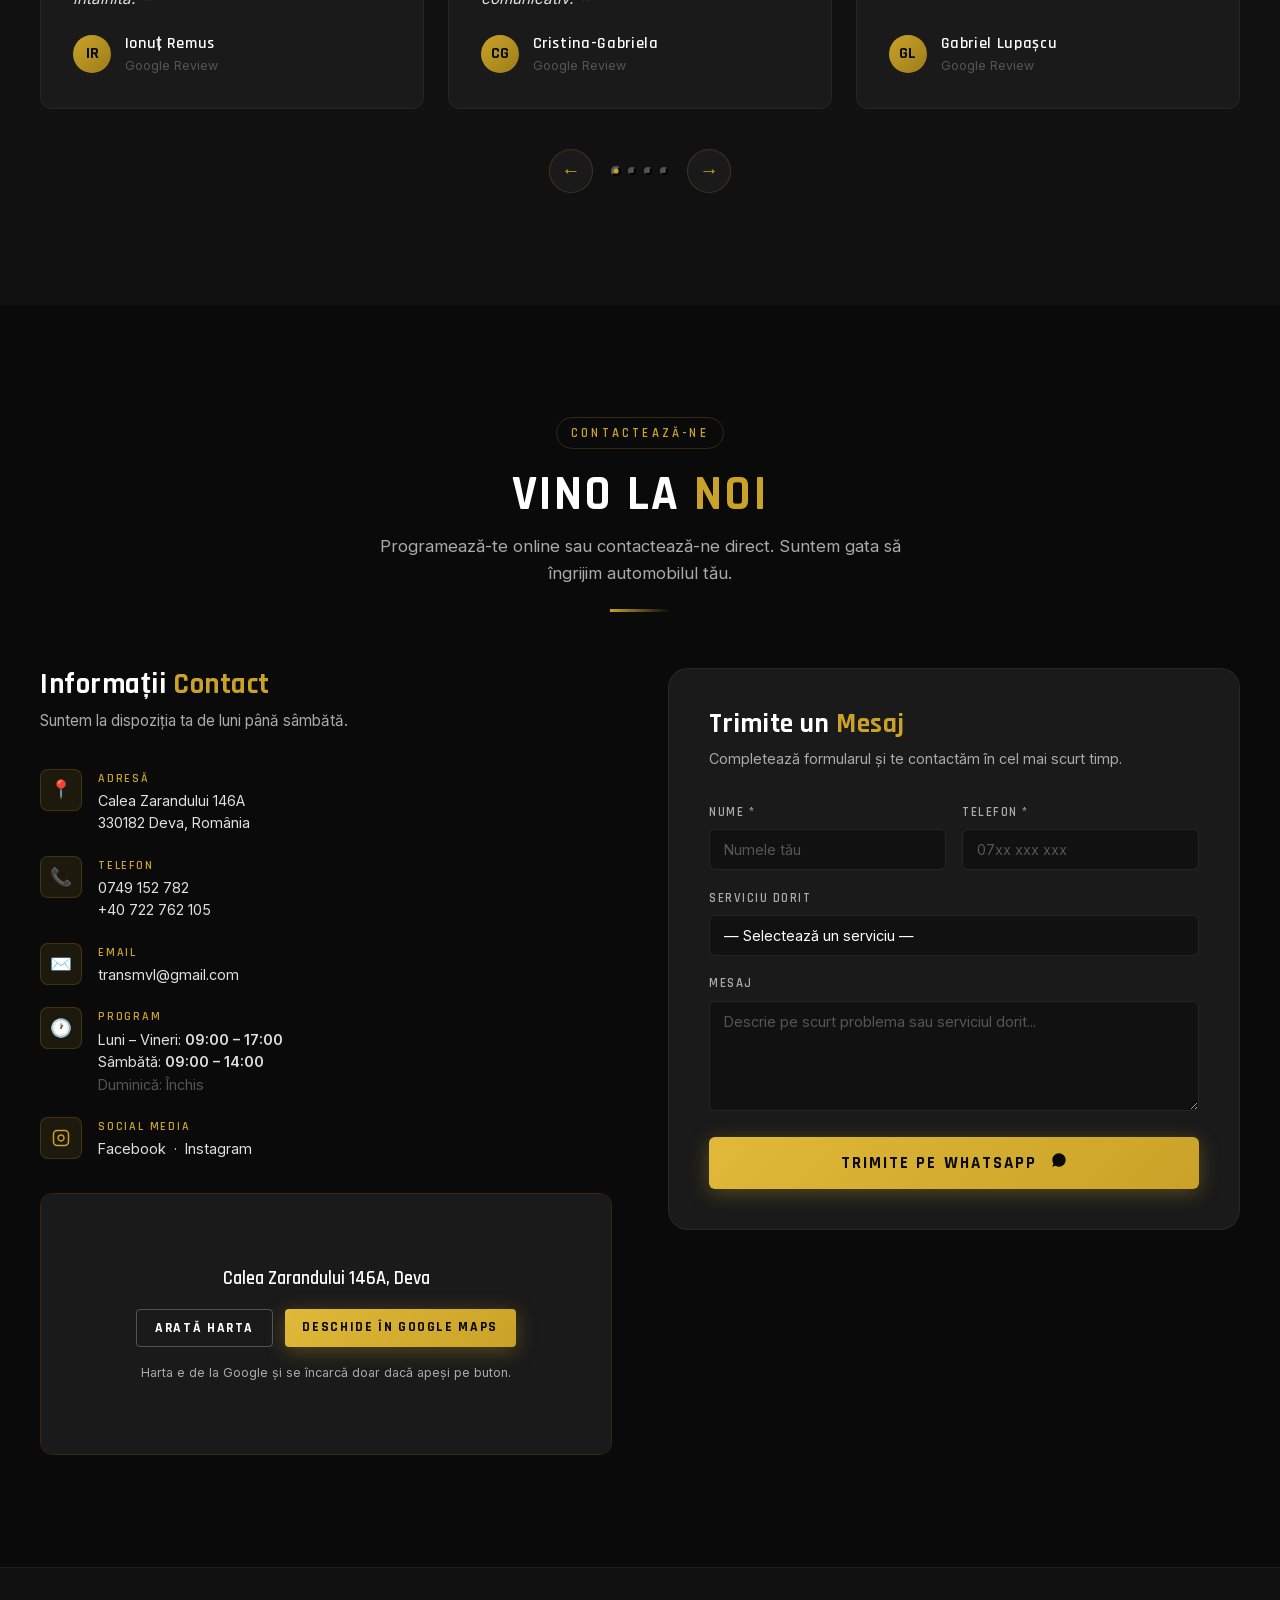
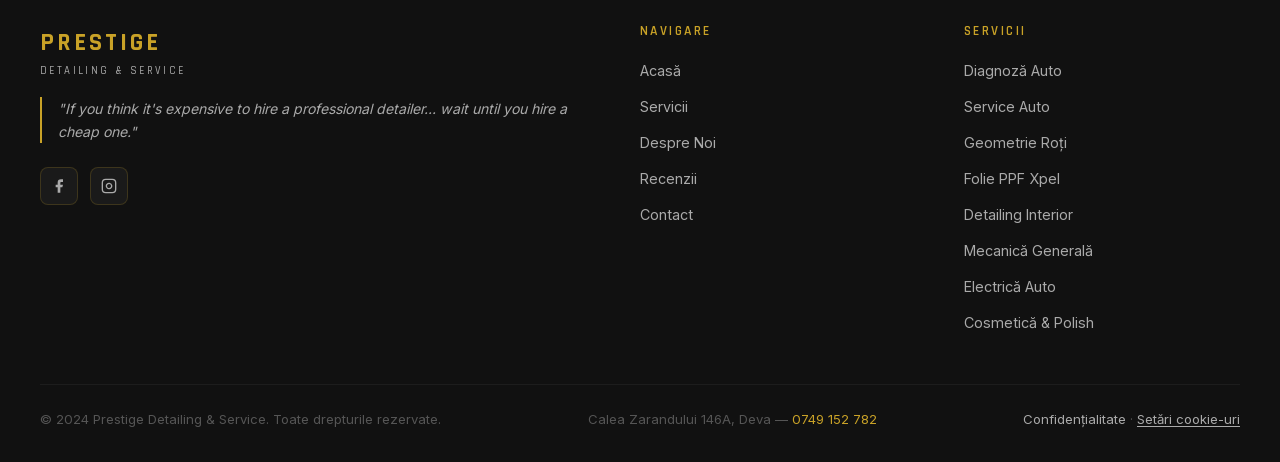
==== commit 46f57581: "Pagina Service auto, legată din cardul Mecanică Generală Pagina /servicii/service-auto/ cu lista com" ====
--- a/index.html
+++ b/index.html
@@ -1444,8 +1444,9 @@
         <article class="service-card fade-in" style="--delay:.15s">
           <span class="service-num" aria-hidden="true">03</span>
           <div class="service-icon" aria-hidden="true">🔧</div>
-          <h3 class="service-title">Mecanică Generală</h3>
-          <p class="service-desc">Reparații complete, de la schimburi de ulei la revizie generală. Lucrăm cu piese de calitate certificată.</p>
+          <h3 class="service-title"><a href="servicii/service-auto/">Mecanică Generală</a></h3>
+          <p class="service-desc">Revizii și schimb de ulei, frâne, amortizoare, distribuții și motoare. 3 luni garanție la manoperă, 1 an la piese.</p>
+          <a class="service-more" href="servicii/service-auto/">Detalii despre service &rarr;</a>
         </article>
 
         <!-- 4 -->
@@ -1903,6 +1904,7 @@
           <h5>Servicii</h5>
           <ul>
             <li><a href="#services">Diagnoză Auto</a></li>
+            <li><a href="servicii/service-auto/">Service Auto</a></li>
             <li><a href="servicii/geometrie-roti/">Geometrie Roți</a></li>
             <li><a href="servicii/folie-ppf/">Folie PPF Xpel</a></li>
             <li><a href="servicii/detailing-interior/">Detailing Interior</a></li>
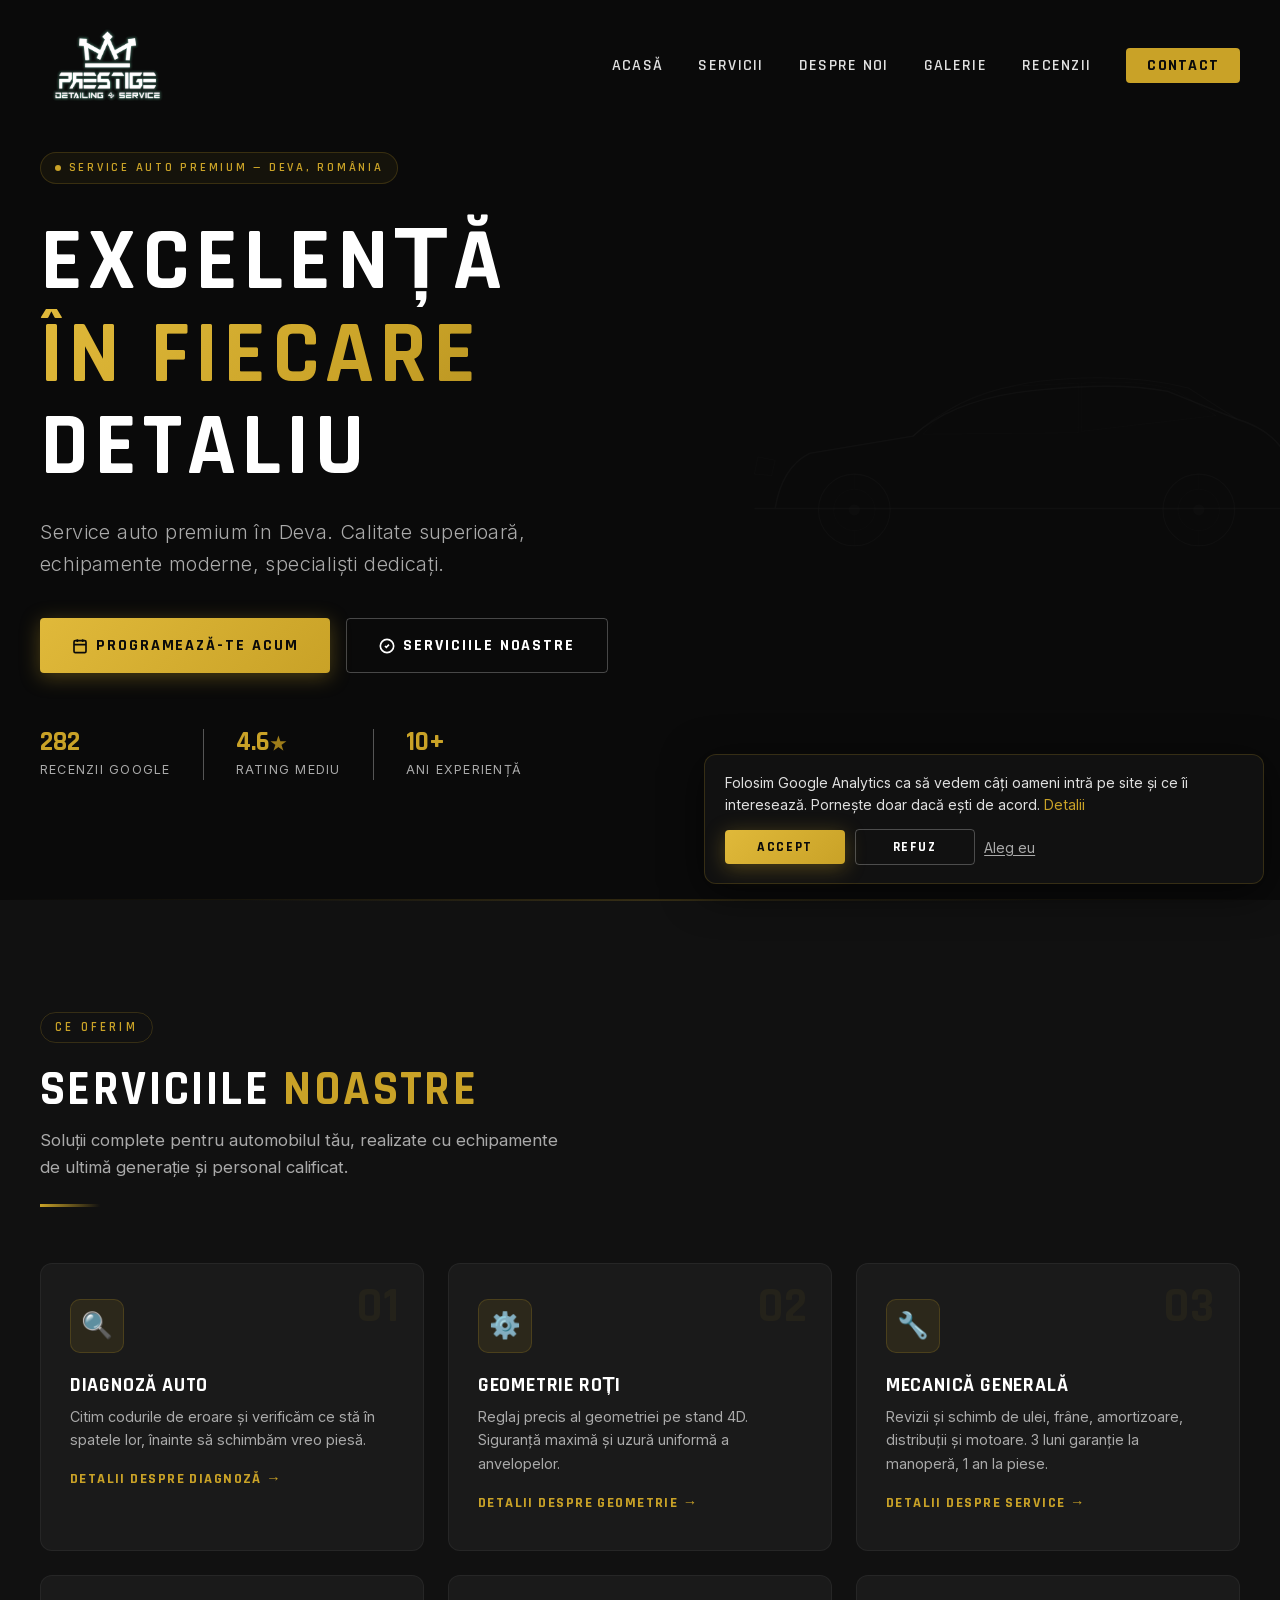
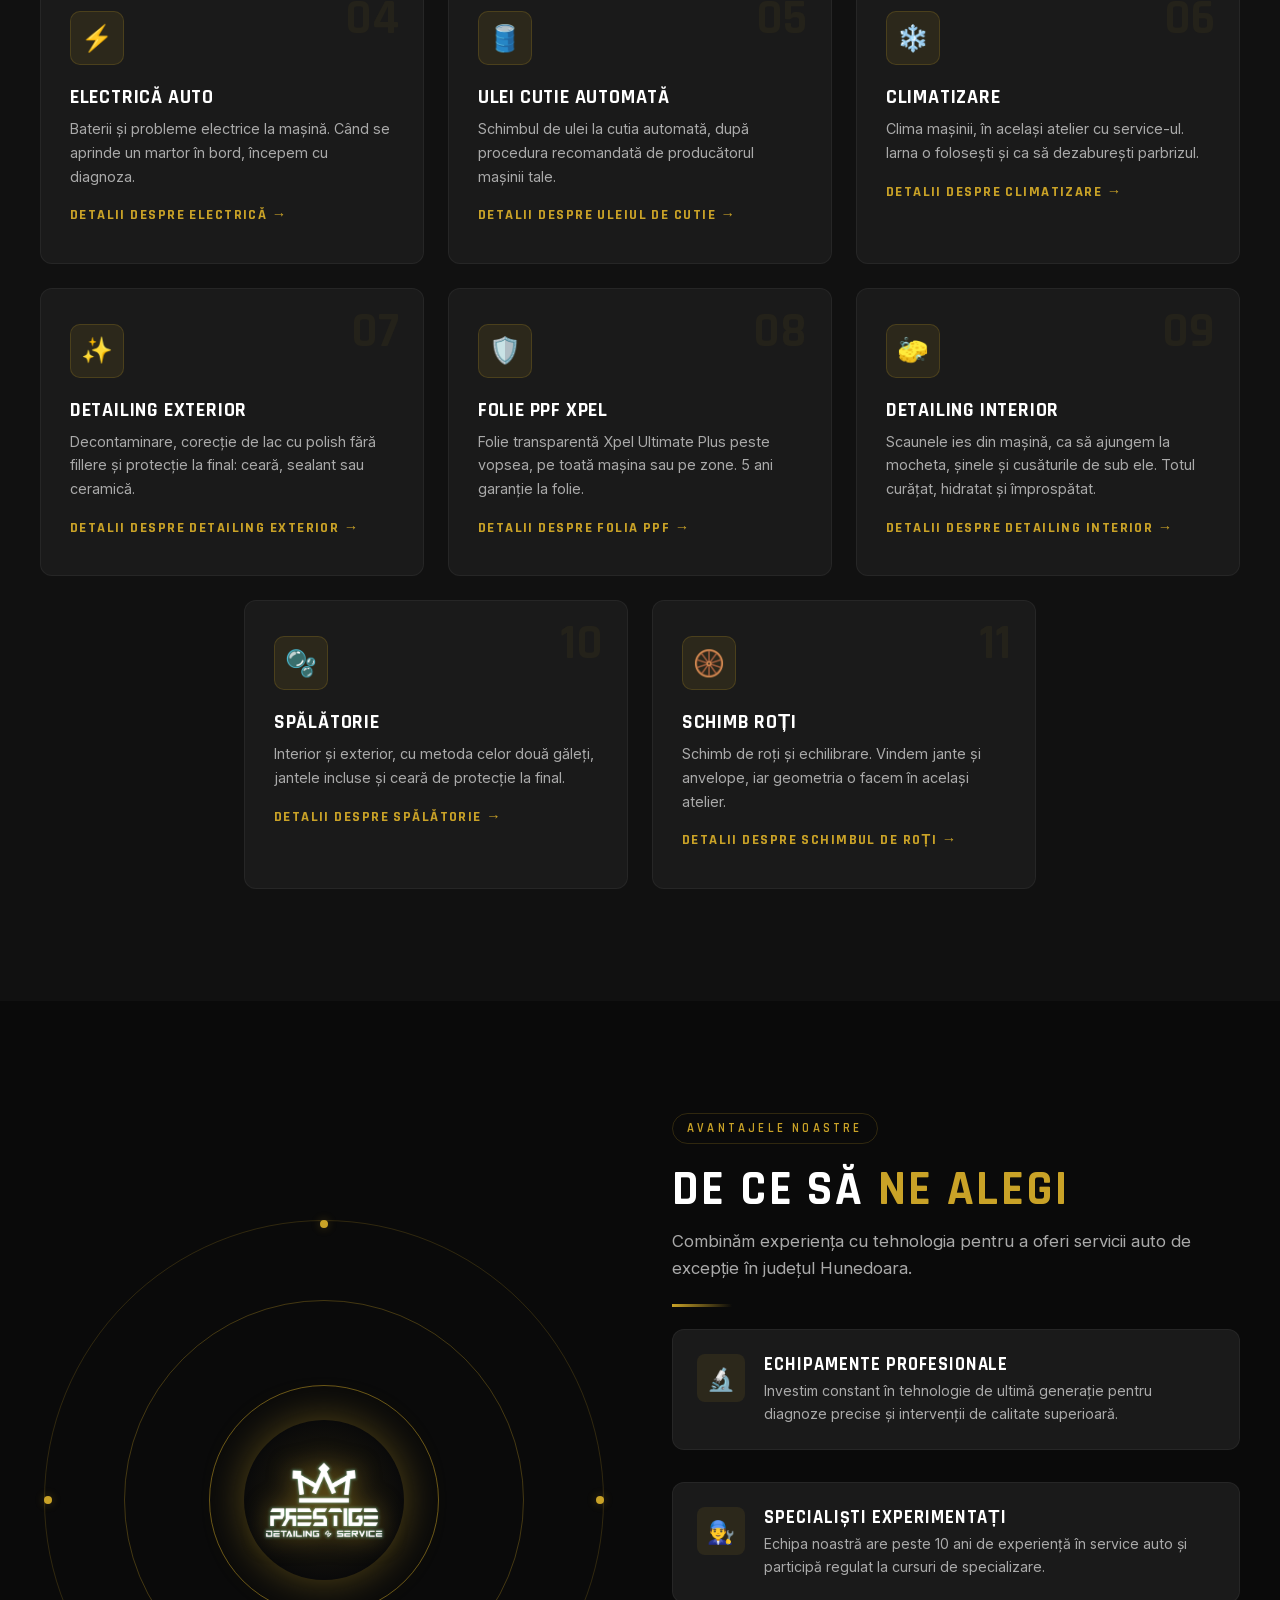
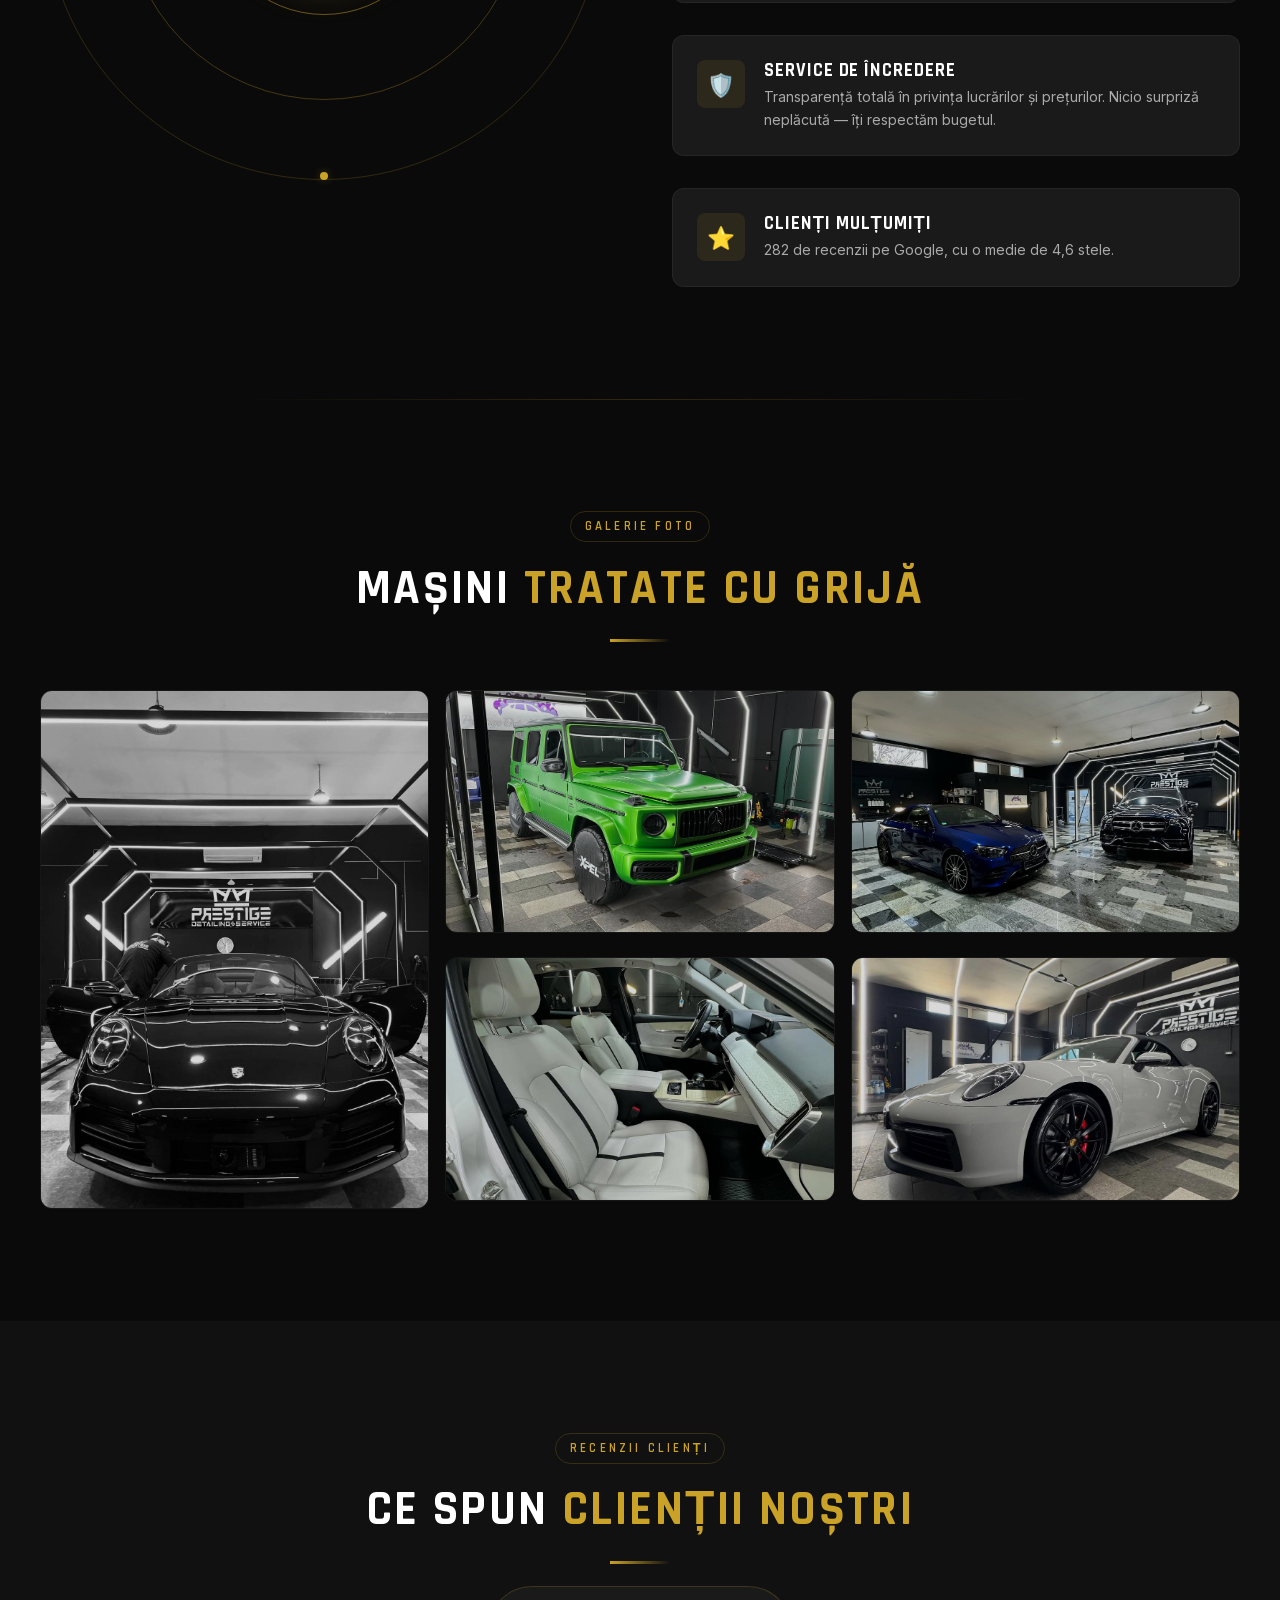
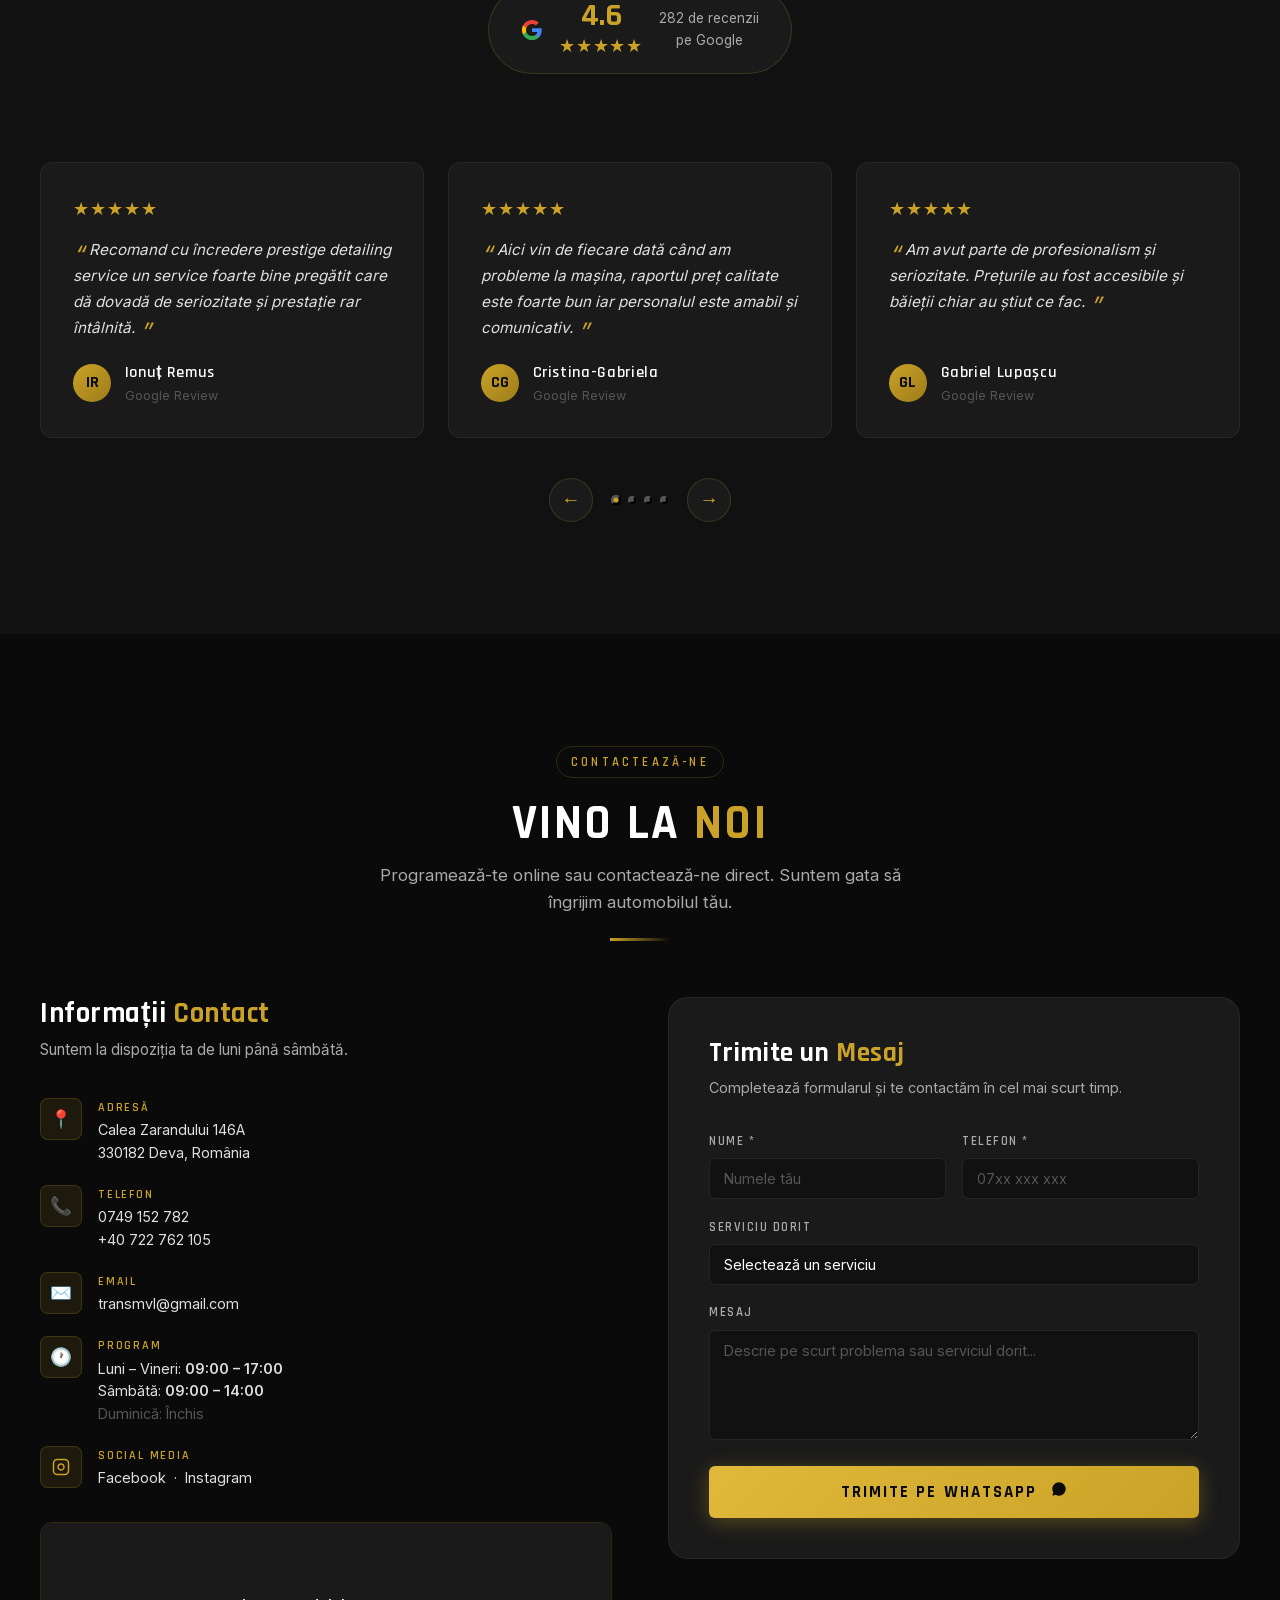
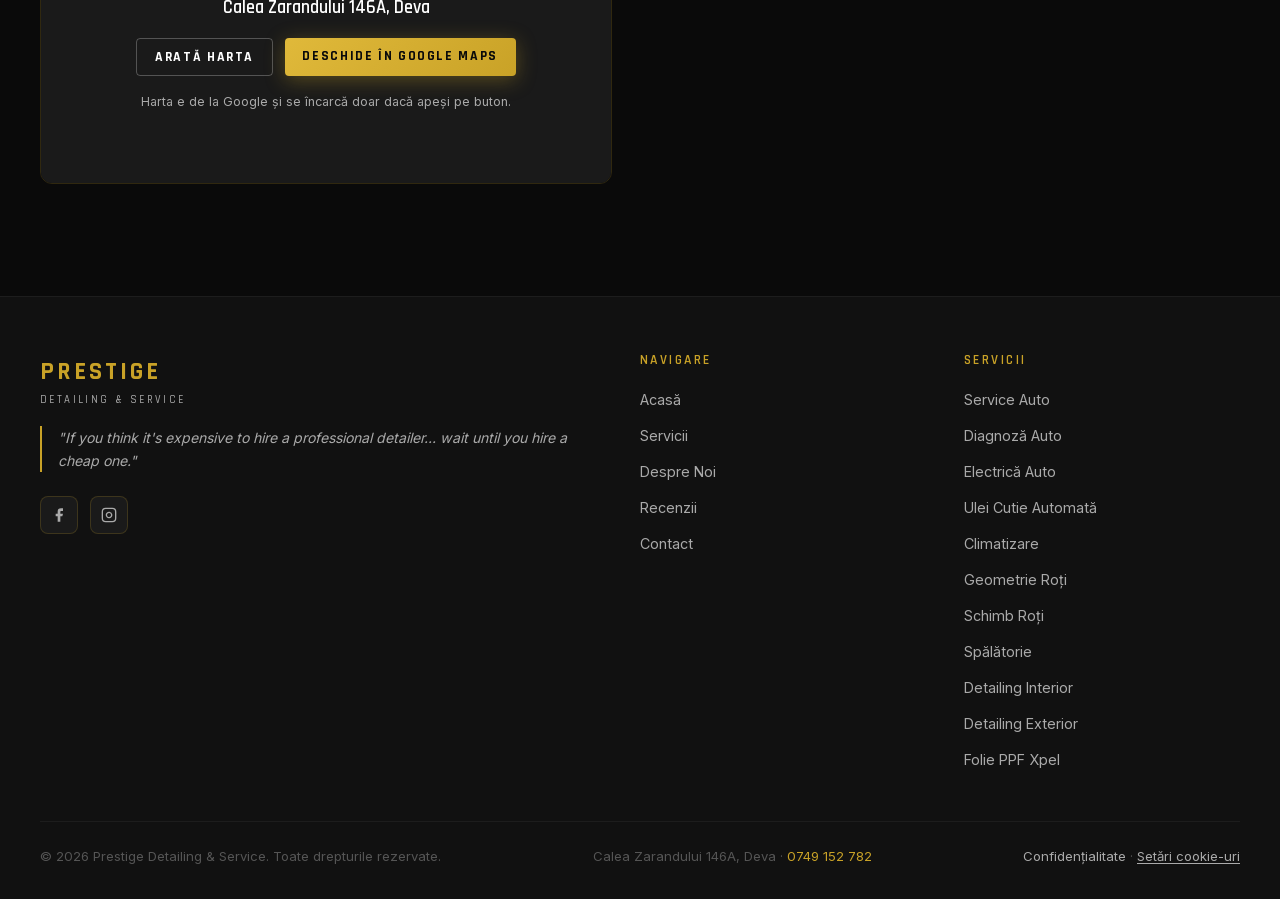
==== commit e33af6d9: "Încă 7 pagini de servicii, carduri și footere pentru toate 11 Pagini noi: electrică auto, diagnoză a" ====
--- a/index.html
+++ b/index.html
@@ -20,7 +20,7 @@
   <title>Prestige Detailing & Service | Deva</title>
   <link rel="icon" type="image/png" href="images/favicon.png" />
   <link rel="apple-touch-icon" href="images/favicon.png" />
-  <meta name="description" content="Detailing și service auto în Deva. Polish, ceruire, cosmetică interior, diagnoză și mecanică. Peste 277 clienți mulțumiți cu 4.6★ pe Google. Vino să vezi diferența." />
+  <meta name="description" content="Service auto și detailing în Deva, Calea Zarandului 146A: mecanică, diagnoză, electrică, geometrie 4D, schimb roți, spălătorie, detailing și folie PPF Xpel. 0749 152 782." />
   <link rel="canonical" href="https://prestigedetailing.ro/" />
 
   <!-- Previzualizarea linkului pe WhatsApp, Facebook, Messenger -->
@@ -607,6 +607,13 @@
     .services-grid .service-card:last-child:nth-child(3n+1) {
       grid-column: 2;
     }
+    /* Două carduri pe ultimul rând: centrate, fiecare cât un card */
+    @media (min-width: 1025px) {
+      .services-grid { grid-template-columns: repeat(6, 1fr); }
+      .services-grid .service-card { grid-column: span 2; }
+      .services-grid .service-card:last-child:nth-child(3n+1) { grid-column: 3 / span 2; }
+      .services-grid .service-card:nth-last-child(2):nth-child(3n+1) { grid-column: 2 / span 2; }
+    }
 
     .service-card {
       background: var(--bg3);
@@ -1389,7 +1396,7 @@
 
         <div class="hero-stats">
           <div class="stat-item">
-            <span class="stat-num">277</span>
+            <span class="stat-num">282</span>
             <span class="stat-lbl">Recenzii Google</span>
           </div>
           <div class="stat-divider" aria-hidden="true"></div>
@@ -1427,8 +1434,9 @@
         <article class="service-card fade-in" style="--delay:.05s">
           <span class="service-num" aria-hidden="true">01</span>
           <div class="service-icon" aria-hidden="true">🔍</div>
-          <h3 class="service-title">Diagnoză Auto</h3>
-          <p class="service-desc">Verificare electronică avansată cu echipamente OBD profesionale. Identificăm orice problemă rapid și precis.</p>
+          <h3 class="service-title"><a href="servicii/diagnoza-auto/">Diagnoză Auto</a></h3>
+          <p class="service-desc">Citim codurile de eroare și verificăm ce stă în spatele lor, înainte să schimbăm vreo piesă.</p>
+          <a class="service-more" href="servicii/diagnoza-auto/">Detalii despre diagnoză &rarr;</a>
         </article>
 
         <!-- 2 -->
@@ -1453,32 +1461,36 @@
         <article class="service-card fade-in" style="--delay:.20s">
           <span class="service-num" aria-hidden="true">04</span>
           <div class="service-icon" aria-hidden="true">⚡</div>
-          <h3 class="service-title">Electrică Auto</h3>
-          <p class="service-desc">Diagnosticare și reparații electrice complete. Rezolvăm orice defecțiune la instalația electrică a vehiculului.</p>
+          <h3 class="service-title"><a href="servicii/electrica-auto/">Electrică Auto</a></h3>
+          <p class="service-desc">Baterii și probleme electrice la mașină. Când se aprinde un martor în bord, începem cu diagnoza.</p>
+          <a class="service-more" href="servicii/electrica-auto/">Detalii despre electrică &rarr;</a>
         </article>
 
         <!-- 5 -->
         <article class="service-card fade-in" style="--delay:.25s">
           <span class="service-num" aria-hidden="true">05</span>
           <div class="service-icon" aria-hidden="true">🛢️</div>
-          <h3 class="service-title">Ulei Cutie Automată</h3>
-          <p class="service-desc">Schimb și verificare profesională a uleiului de transmisie automată. Prelungim durata de viață a cutiei.</p>
+          <h3 class="service-title"><a href="servicii/ulei-cutie-automata/">Ulei Cutie Automată</a></h3>
+          <p class="service-desc">Schimbul de ulei la cutia automată, după procedura recomandată de producătorul mașinii tale.</p>
+          <a class="service-more" href="servicii/ulei-cutie-automata/">Detalii despre uleiul de cutie &rarr;</a>
         </article>
 
         <!-- 6 -->
         <article class="service-card fade-in" style="--delay:.30s">
           <span class="service-num" aria-hidden="true">06</span>
           <div class="service-icon" aria-hidden="true">❄️</div>
-          <h3 class="service-title">Încărcare Climatizare</h3>
-          <p class="service-desc">Verificare, încărcare freon și igienizare completă a sistemului de climatizare. Confort maxim în orice anotimp.</p>
+          <h3 class="service-title"><a href="servicii/climatizare/">Climatizare</a></h3>
+          <p class="service-desc">Clima mașinii, în același atelier cu service-ul. Iarna o folosești și ca să dezaburești parbrizul.</p>
+          <a class="service-more" href="servicii/climatizare/">Detalii despre climatizare &rarr;</a>
         </article>
 
         <!-- 7 – centered last -->
         <article class="service-card fade-in" style="--delay:.35s">
           <span class="service-num" aria-hidden="true">07</span>
           <div class="service-icon" aria-hidden="true">✨</div>
-          <h3 class="service-title">Cosmetică & Polish</h3>
-          <p class="service-desc">Detailing profesional complet — polish, ceruire, protecție ceramică. Mașina ta, impecabilă ca din fabrică.</p>
+          <h3 class="service-title"><a href="servicii/detailing-exterior/">Detailing Exterior</a></h3>
+          <p class="service-desc">Decontaminare, corecție de lac cu polish fără fillere și protecție la final: ceară, sealant sau ceramică.</p>
+          <a class="service-more" href="servicii/detailing-exterior/">Detalii despre detailing exterior &rarr;</a>
         </article>
 
         <!-- 8 -->
@@ -1497,6 +1509,24 @@
           <h3 class="service-title"><a href="servicii/detailing-interior/">Detailing Interior</a></h3>
           <p class="service-desc">Scaunele ies din mașină, ca să ajungem la mocheta, șinele și cusăturile de sub ele. Totul curățat, hidratat și împrospătat.</p>
           <a class="service-more" href="servicii/detailing-interior/">Detalii despre detailing interior &rarr;</a>
+        </article>
+
+        <!-- 10 -->
+        <article class="service-card fade-in" style="--delay:.50s">
+          <span class="service-num" aria-hidden="true">10</span>
+          <div class="service-icon" aria-hidden="true">🫧</div>
+          <h3 class="service-title"><a href="servicii/spalatorie/">Spălătorie</a></h3>
+          <p class="service-desc">Interior și exterior, cu metoda celor două găleți, jantele incluse și ceară de protecție la final.</p>
+          <a class="service-more" href="servicii/spalatorie/">Detalii despre spălătorie &rarr;</a>
+        </article>
+
+        <!-- 11 -->
+        <article class="service-card fade-in" style="--delay:.55s">
+          <span class="service-num" aria-hidden="true">11</span>
+          <div class="service-icon" aria-hidden="true">🛞</div>
+          <h3 class="service-title"><a href="servicii/schimb-roti/">Schimb Roți</a></h3>
+          <p class="service-desc">Schimb de roți și echilibrare. Vindem jante și anvelope, iar geometria o facem în același atelier.</p>
+          <a class="service-more" href="servicii/schimb-roti/">Detalii despre schimbul de roți &rarr;</a>
         </article>
 
       </div>
@@ -1559,7 +1589,7 @@
               <div class="why-icon" aria-hidden="true">⭐</div>
               <div class="why-text">
                 <h4>Clienți Mulțumiți</h4>
-                <p>277 recenzii Google cu o medie de 4.6 stele vorbesc de la sine. Satisfacția ta este prioritatea noastră.</p>
+                <p>282 de recenzii pe Google, cu o medie de 4,6 stele.</p>
               </div>
             </div>
 
@@ -1628,13 +1658,13 @@
         <span class="section-label">Recenzii Clienți</span>
         <h2 class="section-title" id="rev-title">Ce Spun <span class="gold">Clienții Noștri</span></h2>
         <div class="divider" style="margin-inline:auto" aria-hidden="true"></div>
-        <div class="google-badge" role="img" aria-label="Rating Google: 4.6 din 5, 277 recenzii">
+        <div class="google-badge" role="img" aria-label="Rating Google: 4,6 din 5, 282 de recenzii">
           <svg width="22" height="22" viewBox="0 0 24 24" aria-hidden="true"><path fill="#4285F4" d="M22.56 12.25c0-.78-.07-1.53-.2-2.25H12v4.26h5.92c-.26 1.37-1.04 2.53-2.21 3.31v2.77h3.57c2.08-1.92 3.28-4.74 3.28-8.09z"/><path fill="#34A853" d="M12 23c2.97 0 5.46-.98 7.28-2.66l-3.57-2.77c-.98.66-2.23 1.06-3.71 1.06-2.86 0-5.29-1.93-6.16-4.53H2.18v2.84C3.99 20.53 7.7 23 12 23z"/><path fill="#FBBC05" d="M5.84 14.09c-.22-.66-.35-1.36-.35-2.09s.13-1.43.35-2.09V7.07H2.18C1.43 8.55 1 10.22 1 12s.43 3.45 1.18 4.93l2.85-2.22.81-.62z"/><path fill="#EA4335" d="M12 5.38c1.62 0 3.06.56 4.21 1.64l3.15-3.15C17.45 2.09 14.97 1 12 1 7.7 1 3.99 3.47 2.18 7.07l3.66 2.84c.87-2.6 3.3-4.53 6.16-4.53z"/></svg>
           <div>
             <div class="gb-score">4.6</div>
             <div class="gb-stars">★★★★★</div>
           </div>
-          <div class="gb-count">277 recenzii<br>verificate Google</div>
+          <div class="gb-count">282 de recenzii<br>pe Google</div>
         </div>
       </div>
 
@@ -1834,14 +1864,18 @@
             <div class="form-group">
               <label for="f-service">Serviciu dorit</label>
               <select id="f-service" name="service">
-                <option value="">— Selectează un serviciu —</option>
-                <option value="diagnoza">Diagnoză Auto</option>
-                <option value="geometrie">Geometrie Roți</option>
-                <option value="mecanica">Mecanică Generală</option>
-                <option value="electrica">Electrică Auto</option>
-                <option value="ulei-cutie">Ulei Cutie Automată</option>
-                <option value="climatizare">Încărcare Climatizare</option>
-                <option value="cosmetica">Cosmetică &amp; Polish</option>
+                <option value="">Selectează un serviciu</option>
+                <option value="mecanica">Service auto (mecanică)</option>
+                <option value="diagnoza">Diagnoză auto</option>
+                <option value="electrica">Electrică auto</option>
+                <option value="ulei-cutie">Ulei cutie automată</option>
+                <option value="climatizare">Climatizare</option>
+                <option value="geometrie">Geometrie roți</option>
+                <option value="schimb-roti">Schimb roți</option>
+                <option value="spalatorie">Spălătorie</option>
+                <option value="detailing-interior">Detailing interior</option>
+                <option value="cosmetica">Detailing exterior</option>
+                <option value="ppf">Folie PPF Xpel</option>
                 <option value="altul">Altul</option>
               </select>
             </div>
@@ -1903,22 +1937,25 @@
         <div class="footer-col">
           <h5>Servicii</h5>
           <ul>
-            <li><a href="#services">Diagnoză Auto</a></li>
             <li><a href="servicii/service-auto/">Service Auto</a></li>
+            <li><a href="servicii/diagnoza-auto/">Diagnoză Auto</a></li>
+            <li><a href="servicii/electrica-auto/">Electrică Auto</a></li>
+            <li><a href="servicii/ulei-cutie-automata/">Ulei Cutie Automată</a></li>
+            <li><a href="servicii/climatizare/">Climatizare</a></li>
             <li><a href="servicii/geometrie-roti/">Geometrie Roți</a></li>
+            <li><a href="servicii/schimb-roti/">Schimb Roți</a></li>
+            <li><a href="servicii/spalatorie/">Spălătorie</a></li>
+            <li><a href="servicii/detailing-interior/">Detailing Interior</a></li>
+            <li><a href="servicii/detailing-exterior/">Detailing Exterior</a></li>
             <li><a href="servicii/folie-ppf/">Folie PPF Xpel</a></li>
-            <li><a href="servicii/detailing-interior/">Detailing Interior</a></li>
-            <li><a href="#services">Mecanică Generală</a></li>
-            <li><a href="#services">Electrică Auto</a></li>
-            <li><a href="#services">Cosmetică &amp; Polish</a></li>
           </ul>
         </div>
 
       </div>
 
       <div class="footer-bottom">
-        <p>&copy; 2024 Prestige Detailing &amp; Service. Toate drepturile rezervate.</p>
-        <p>Calea Zarandului 146A, Deva &mdash; <a href="tel:0749152782">0749 152 782</a></p>
+        <p>&copy; 2026 Prestige Detailing &amp; Service. Toate drepturile rezervate.</p>
+        <p>Calea Zarandului 146A, Deva &middot; <a href="tel:0749152782">0749 152 782</a></p>
         <p class="footer-legal"><a href="confidentialitate.html">Confidențialitate</a> &middot; <button type="button" class="link-btn" id="cookieSettings">Setări cookie-uri</button></p>
       </div>
     </div>
@@ -2142,10 +2179,12 @@
         }
 
         // Build mailto link as fallback
-        var service = document.getElementById('f-service').value;
+        var sel     = document.getElementById('f-service');
+        var service = sel.value;
+        var serviceName = service ? sel.options[sel.selectedIndex].text : '';
         var msg     = document.getElementById('f-msg').value.trim();
         var body = 'Bună ziua! Mă numesc ' + name + ', numărul meu de telefon este ' + phone + '.'
-                 + (service ? ' Doresc serviciul: ' + service + '.' : '')
+                 + (service ? ' Doresc serviciul: ' + serviceName + '.' : '')
                  + (msg ? ' ' + msg : '');
         // Doar serviciul ales ajunge în statistici; numele și telefonul nu se trimit niciodată
         if (window.prdTrack) window.prdTrack('formular_whatsapp', { serviciu: service || 'nespecificat' });
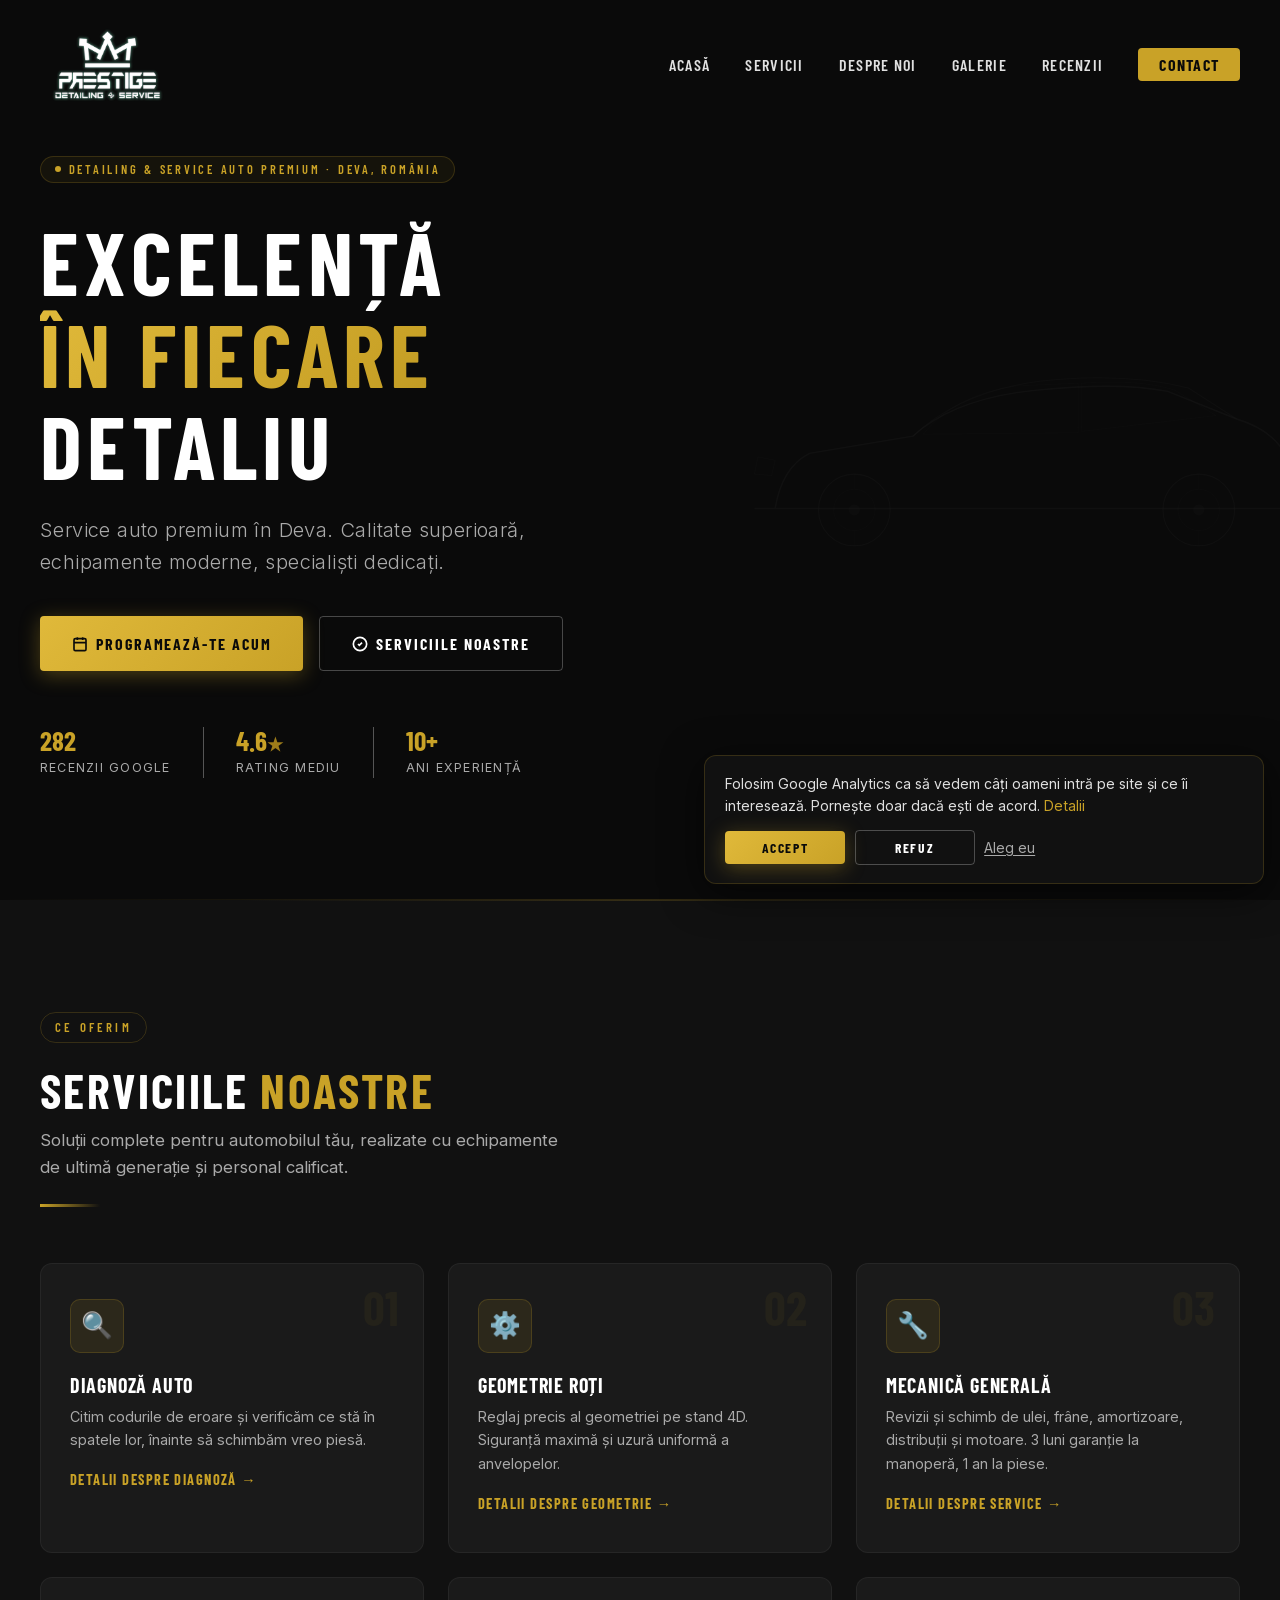
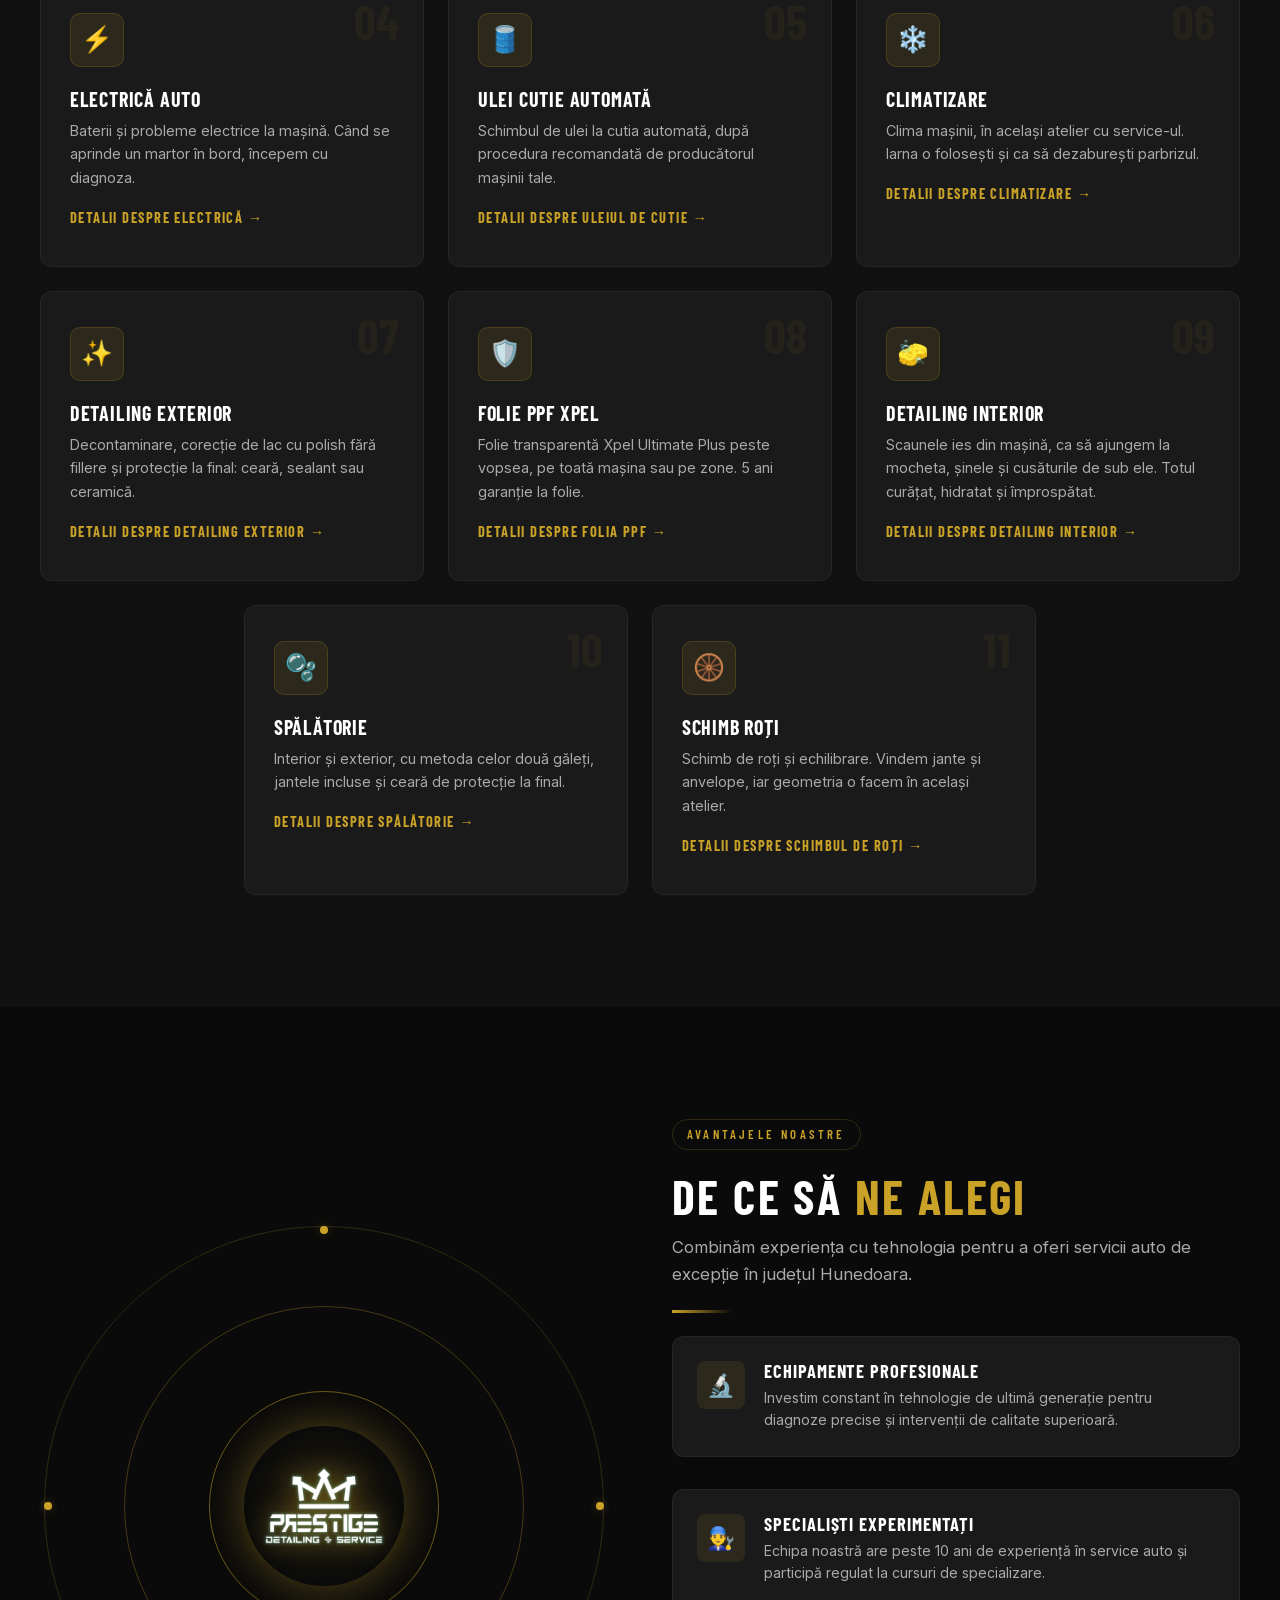
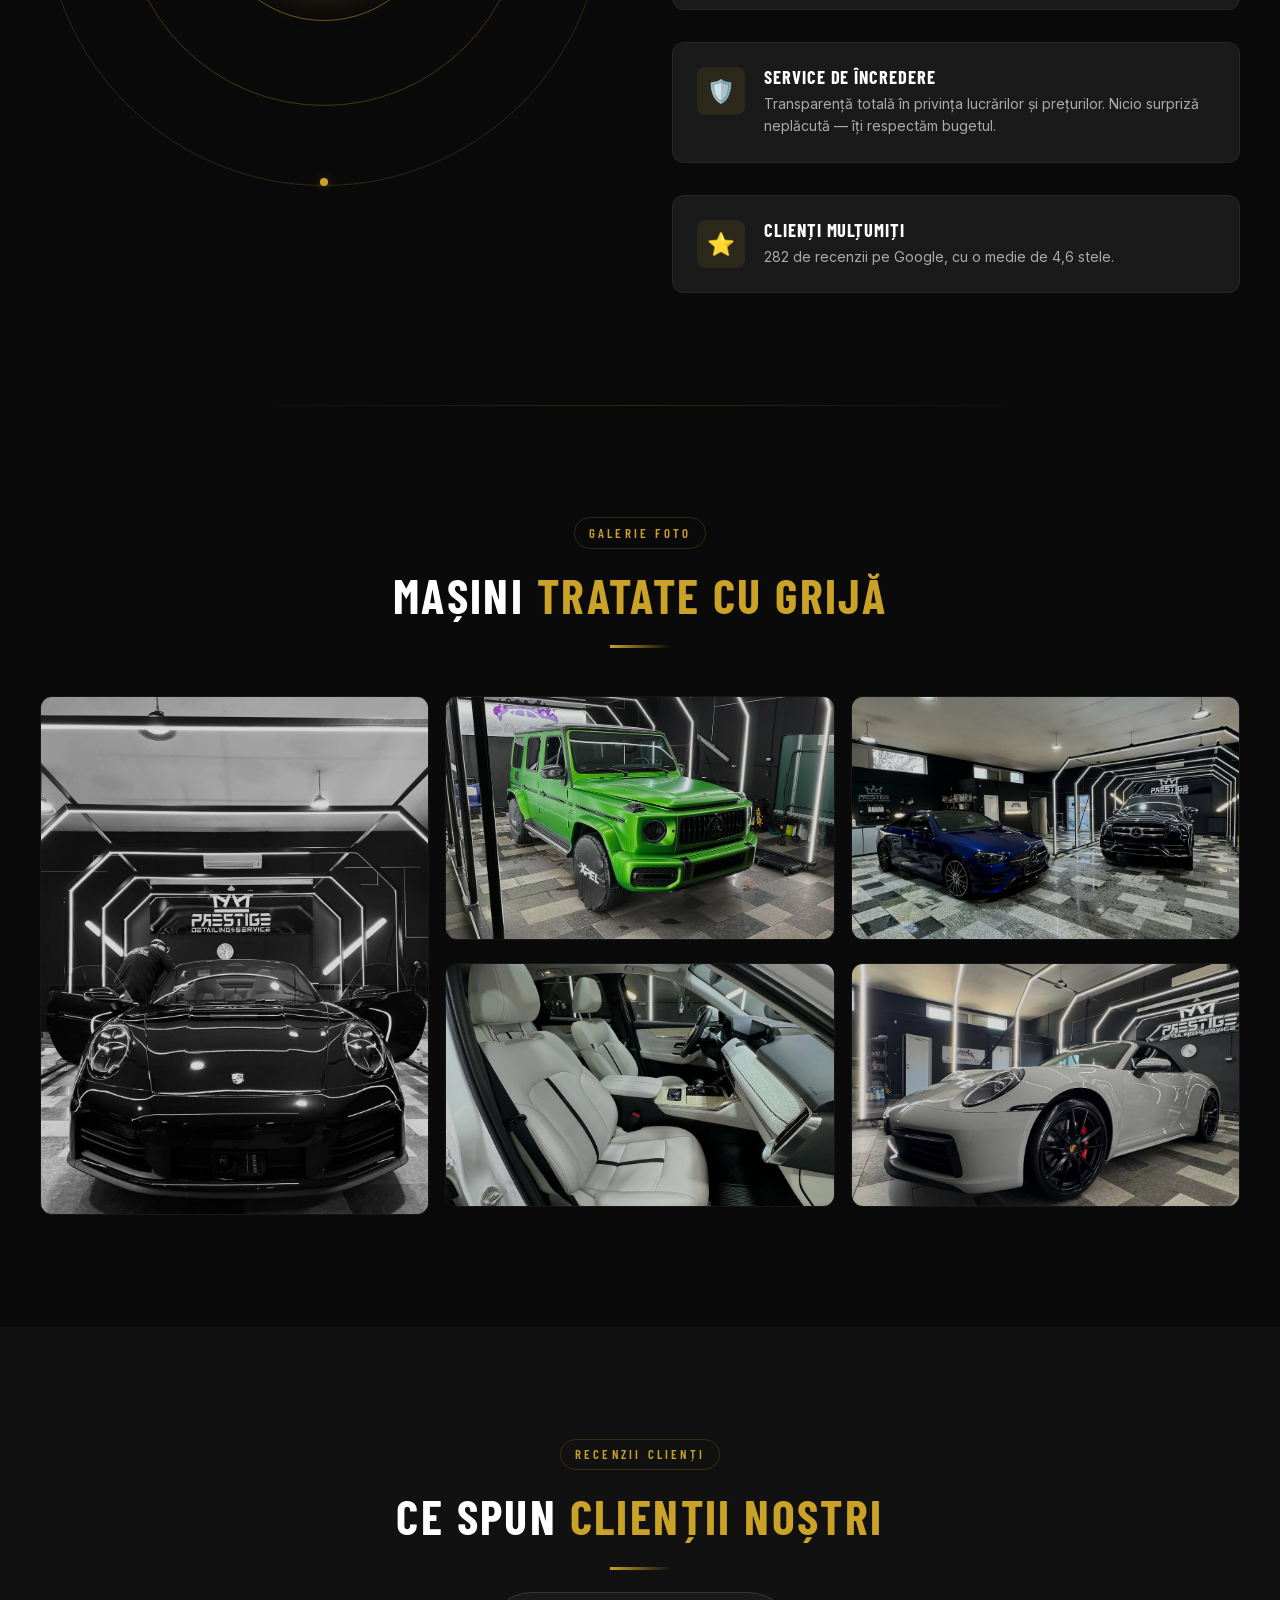
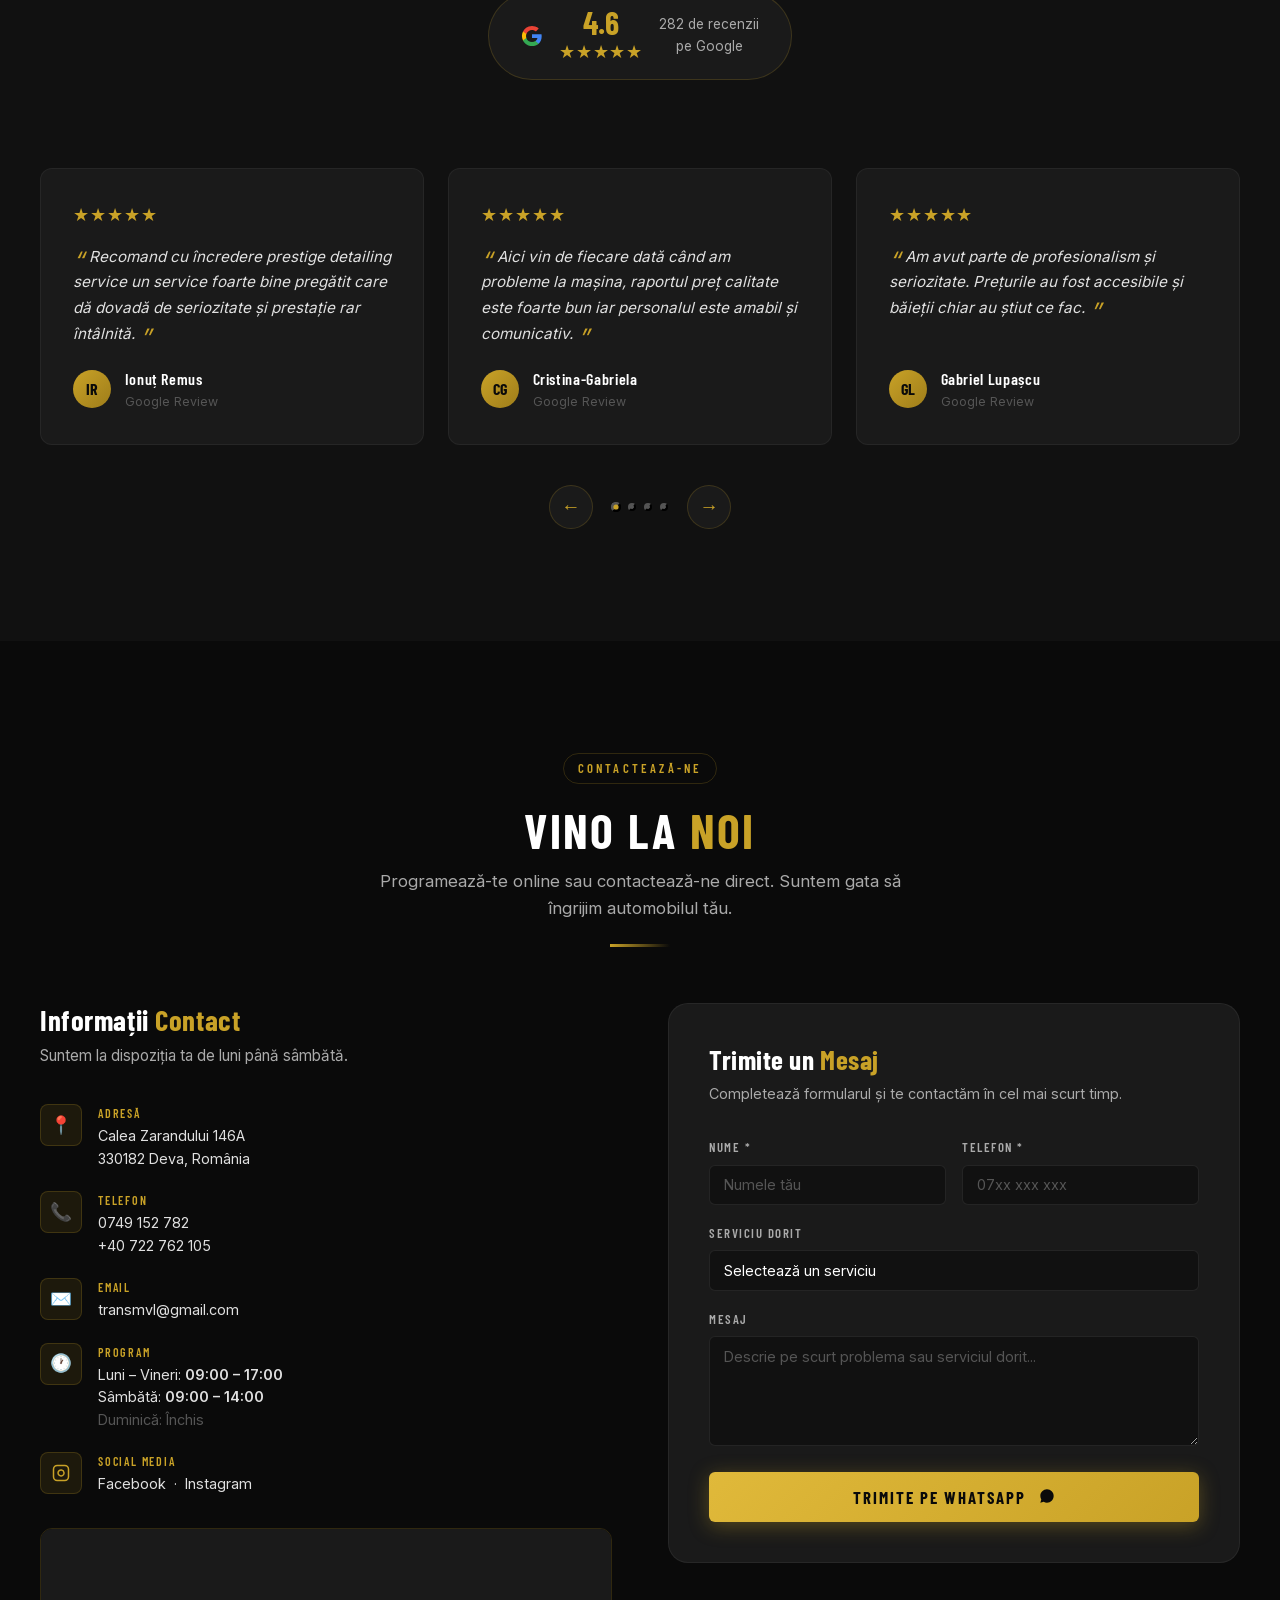
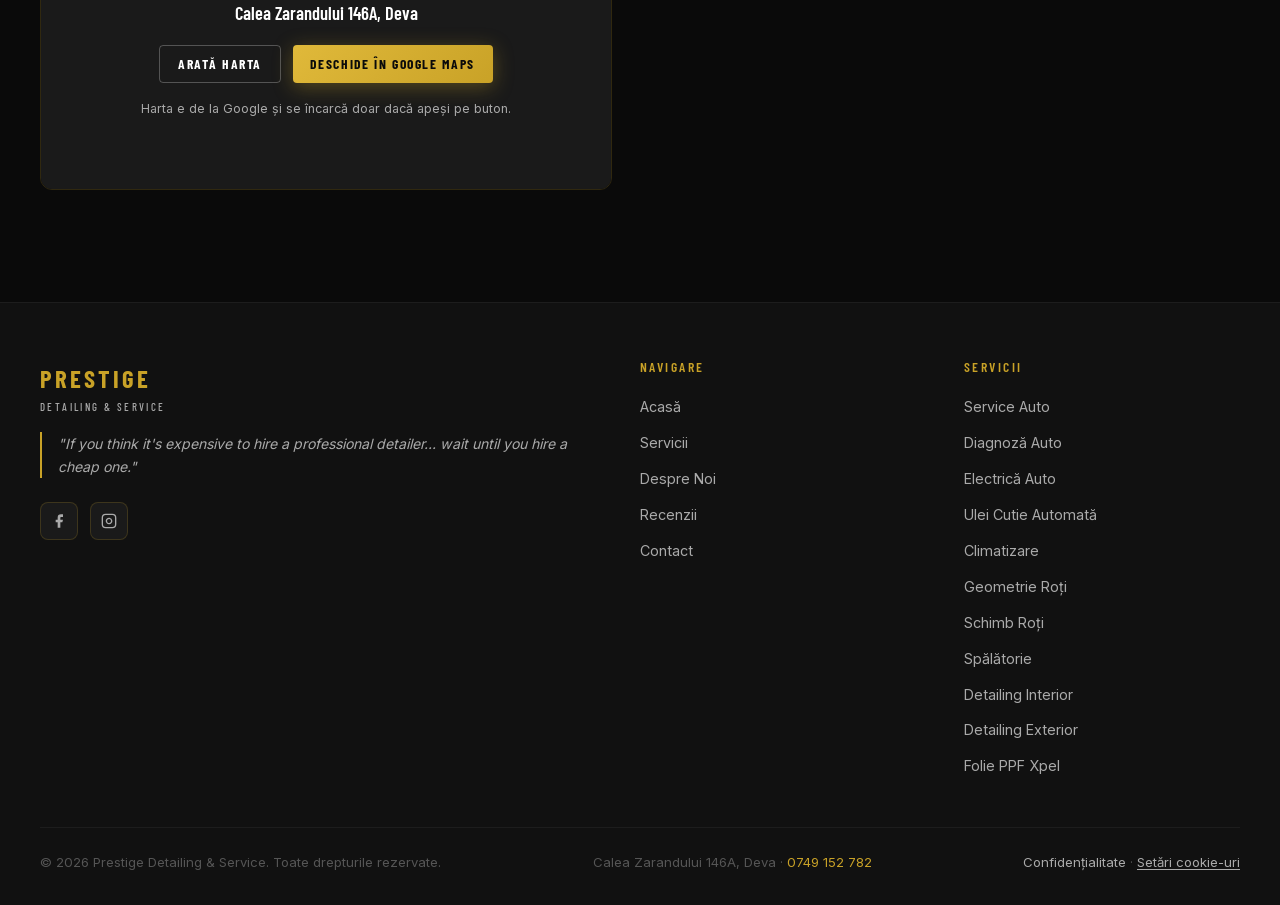
==== commit 2312a65e: "Prima pagină: titlu și H1 cu serviciul și orașul; font Barlow Condensed Titlul: „Service auto și det" ====
--- a/index.html
+++ b/index.html
@@ -17,7 +17,7 @@
     });
   </script>
 
-  <title>Prestige Detailing & Service | Deva</title>
+  <title>Service auto și detailing în Deva | Prestige</title>
   <link rel="icon" type="image/png" href="images/favicon.png" />
   <link rel="apple-touch-icon" href="images/favicon.png" />
   <meta name="description" content="Service auto și detailing în Deva, Calea Zarandului 146A: mecanică, diagnoză, electrică, geometrie 4D, schimb roți, spălătorie, detailing și folie PPF Xpel. 0749 152 782." />
@@ -28,7 +28,7 @@
   <meta property="og:locale" content="ro_RO" />
   <meta property="og:site_name" content="Prestige Detailing & Service" />
   <meta property="og:url" content="https://prestigedetailing.ro/" />
-  <meta property="og:title" content="Prestige Detailing & Service | Deva" />
+  <meta property="og:title" content="Service auto și detailing în Deva | Prestige" />
   <meta property="og:description" content="Detailing, folie PPF și service auto în Deva. Calea Zarandului 146A." />
   <meta property="og:image" content="https://prestigedetailing.ro/images/mercedes_gwagon_verde.jpg" />
   <meta property="og:image:width" content="1080" />
@@ -103,104 +103,45 @@
       src: url(fonts/inter-latin.woff2) format('woff2');
       unicode-range: U+0000-00FF, U+0131, U+0152-0153, U+02BB-02BC, U+02C6, U+02DA, U+02DC, U+0304, U+0308, U+0329, U+2000-206F, U+20AC, U+2122, U+2191, U+2193, U+2212, U+2215, U+FEFF, U+FFFD;
     }
-    /* Rajdhani 300, latin-ext */
+    /* Barlow Condensed 300, latin + latin-ext (diacriticele românești corecte) */
     @font-face {
-      font-family: 'Rajdhani';
+      font-family: 'Barlow Condensed';
       font-style: normal;
       font-weight: 300;
       font-display: swap;
-      src: url(fonts/rajdhani-latin-ext-300.woff2) format('woff2');
-      unicode-range: U+0100-02BA, U+02BD-02C5, U+02C7-02CC, U+02CE-02D7, U+02DD-02FF, U+0304, U+0308, U+0329, U+1D00-1DBF, U+1E00-1E9F, U+1EF2-1EFF, U+2020, U+20A0-20AB, U+20AD-20C4, U+2113, U+2C60-2C7F, U+A720-A7FF;
-    }
-    /* Rajdhani 300, latin */
+      src: url(fonts/barlow-condensed-300.woff) format('woff');
+    }
+    /* Barlow Condensed 400, latin + latin-ext (diacriticele românești corecte) */
     @font-face {
-      font-family: 'Rajdhani';
-      font-style: normal;
-      font-weight: 300;
-      font-display: swap;
-      src: url(fonts/rajdhani-latin-300.woff2) format('woff2');
-      unicode-range: U+0000-00FF, U+0131, U+0152-0153, U+02BB-02BC, U+02C6, U+02DA, U+02DC, U+0304, U+0308, U+0329, U+2000-206F, U+20AC, U+2122, U+2191, U+2193, U+2212, U+2215, U+FEFF, U+FFFD;
-    }
-    /* Rajdhani 400, latin-ext */
-    @font-face {
-      font-family: 'Rajdhani';
+      font-family: 'Barlow Condensed';
       font-style: normal;
       font-weight: 400;
       font-display: swap;
-      src: url(fonts/rajdhani-latin-ext-400.woff2) format('woff2');
-      unicode-range: U+0100-02BA, U+02BD-02C5, U+02C7-02CC, U+02CE-02D7, U+02DD-02FF, U+0304, U+0308, U+0329, U+1D00-1DBF, U+1E00-1E9F, U+1EF2-1EFF, U+2020, U+20A0-20AB, U+20AD-20C4, U+2113, U+2C60-2C7F, U+A720-A7FF;
-    }
-    /* Rajdhani 400, latin */
+      src: url(fonts/barlow-condensed-400.woff) format('woff');
+    }
+    /* Barlow Condensed 500, latin + latin-ext (diacriticele românești corecte) */
     @font-face {
-      font-family: 'Rajdhani';
-      font-style: normal;
-      font-weight: 400;
-      font-display: swap;
-      src: url(fonts/rajdhani-latin-400.woff2) format('woff2');
-      unicode-range: U+0000-00FF, U+0131, U+0152-0153, U+02BB-02BC, U+02C6, U+02DA, U+02DC, U+0304, U+0308, U+0329, U+2000-206F, U+20AC, U+2122, U+2191, U+2193, U+2212, U+2215, U+FEFF, U+FFFD;
-    }
-    /* Rajdhani 500, latin-ext */
-    @font-face {
-      font-family: 'Rajdhani';
+      font-family: 'Barlow Condensed';
       font-style: normal;
       font-weight: 500;
       font-display: swap;
-      src: url(fonts/rajdhani-latin-ext-500.woff2) format('woff2');
-      unicode-range: U+0100-02BA, U+02BD-02C5, U+02C7-02CC, U+02CE-02D7, U+02DD-02FF, U+0304, U+0308, U+0329, U+1D00-1DBF, U+1E00-1E9F, U+1EF2-1EFF, U+2020, U+20A0-20AB, U+20AD-20C4, U+2113, U+2C60-2C7F, U+A720-A7FF;
-    }
-    /* Rajdhani 500, latin */
+      src: url(fonts/barlow-condensed-500.woff) format('woff');
+    }
+    /* Barlow Condensed 600, latin + latin-ext (diacriticele românești corecte) */
     @font-face {
-      font-family: 'Rajdhani';
-      font-style: normal;
-      font-weight: 500;
-      font-display: swap;
-      src: url(fonts/rajdhani-latin-500.woff2) format('woff2');
-      unicode-range: U+0000-00FF, U+0131, U+0152-0153, U+02BB-02BC, U+02C6, U+02DA, U+02DC, U+0304, U+0308, U+0329, U+2000-206F, U+20AC, U+2122, U+2191, U+2193, U+2212, U+2215, U+FEFF, U+FFFD;
-    }
-    /* Rajdhani 600, latin-ext */
-    @font-face {
-      font-family: 'Rajdhani';
+      font-family: 'Barlow Condensed';
       font-style: normal;
       font-weight: 600;
       font-display: swap;
-      src: url(fonts/rajdhani-latin-ext-600.woff2) format('woff2');
-      unicode-range: U+0100-02BA, U+02BD-02C5, U+02C7-02CC, U+02CE-02D7, U+02DD-02FF, U+0304, U+0308, U+0329, U+1D00-1DBF, U+1E00-1E9F, U+1EF2-1EFF, U+2020, U+20A0-20AB, U+20AD-20C4, U+2113, U+2C60-2C7F, U+A720-A7FF;
-    }
-    /* Rajdhani 600, latin */
+      src: url(fonts/barlow-condensed-600.woff) format('woff');
+    }
+    /* Barlow Condensed 700, latin + latin-ext (diacriticele românești corecte) */
     @font-face {
-      font-family: 'Rajdhani';
-      font-style: normal;
-      font-weight: 600;
-      font-display: swap;
-      src: url(fonts/rajdhani-latin-600.woff2) format('woff2');
-      unicode-range: U+0000-00FF, U+0131, U+0152-0153, U+02BB-02BC, U+02C6, U+02DA, U+02DC, U+0304, U+0308, U+0329, U+2000-206F, U+20AC, U+2122, U+2191, U+2193, U+2212, U+2215, U+FEFF, U+FFFD;
-    }
-    /* Rajdhani 700, latin-ext */
-    @font-face {
-      font-family: 'Rajdhani';
+      font-family: 'Barlow Condensed';
       font-style: normal;
       font-weight: 700;
       font-display: swap;
-      src: url(fonts/rajdhani-latin-ext-700.woff2) format('woff2');
-      unicode-range: U+0100-02BA, U+02BD-02C5, U+02C7-02CC, U+02CE-02D7, U+02DD-02FF, U+0304, U+0308, U+0329, U+1D00-1DBF, U+1E00-1E9F, U+1EF2-1EFF, U+2020, U+20A0-20AB, U+20AD-20C4, U+2113, U+2C60-2C7F, U+A720-A7FF;
-    }
-    /* Rajdhani 700, latin */
-    @font-face {
-      font-family: 'Rajdhani';
-      font-style: normal;
-      font-weight: 700;
-      font-display: swap;
-      src: url(fonts/rajdhani-latin-700.woff2) format('woff2');
-      unicode-range: U+0000-00FF, U+0131, U+0152-0153, U+02BB-02BC, U+02C6, U+02DA, U+02DC, U+0304, U+0308, U+0329, U+2000-206F, U+20AC, U+2122, U+2191, U+2193, U+2212, U+2215, U+FEFF, U+FFFD;
-    }
-
-
-    /* Romanian chars (Ț U+021A, ț U+021B, Ș U+0218, ș U+0219) fallback to Inter when Rajdhani lacks them */
-    @font-face {
-      font-family: 'Rajdhani';
-      src: url(fonts/inter-latin-ext.woff2) format('woff2'), local('Segoe UI'), local('Arial');
-      unicode-range: U+0218-021B;
-      font-weight: 100 900;
+      src: url(fonts/barlow-condensed-700.woff) format('woff');
     }
 
     *, *::before, *::after { box-sizing: border-box; margin: 0; padding: 0; }
@@ -236,7 +177,7 @@
     }
 
     h1,h2,h3,h4,h5 {
-      font-family: 'Rajdhani', sans-serif;
+      font-family: 'Barlow Condensed', sans-serif;
       font-weight: 700;
       line-height: 1.15;
       letter-spacing: .02em;
@@ -252,7 +193,7 @@
 
     .section-label {
       display: inline-block;
-      font-family: 'Rajdhani', sans-serif;
+      font-family: 'Barlow Condensed', sans-serif;
       font-size: .8rem;
       font-weight: 600;
       letter-spacing: .25em;
@@ -320,7 +261,7 @@
       filter: brightness(1.2);
     }
     .nav-logo .logo-main {
-      font-family: 'Rajdhani', sans-serif;
+      font-family: 'Barlow Condensed', sans-serif;
       font-size: 1.55rem;
       font-weight: 700;
       color: var(--gold);
@@ -328,7 +269,7 @@
       line-height: 1;
     }
     .nav-logo .logo-sub {
-      font-family: 'Rajdhani', sans-serif;
+      font-family: 'Barlow Condensed', sans-serif;
       font-size: .68rem;
       font-weight: 500;
       letter-spacing: .22em;
@@ -342,7 +283,7 @@
       display: flex; align-items: center; gap: 2.2rem;
     }
     .nav-links a {
-      font-family: 'Rajdhani', sans-serif;
+      font-family: 'Barlow Condensed', sans-serif;
       font-size: 1rem;
       font-weight: 600;
       letter-spacing: .08em;
@@ -405,7 +346,7 @@
       display: flex; opacity: 1; pointer-events: all;
     }
     .mobile-menu a {
-      font-family: 'Rajdhani', sans-serif;
+      font-family: 'Barlow Condensed', sans-serif;
       font-size: 2rem; font-weight: 700;
       letter-spacing: .12em; text-transform: uppercase;
       color: var(--white); transition: color .2s;
@@ -471,7 +412,7 @@
 
     .hero-badge {
       display: inline-flex; align-items: center; gap: .5rem;
-      font-family: 'Rajdhani', sans-serif;
+      font-family: 'Barlow Condensed', sans-serif;
       font-size: .78rem; font-weight: 600; letter-spacing: .22em;
       text-transform: uppercase;
       color: var(--gold);
@@ -520,7 +461,7 @@
       display: inline-flex; align-items: center; gap: .5rem;
       background: linear-gradient(135deg, var(--gold-lt), var(--gold));
       color: #0a0a0a;
-      font-family: 'Rajdhani', sans-serif;
+      font-family: 'Barlow Condensed', sans-serif;
       font-size: 1rem; font-weight: 700;
       letter-spacing: .12em; text-transform: uppercase;
       padding: .85em 2em;
@@ -538,7 +479,7 @@
       display: inline-flex; align-items: center; gap: .5rem;
       background: transparent;
       color: var(--white);
-      font-family: 'Rajdhani', sans-serif;
+      font-family: 'Barlow Condensed', sans-serif;
       font-size: 1rem; font-weight: 700;
       letter-spacing: .12em; text-transform: uppercase;
       padding: .85em 2em;
@@ -560,7 +501,7 @@
       display: flex; flex-direction: column;
     }
     .stat-num {
-      font-family: 'Rajdhani', sans-serif;
+      font-family: 'Barlow Condensed', sans-serif;
       font-size: 1.7rem; font-weight: 700;
       color: var(--gold);
       line-height: 1;
@@ -655,7 +596,7 @@
     }
 
     .service-title {
-      font-family: 'Rajdhani', sans-serif;
+      font-family: 'Barlow Condensed', sans-serif;
       font-size: 1.25rem; font-weight: 700;
       letter-spacing: .04em; text-transform: uppercase;
       margin-bottom: .5rem;
@@ -669,7 +610,7 @@
 
     .service-num {
       position: absolute; top: 1.2rem; right: 1.5rem;
-      font-family: 'Rajdhani', sans-serif;
+      font-family: 'Barlow Condensed', sans-serif;
       font-size: 3rem; font-weight: 700;
       color: rgba(201,162,39,.06);
       line-height: 1; pointer-events: none;
@@ -771,7 +712,7 @@
     }
 
     .why-text h4 {
-      font-family: 'Rajdhani', sans-serif;
+      font-family: 'Barlow Condensed', sans-serif;
       font-size: 1.15rem; font-weight: 700;
       letter-spacing: .05em; text-transform: uppercase;
       margin-bottom: .3rem;
@@ -800,7 +741,7 @@
       margin-bottom: 2.5rem;
     }
     .google-badge .gb-score {
-      font-family: 'Rajdhani', sans-serif;
+      font-family: 'Barlow Condensed', sans-serif;
       font-size: 2rem; font-weight: 700;
       color: var(--gold);
       line-height: 1;
@@ -847,13 +788,13 @@
       width: 38px; height: 38px; border-radius: 50%;
       background: linear-gradient(135deg, var(--gold), var(--gold-dk));
       display: flex; align-items: center; justify-content: center;
-      font-family: 'Rajdhani', sans-serif;
+      font-family: 'Barlow Condensed', sans-serif;
       font-size: 1rem; font-weight: 700;
       color: var(--bg);
       flex-shrink: 0;
     }
     .rc-name {
-      font-family: 'Rajdhani', sans-serif;
+      font-family: 'Barlow Condensed', sans-serif;
       font-weight: 600; font-size: 1rem;
       letter-spacing: .04em;
     }
@@ -921,7 +862,7 @@
       font-size: 1.1rem;
     }
     .ci-label {
-      font-family: 'Rajdhani', sans-serif;
+      font-family: 'Barlow Condensed', sans-serif;
       font-size: .75rem; font-weight: 600;
       letter-spacing: .15em; text-transform: uppercase;
       color: var(--gold); margin-bottom: .15rem;
@@ -960,7 +901,7 @@
     .form-group { display: flex; flex-direction: column; gap: .45rem; margin-bottom: 1.1rem; }
 
     .form-group label {
-      font-family: 'Rajdhani', sans-serif;
+      font-family: 'Barlow Condensed', sans-serif;
       font-size: .8rem; font-weight: 600;
       letter-spacing: .12em; text-transform: uppercase;
       color: var(--gray2);
@@ -997,7 +938,7 @@
       width: 100%;
       background: linear-gradient(135deg, var(--gold-lt), var(--gold));
       color: var(--bg);
-      font-family: 'Rajdhani', sans-serif;
+      font-family: 'Barlow Condensed', sans-serif;
       font-size: 1.05rem; font-weight: 700;
       letter-spacing: .12em; text-transform: uppercase;
       padding: .9em 2em;
@@ -1019,7 +960,7 @@
     }
     .form-success .fs-icon { font-size: 3rem; margin-bottom: 1rem; }
     .form-success h4 {
-      font-family: 'Rajdhani', sans-serif;
+      font-family: 'Barlow Condensed', sans-serif;
       font-size: 1.5rem; color: var(--gold); margin-bottom: .5rem;
     }
     .form-success p { color: var(--gray2); }
@@ -1038,12 +979,12 @@
     }
 
     .footer-brand .logo-main {
-      font-family: 'Rajdhani', sans-serif;
+      font-family: 'Barlow Condensed', sans-serif;
       font-size: 1.55rem; font-weight: 700;
       color: var(--gold); letter-spacing: .12em;
     }
     .footer-brand .logo-sub {
-      font-family: 'Rajdhani', sans-serif;
+      font-family: 'Barlow Condensed', sans-serif;
       font-size: .68rem; font-weight: 500;
       letter-spacing: .22em; color: var(--gray2);
       text-transform: uppercase; margin-bottom: 1rem;
@@ -1059,7 +1000,7 @@
     }
 
     .footer-col h5 {
-      font-family: 'Rajdhani', sans-serif;
+      font-family: 'Barlow Condensed', sans-serif;
       font-size: .85rem; font-weight: 600;
       letter-spacing: .18em; text-transform: uppercase;
       color: var(--gold);
@@ -1155,7 +1096,7 @@
     .gallery-item:hover .gallery-overlay { opacity: 1; }
 
     .gallery-overlay span {
-      font-family: 'Rajdhani', sans-serif;
+      font-family: 'Barlow Condensed', sans-serif;
       font-size: .85rem; font-weight: 600;
       letter-spacing: .15em; text-transform: uppercase;
       color: var(--gold);
@@ -1243,7 +1184,7 @@
       gap: 1rem; padding: 1.5rem; text-align: center;
       background: var(--bg3);
     }
-    .map-addr { font-family: 'Rajdhani', sans-serif; font-size: 1.15rem; font-weight: 600; color: var(--white); }
+    .map-addr { font-family: 'Barlow Condensed', sans-serif; font-size: 1.15rem; font-weight: 600; color: var(--white); }
     .map-actions { display: flex; flex-wrap: wrap; gap: .75rem; justify-content: center; }
     .map-note { font-size: .78rem; color: var(--gray2); }
 
@@ -1284,7 +1225,7 @@
     .service-title a:hover { color: var(--gold); }
     .service-more {
       display: inline-block; margin-top: 1rem;
-      font-family: 'Rajdhani', sans-serif; font-weight: 700; font-size: .9rem;
+      font-family: 'Barlow Condensed', sans-serif; font-weight: 700; font-size: .9rem;
       letter-spacing: .1em; text-transform: uppercase; color: var(--gold);
     }
     .service-more:hover { color: var(--gold-lt); }
@@ -1373,13 +1314,13 @@
 
     <div class="container">
       <div class="hero-content">
-        <div class="hero-badge">Service Auto Premium &mdash; Deva, România</div>
-
-        <h1 class="hero-title">
+        <h1 class="hero-badge">Detailing &amp; Service Auto Premium &middot; Deva, România</h1>
+
+        <h2 class="hero-title">
           EXCELENȚĂ<br>
           <span>ÎN FIECARE</span>
           DETALIU
-        </h1>
+        </h2>
 
         <p class="hero-sub">Service auto premium în Deva. Calitate superioară,<br>echipamente moderne, specialiști dedicați.</p>
 
